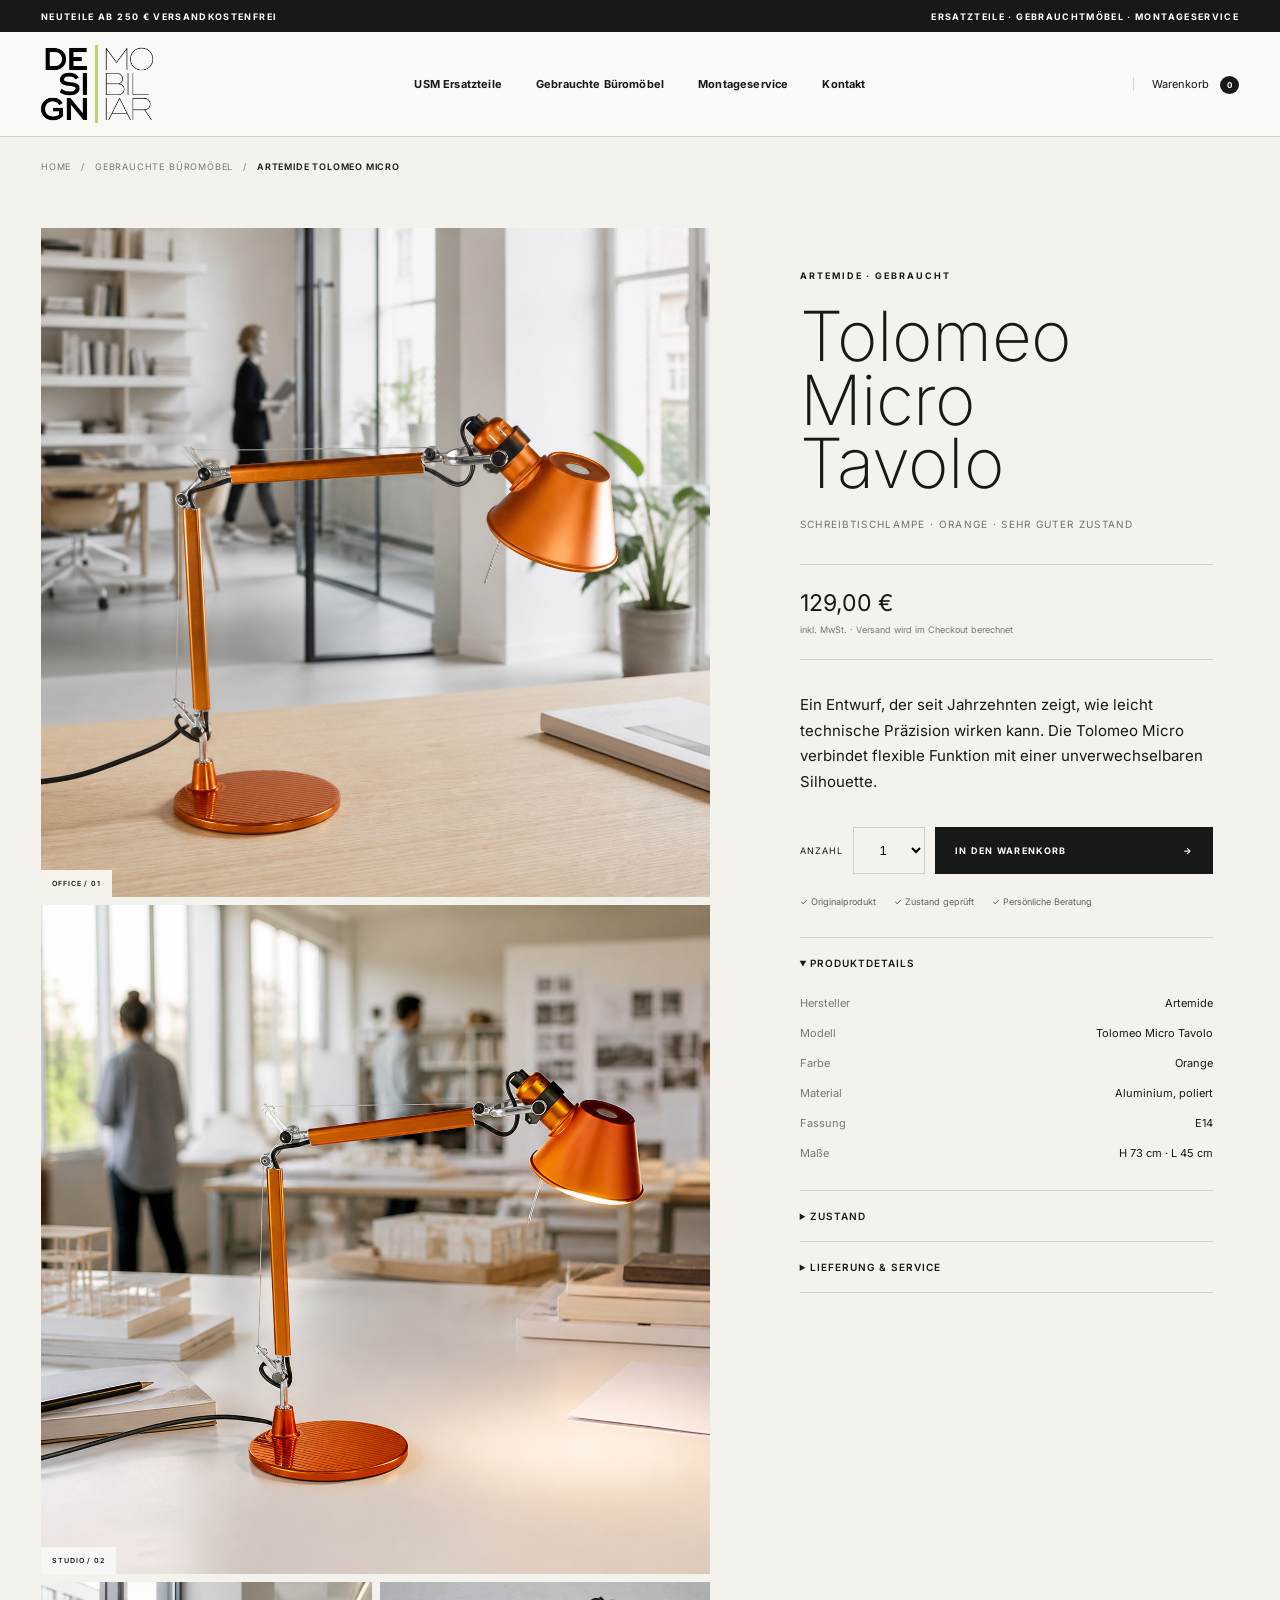
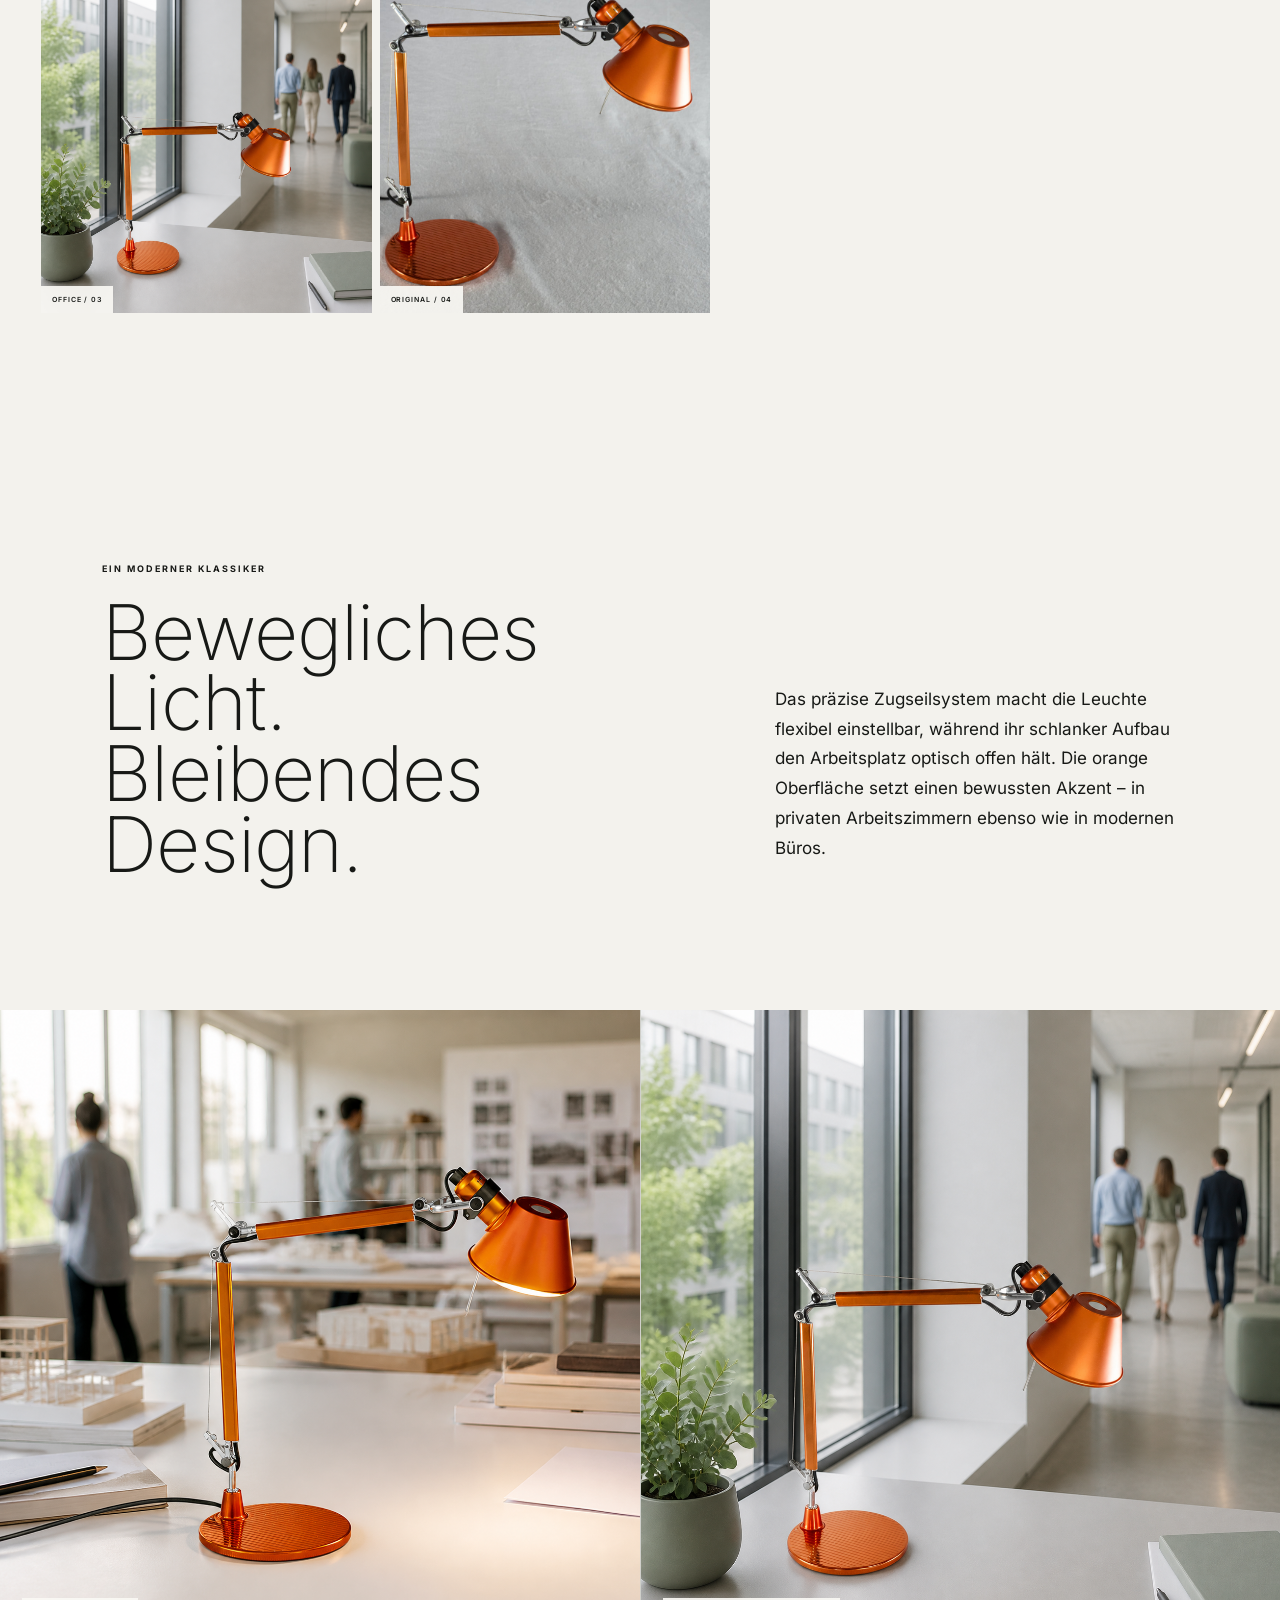
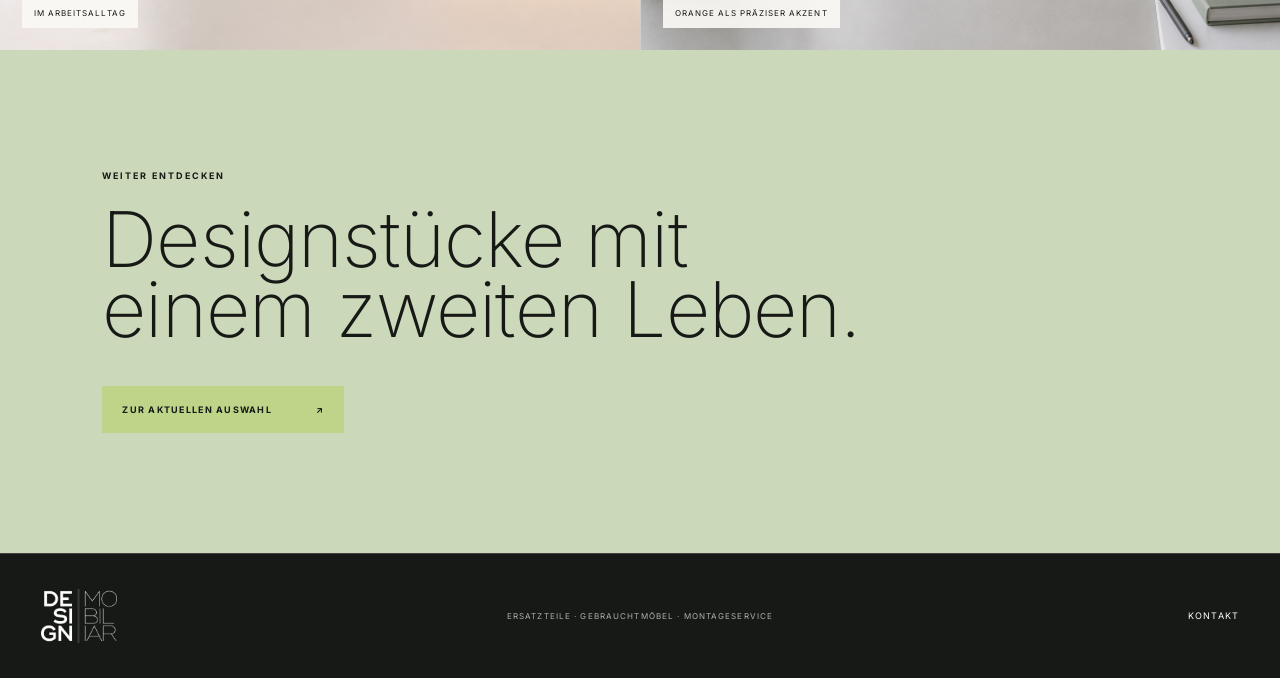
==== produkt-artemide.html @ 61efe017 "Add files via upload" ====
<!doctype html>
<html lang="de">
<head>
  <meta charset="utf-8">
  <meta name="viewport" content="width=device-width, initial-scale=1">
  <meta name="description" content="Artemide Tolomeo Micro Tavolo in Orange – gebraucht bei Design Mobiliar.">
  <title>Artemide Tolomeo Micro Tavolo – Design Mobiliar</title>
  <link rel="stylesheet" href="styles.css">
  <script src="script.js" defer></script>
</head>
<body>
  <div class="topline"><span>Neuteile ab 250 € versandkostenfrei</span><span>Ersatzteile · Gebrauchtmöbel · Montageservice</span></div>
  <header class="nav">
    <a href="index.html" aria-label="Design Mobiliar Startseite"><img class="logo" src="assets/logo.png" alt="Design Mobiliar"></a>
    <button class="menu-button" type="button" aria-expanded="false" aria-controls="main-nav">Menü</button>
    <nav id="main-nav"><a href="index.html#angebot">USM Ersatzteile</a><a href="index.html#gebraucht">Gebrauchte Büromöbel</a><a href="index.html#montage">Montageservice</a><a href="index.html#kontakt">Kontakt</a></nav>
    <a class="cart" href="#">Warenkorb <b>0</b></a>
  </header>

  <main class="product-page">
    <nav class="breadcrumbs" aria-label="Brotkrumen"><a href="index.html">Home</a><span>/</span><a href="index.html#produkte">Gebrauchte Büromöbel</a><span>/</span><strong>Artemide Tolomeo Micro</strong></nav>

    <section class="product-hero">
      <div class="product-gallery metro-gallery reveal" aria-label="Produktbilder">
        <figure class="metro-tile metro-tile-large"><img src="assets/artemide-square-01.png" alt="Artemide Tolomeo Micro vollständig in heller Büroumgebung"><figcaption>Office / 01</figcaption></figure>
        <figure class="metro-tile metro-tile-large"><img src="assets/artemide-square-02.png" alt="Artemide Tolomeo Micro vollständig im Designstudio"><figcaption>Studio / 02</figcaption></figure>
        <figure class="metro-tile"><img src="assets/artemide-square-03.png" alt="Artemide Tolomeo Micro vollständig am Fensterarbeitsplatz"><figcaption>Office / 03</figcaption></figure>
        <figure class="metro-tile"><img src="assets/product-artemide.jpg" alt="Originales Produktfoto der Artemide Tolomeo Micro"><figcaption>Original / 04</figcaption></figure>
      </div>

      <div class="product-summary reveal">
        <p class="eyebrow">Artemide · gebraucht</p>
        <h1>Tolomeo Micro<br>Tavolo</h1>
        <p class="product-subtitle">Schreibtischlampe · Orange · sehr guter Zustand</p>
        <div class="product-price"><strong>129,00 €</strong><span>inkl. MwSt. · Versand wird im Checkout berechnet</span></div>
        <p class="product-intro">Ein Entwurf, der seit Jahrzehnten zeigt, wie leicht technische Präzision wirken kann. Die Tolomeo Micro verbindet flexible Funktion mit einer unverwechselbaren Silhouette.</p>
        <div class="purchase-row"><label for="quantity">Anzahl</label><select id="quantity" aria-label="Anzahl"><option>1</option><option>2</option></select><button type="button" class="add-to-cart">In den Warenkorb <span>→</span></button></div>
        <div class="product-trust"><span>✓ Originalprodukt</span><span>✓ Zustand geprüft</span><span>✓ Persönliche Beratung</span></div>
        <details open><summary>Produktdetails</summary><dl><div><dt>Hersteller</dt><dd>Artemide</dd></div><div><dt>Modell</dt><dd>Tolomeo Micro Tavolo</dd></div><div><dt>Farbe</dt><dd>Orange</dd></div><div><dt>Material</dt><dd>Aluminium, poliert</dd></div><div><dt>Fassung</dt><dd>E14</dd></div><div><dt>Maße</dt><dd>H 73 cm · L 45 cm</dd></div></dl></details>
        <details><summary>Zustand</summary><p>Gebraucht, in sehr gutem Zustand. Ohne auffällige Kratzer oder Dellen. Bitte beachten Sie die Originalaufnahmen für den konkreten Zustand.</p></details>
        <details><summary>Lieferung & Service</summary><p>Versandkosten und verfügbare Lieferoptionen werden im Checkout berechnet. Fragen zum Produkt beantworten wir gern persönlich.</p></details>
      </div>
    </section>

    <section class="product-story">
      <div class="reveal"><p class="eyebrow">Ein moderner Klassiker</p><h2>Bewegliches Licht.<br>Bleibendes Design.</h2></div>
      <p class="reveal">Das präzise Zugseilsystem macht die Leuchte flexibel einstellbar, während ihr schlanker Aufbau den Arbeitsplatz optisch offen hält. Die orange Oberfläche setzt einen bewussten Akzent – in privaten Arbeitszimmern ebenso wie in modernen Büros.</p>
    </section>

    <section class="product-mood-grid">
      <figure class="reveal-image"><img src="assets/artemide-square-02.png" alt="Artemide Tolomeo Micro im aktiven Designstudio"><figcaption>Im Arbeitsalltag</figcaption></figure>
      <figure class="reveal-image"><img src="assets/artemide-square-03.png" alt="Artemide Tolomeo Micro am hellen Fensterarbeitsplatz"><figcaption>Orange als präziser Akzent</figcaption></figure>
    </section>

    <section class="product-back"><p class="eyebrow">Weiter entdecken</p><h2>Designstücke mit<br>einem zweiten Leben.</h2><a class="button button-light" href="index.html#produkte">Zur aktuellen Auswahl <span>↗</span></a></section>
  </main>

  <footer id="kontakt"><img src="assets/logo.png" alt="Design Mobiliar"><p>Ersatzteile · Gebrauchtmöbel · Montageservice</p><a href="mailto:info@design-mobiliar.com">Kontakt</a></footer>
</body>
</html>
---- styles.css ----
@font-face{font-family:Inter;src:url('assets/inter-200.ttf') format('truetype');font-style:normal;font-weight:200;font-display:swap}
@font-face{font-family:Inter;src:url('assets/inter-400.ttf') format('truetype');font-style:normal;font-weight:400;font-display:swap}
@font-face{font-family:Inter;src:url('assets/inter-600.ttf') format('truetype');font-style:normal;font-weight:600;font-display:swap}
@font-face{font-family:Inter;src:url('assets/inter-700.ttf') format('truetype');font-style:normal;font-weight:700;font-display:swap}
:root{--ink:#171916;--paper:#f3f2ed;--white:#faf9f5;--sage:#cbd8b9;--acid:#bdd489;--line:rgba(23,25,22,.16)}
*{box-sizing:border-box}html{scroll-behavior:smooth}body{margin:0;background:var(--paper);color:var(--ink);font-family:Arial,Helvetica,sans-serif}a{color:inherit;text-decoration:none}img{display:block;width:100%}.topline{height:32px;padding:0 3.2vw;background:var(--ink);color:#fff;display:flex;align-items:center;justify-content:space-between;font-size:9px;font-weight:700;letter-spacing:.15em;text-transform:uppercase}.nav{height:104px;padding:0 3.2vw;background:var(--white);display:grid;grid-template-columns:1fr auto 1fr;align-items:center}.logo{width:112px}.nav nav{display:flex;gap:34px;font-size:11px;font-weight:700;letter-spacing:.015em}.nav nav a{position:relative}.nav nav a::after{content:"";position:absolute;left:0;right:100%;bottom:-9px;height:1px;background:currentColor;transition:right .3s}.nav nav a:hover::after{right:0}.cart{justify-self:end;border-left:1px solid var(--line);padding-left:18px;font-size:11px}.cart b{margin-left:8px;background:var(--ink);color:#fff;border-radius:50%;padding:4px 7px;font-size:8px}.menu-button{display:none;border:0;background:transparent;font:inherit}.hero{position:relative;height:min(780px,calc(100vh - 136px));min-height:630px;overflow:hidden}.hero>img{height:100%;object-fit:cover;animation:hero-image 1.5s cubic-bezier(.22,1,.36,1) both}.hero::after{content:"";position:absolute;inset:0;background:linear-gradient(90deg,rgba(247,246,241,.88),rgba(247,246,241,.34) 40%,transparent 65%)}.hero-copy{position:absolute;z-index:2;left:8vw;top:50%;transform:translateY(-50%);max-width:650px}.eyebrow{margin:0 0 24px;font-size:9px;font-weight:700;letter-spacing:.22em;text-transform:uppercase}.hero h1,.section-heading h2,.editorial h2,.product-heading h2,.service h2{margin:0;font-weight:300;letter-spacing:-.035em;line-height:.91}.hero h1{font-size:clamp(62px,7.2vw,112px);line-height:.82;letter-spacing:-.025em}.lead{max-width:485px;margin:36px 0;font-size:16px;line-height:1.65}.hero-line{animation:hero-reveal .95s cubic-bezier(.22,1,.36,1) both}.hero-line:nth-child(1){animation-delay:.08s}.hero-line:nth-child(2){animation-delay:.18s}.hero-line:nth-child(3){animation-delay:.33s}.hero-line:nth-child(4){animation-delay:.46s}.button-row{display:flex;align-items:center;gap:30px}.button{display:inline-flex;align-items:center;justify-content:space-between;gap:44px;min-width:225px;padding:18px 20px;background:var(--ink);color:#fff;font-size:9px;font-weight:700;letter-spacing:.14em;text-transform:uppercase}.button span,.text-link span{display:inline-block;transition:transform .3s}.button:hover span,.text-link:hover span{transform:translate(4px,-2px)}.text-link{padding-bottom:7px;border-bottom:1px solid;font-size:9px;font-weight:700;letter-spacing:.13em;text-transform:uppercase}.text-link span{margin-left:20px}.hero-note{position:absolute;z-index:2;right:3vw;bottom:28px;width:310px;padding:18px 20px;background:rgba(250,249,245,.92);display:flex;flex-direction:column;gap:7px}.hero-note strong{font-size:11px}.hero-note span{font-size:9px;line-height:1.4;color:#666}.paths,.products{padding:130px 3.2vw}.section-heading{display:grid;grid-template-columns:.55fr 1.45fr;margin-bottom:58px}.section-heading h2,.product-heading h2{font-size:clamp(52px,6vw,91px)}.path-grid{display:grid;grid-template-columns:repeat(3,1fr);gap:1px;background:var(--line)}.path{min-height:440px;padding:28px;background:var(--sage);display:flex;flex-direction:column;justify-content:space-between;transition:transform .35s}.path:hover{transform:translateY(-7px)}.path>span,.path b{font-size:9px;letter-spacing:.12em;text-transform:uppercase}.path p{margin:0 0 8px;font-size:9px;letter-spacing:.14em;text-transform:uppercase}.path h3{margin:0;font-size:clamp(32px,3.3vw,50px);font-weight:300;letter-spacing:-.025em;line-height:.95}.path-used{background:#d9d8d3}.path-service{background:#20231f;color:#fff}.editorial{display:grid;grid-template-columns:1.3fr .7fr;min-height:760px;background:#dedcd4}.editorial-image{position:relative;overflow:hidden}.editorial-image img{height:100%;object-fit:cover;transition:transform 1.2s cubic-bezier(.22,1,.36,1)}.editorial-image.visible img{transform:scale(1)}.editorial-image span{position:absolute;left:24px;bottom:24px;padding:10px 12px;background:var(--white);font-size:9px;letter-spacing:.13em;text-transform:uppercase}.editorial-copy{padding:80px 5vw;display:flex;flex-direction:column;justify-content:center}.editorial h2{font-size:clamp(48px,5vw,76px)}.editorial-copy>p:not(.eyebrow){max-width:440px;margin:34px 0;font-size:15px;line-height:1.7}.editorial ul{list-style:none;margin:0 0 38px;padding:0;border-top:1px solid var(--line)}.editorial li{padding:17px 0;border-bottom:1px solid var(--line);font-size:11px}.editorial li span{margin-right:24px;font-size:8px;color:#6b7067}.editorial .button{align-self:flex-start}.product-heading{display:flex;align-items:end;justify-content:space-between;margin-bottom:48px}.product-grid{display:grid;grid-template-columns:repeat(3,1fr);gap:18px}.product-image{position:relative;aspect-ratio:1/1.08;background:#fff;overflow:hidden}.product-image img{height:100%;object-fit:contain;transition:transform .45s}.product:hover img{transform:scale(1.035)}.product-image span{position:absolute;top:18px;left:18px;padding:9px 11px;background:rgba(255,255,255,.9);font-size:8px;letter-spacing:.12em;text-transform:uppercase}.product-info{padding:19px 2px;display:flex;justify-content:space-between;gap:16px}.product-info h3{margin:0 0 7px;font-size:15px}.product-info p{margin:0;color:#777;font-size:9px;letter-spacing:.1em;text-transform:uppercase}.product-info strong{font-size:12px;white-space:nowrap}.service{padding:120px 8vw;background:var(--ink);color:#f5f4ef;display:grid;grid-template-columns:1.25fr .75fr;gap:9vw;align-items:end}.service h2{font-size:clamp(52px,6vw,88px)}.service-copy p{margin:0 0 34px;font-size:15px;line-height:1.72}.button-light{background:var(--acid);color:var(--ink)}footer{padding:35px 3.2vw;background:var(--ink);color:#fff;border-top:1px solid rgba(255,255,255,.18);display:grid;grid-template-columns:1fr auto 1fr;align-items:center}footer img{width:76px;filter:invert(1) grayscale(1)}footer p{font-size:8px;letter-spacing:.14em;text-transform:uppercase;color:#aeb1a9}footer>a{justify-self:end;font-size:9px;letter-spacing:.13em;text-transform:uppercase}.reveal{opacity:0;transform:translateY(45px);transition:opacity .8s cubic-bezier(.22,1,.36,1) var(--delay,0ms),transform .8s cubic-bezier(.22,1,.36,1) var(--delay,0ms)}.reveal.visible{opacity:1;transform:none}.reveal-image{opacity:.25;transition:opacity 1.1s}.reveal-image img{transform:scale(1.045)}.reveal-image.visible{opacity:1}
@keyframes hero-reveal{from{opacity:0;transform:translateY(27px)}to{opacity:1;transform:none}}@keyframes hero-image{from{opacity:.3;transform:scale(1.04)}to{opacity:1;transform:none}}
@media(max-width:900px){.nav{grid-template-columns:1fr auto}.nav nav{display:none;position:absolute;z-index:10;top:136px;left:0;right:0;padding:28px;background:var(--white);flex-direction:column}.nav nav.open{display:flex}.menu-button{display:block}.cart{display:none}.hero h1{font-size:68px}.hero-note{display:none}.section-heading{grid-template-columns:1fr;gap:24px}.path-grid{grid-template-columns:1fr}.path{min-height:280px}.editorial{grid-template-columns:1fr}.editorial-image{min-height:600px}.product-grid{grid-template-columns:1fr 1fr}.product:last-child{display:none}.service{grid-template-columns:1fr;gap:50px}footer{grid-template-columns:1fr auto}footer p{display:none}}
@media(max-width:600px){.topline{justify-content:center}.topline span:last-child{display:none}.nav{height:86px}.logo{width:88px}.nav nav{top:118px}.hero{height:720px}.hero>img{object-position:61% center}.hero::after{background:linear-gradient(90deg,rgba(247,246,241,.92),rgba(247,246,241,.18))}.hero-copy{left:6vw;right:6vw}.hero h1{font-size:55px;letter-spacing:-.015em}.lead{font-size:14px}.button-row{align-items:flex-start;flex-direction:column}.paths,.products{padding:85px 5vw}.section-heading h2,.product-heading h2,.service h2{font-size:47px}.path{min-height:245px}.editorial-image{min-height:470px}.editorial-copy{padding:75px 6vw}.product-heading{align-items:flex-start;gap:28px;flex-direction:column}.product-grid{grid-template-columns:1fr}.product:last-child{display:block}.service{padding:85px 6vw}footer{grid-template-columns:1fr;gap:25px}footer>a{justify-self:start}}
@media(prefers-reduced-motion:reduce){html{scroll-behavior:auto}.hero-line,.hero>img{animation:none}.reveal,.reveal-image{opacity:1;transform:none;transition:none}.reveal-image img{transform:none}.button span,.text-link span,.path,.product-image img{transition:none}}

/* Typography */
body{font-family:Inter,Arial,Helvetica,sans-serif}
h1,h2,h3,.hero h1,.section-heading h2,.editorial h2,.product-heading h2,.service h2,.path h3,.product-info h3{font-family:Inter,Arial,Helvetica,sans-serif;font-weight:200;letter-spacing:-.012em}

/* Product detail */
.product-page{background:var(--paper)}.breadcrumbs{padding:24px 3.2vw;border-top:1px solid var(--line);font-size:9px;letter-spacing:.09em;text-transform:uppercase;color:#777}.breadcrumbs span{padding:0 10px}.breadcrumbs strong{color:var(--ink);font-weight:600}.product-hero{display:grid;grid-template-columns:minmax(0,1.18fr) minmax(430px,.82fr);gap:5vw;padding:32px 3.2vw 120px}.product-gallery{position:sticky;top:24px;align-self:start}.gallery-stage{aspect-ratio:1.18/1;background:#ebeae5;overflow:hidden}.gallery-stage img{width:100%;height:100%;object-fit:cover;transition:opacity .18s,transform .5s}.gallery-stage img.changing{opacity:0;transform:scale(1.01)}.gallery-thumbs{display:grid;grid-template-columns:repeat(4,1fr);gap:10px;margin-top:10px}.gallery-thumbs button{position:relative;padding:0;border:0;background:#fff;aspect-ratio:1.2/1;overflow:hidden;cursor:pointer}.gallery-thumbs button::after{content:"";position:absolute;inset:0;border:1px solid transparent;transition:border-color .25s}.gallery-thumbs button.active::after{border-color:var(--ink)}.gallery-thumbs img{width:100%;height:100%;object-fit:cover}.product-summary{padding:42px 2vw 0}.product-summary h1{margin:0;font-size:clamp(58px,5.4vw,86px);font-weight:200;letter-spacing:-.012em;line-height:.92}.product-subtitle{margin:22px 0 34px;font-size:10px;letter-spacing:.13em;text-transform:uppercase;color:#70746d}.product-price{padding:24px 0;border-top:1px solid var(--line);border-bottom:1px solid var(--line);display:flex;flex-direction:column;gap:7px}.product-price strong{font-size:23px;font-weight:400}.product-price span{font-size:9px;color:#777}.product-intro{margin:32px 0;font-size:15px;line-height:1.72;max-width:520px}.purchase-row{display:grid;grid-template-columns:auto 72px 1fr;align-items:stretch;gap:10px;margin-bottom:22px}.purchase-row label{align-self:center;font-size:9px;letter-spacing:.12em;text-transform:uppercase}.purchase-row select{border:1px solid var(--line);background:transparent;text-align:center}.add-to-cart{border:0;background:var(--ink);color:#fff;padding:18px 20px;font:700 9px Inter,Arial,sans-serif;letter-spacing:.14em;text-transform:uppercase;display:flex;justify-content:space-between;cursor:pointer}.product-trust{display:flex;gap:18px;flex-wrap:wrap;padding-bottom:30px;font-size:9px;color:#5e635b}.product-summary details{border-top:1px solid var(--line)}.product-summary details:last-child{border-bottom:1px solid var(--line)}.product-summary summary{padding:19px 0;cursor:pointer;font-size:10px;font-weight:600;letter-spacing:.1em;text-transform:uppercase}.product-summary details>p{margin:0;padding:0 0 22px;font-size:12px;line-height:1.7;color:#62665f}.product-summary dl{margin:0;padding-bottom:22px}.product-summary dl div{display:flex;justify-content:space-between;gap:30px;padding:8px 0;font-size:11px}.product-summary dt{color:#777}.product-summary dd{margin:0;text-align:right}.product-story{padding:130px 8vw;display:grid;grid-template-columns:1.15fr .85fr;gap:10vw;align-items:end}.product-story h2,.product-back h2{margin:0;font-size:clamp(54px,6vw,90px);font-weight:200;letter-spacing:-.012em;line-height:.92}.product-story>p{font-size:17px;line-height:1.75}.product-mood-grid{display:grid;grid-template-columns:1fr 1fr;gap:1px;background:var(--line)}.product-mood-grid figure{position:relative;margin:0;aspect-ratio:1.16/1;overflow:hidden;background:#ddd}.product-mood-grid img{width:100%;height:100%;object-fit:cover;transition:transform 1.2s cubic-bezier(.22,1,.36,1)}.product-mood-grid figure.visible img{transform:scale(1)}.product-mood-grid figcaption{position:absolute;left:22px;bottom:22px;padding:10px 12px;background:rgba(250,249,245,.92);font-size:8px;letter-spacing:.13em;text-transform:uppercase}.product-back{padding:120px 8vw;background:var(--sage)}.product-back h2{margin-bottom:40px}
@media(max-width:980px){.product-hero{grid-template-columns:1fr;padding-bottom:80px}.product-gallery{position:static}.product-summary{padding:30px 0}.product-story{grid-template-columns:1fr;gap:42px}.product-mood-grid{grid-template-columns:1fr}}
@media(max-width:600px){.breadcrumbs{overflow:hidden;white-space:nowrap}.product-hero{padding:16px 5vw 70px}.gallery-stage{aspect-ratio:1/1}.gallery-thumbs{gap:6px}.product-summary h1{font-size:52px}.purchase-row{grid-template-columns:68px 1fr}.purchase-row label{display:none}.product-trust{flex-direction:column;gap:9px}.product-story{padding:85px 6vw}.product-story h2,.product-back h2{font-size:47px}.product-story>p{font-size:15px}.product-mood-grid figure{aspect-ratio:1/1.05}.product-back{padding:85px 6vw}}

/* Square Metro tile gallery */
.metro-gallery{display:grid;grid-template-columns:repeat(3,minmax(0,1fr));grid-template-rows:repeat(3,minmax(0,1fr));gap:8px;aspect-ratio:1;overflow:hidden}.metro-tile{position:relative;margin:0;min-width:0;min-height:0;overflow:hidden;background:#e7e6e1}.metro-tile-large{grid-column:span 2;grid-row:span 2}.metro-tile img{width:100%;height:100%;object-fit:cover;transition:transform .7s cubic-bezier(.22,1,.36,1)}.metro-tile:hover img{transform:scale(1.025)}.metro-tile figcaption{position:absolute;left:0;bottom:0;padding:9px 11px;background:rgba(250,249,245,.92);font-size:7px;font-weight:600;letter-spacing:.13em;text-transform:uppercase}.metro-color-tile{padding:16px;background:#db5d18;color:#fff;display:flex;flex-direction:column;justify-content:space-between}.metro-color-tile span{font-size:clamp(13px,1.25vw,20px);font-weight:200;line-height:1.02;letter-spacing:-.01em}.metro-color-tile b{font-size:7px;letter-spacing:.14em;text-transform:uppercase}.product-gallery.metro-gallery{position:sticky;top:24px}
@media(max-width:980px){.product-gallery.metro-gallery{position:static}}
@media(max-width:600px){.metro-gallery{gap:5px}.metro-color-tile{padding:10px}.metro-tile figcaption{padding:6px 7px;font-size:6px}}

/* Freer Metro composition: two large squares, two smaller squares */
.metro-gallery{grid-template-columns:repeat(2,minmax(0,1fr));grid-template-rows:none;grid-auto-rows:auto;aspect-ratio:auto;align-content:start}.metro-tile{aspect-ratio:1}.metro-tile-large{grid-column:1/-1;grid-row:auto}.product-gallery.metro-gallery{position:static}.product-summary{position:sticky;top:24px;align-self:start}.product-mood-grid figure{aspect-ratio:1}.product-mood-grid img{object-fit:cover}
@media(max-width:980px){.product-summary{position:static}}

/* Sticky, shrinking glass header */
.nav{position:sticky;top:0;z-index:100;transition:height .38s cubic-bezier(.22,1,.36,1),transform .38s cubic-bezier(.22,1,.36,1),background-color .38s,box-shadow .38s,backdrop-filter .38s}.nav .logo{transition:width .38s cubic-bezier(.22,1,.36,1)}.nav.is-scrolled{height:72px;background:rgba(250,249,245,.72);-webkit-backdrop-filter:blur(22px) saturate(145%);backdrop-filter:blur(22px) saturate(145%);box-shadow:0 1px 0 rgba(23,25,22,.1),0 12px 35px rgba(23,25,22,.035)}.nav.is-scrolled .logo{width:78px}.nav.is-hidden{transform:translateY(-110%)}

/* Near-white glass lightbox */
body.lightbox-open{overflow:hidden}.metro-gallery img[role="button"]{cursor:zoom-in;outline-offset:-3px}.lightbox{position:fixed;z-index:1000;inset:0;padding:28px;display:grid;grid-template-columns:72px minmax(0,1fr) 72px;align-items:center;background:rgba(250,250,248,.89);-webkit-backdrop-filter:blur(30px) saturate(125%);backdrop-filter:blur(30px) saturate(125%);opacity:0;visibility:hidden;transition:opacity .35s,visibility .35s}.lightbox.open{opacity:1;visibility:visible}.lightbox-stage{margin:0;width:100%;height:calc(100vh - 80px);display:grid;grid-template-rows:minmax(0,1fr) auto;justify-items:center}.lightbox-stage img{width:100%;height:100%;object-fit:contain;transform:scale(.985);opacity:1;transition:opacity .16s,transform .5s cubic-bezier(.22,1,.36,1)}.lightbox.open .lightbox-stage img{transform:scale(1)}.lightbox-stage img.changing{opacity:0}.lightbox-stage figcaption{width:100%;padding-top:14px;display:flex;justify-content:space-between;gap:30px;font-size:8px;letter-spacing:.12em;text-transform:uppercase}.lightbox-stage figcaption span{overflow:hidden;text-overflow:ellipsis;white-space:nowrap}.lightbox-stage figcaption b{font-weight:600}.lightbox button{border:0;background:rgba(255,255,255,.52);-webkit-backdrop-filter:blur(14px);backdrop-filter:blur(14px);color:var(--ink);cursor:pointer}.lightbox-arrow{width:48px;height:48px;border:1px solid rgba(23,25,22,.12)!important;font-size:19px;justify-self:center;transition:background .25s,transform .25s}.lightbox-arrow:hover{background:#fff;transform:scale(1.04)}.lightbox-close{position:absolute;right:28px;top:24px;padding:11px 14px;font:600 8px Inter,Arial,sans-serif;letter-spacing:.12em;text-transform:uppercase}
@media(max-width:600px){.nav.is-scrolled{height:64px}.nav.is-scrolled .logo{width:70px}.lightbox{padding:18px;grid-template-columns:42px minmax(0,1fr) 42px}.lightbox-stage{height:calc(100vh - 64px)}.lightbox-arrow{width:36px;height:36px}.lightbox-close{right:16px;top:14px}.lightbox-stage figcaption span{max-width:70%}}
@media(prefers-reduced-motion:reduce){.nav,.nav .logo,.lightbox,.lightbox-stage img,.lightbox-arrow{transition:none}}

/* Homepage product cards: edge-to-edge square imagery */
.products .product-image{aspect-ratio:1;background:#e9e8e3}.products .product-image img{width:100%;height:100%;object-fit:cover}

/* Gentle enlargement for the three offer tiles */
.path-grid{overflow:visible}.path{position:relative;z-index:1;transform-origin:center;transition:transform .45s cubic-bezier(.22,1,.36,1)}.path:hover{z-index:3;transform:scale(1.025)}
@media(hover:none){.path:hover{transform:none}}
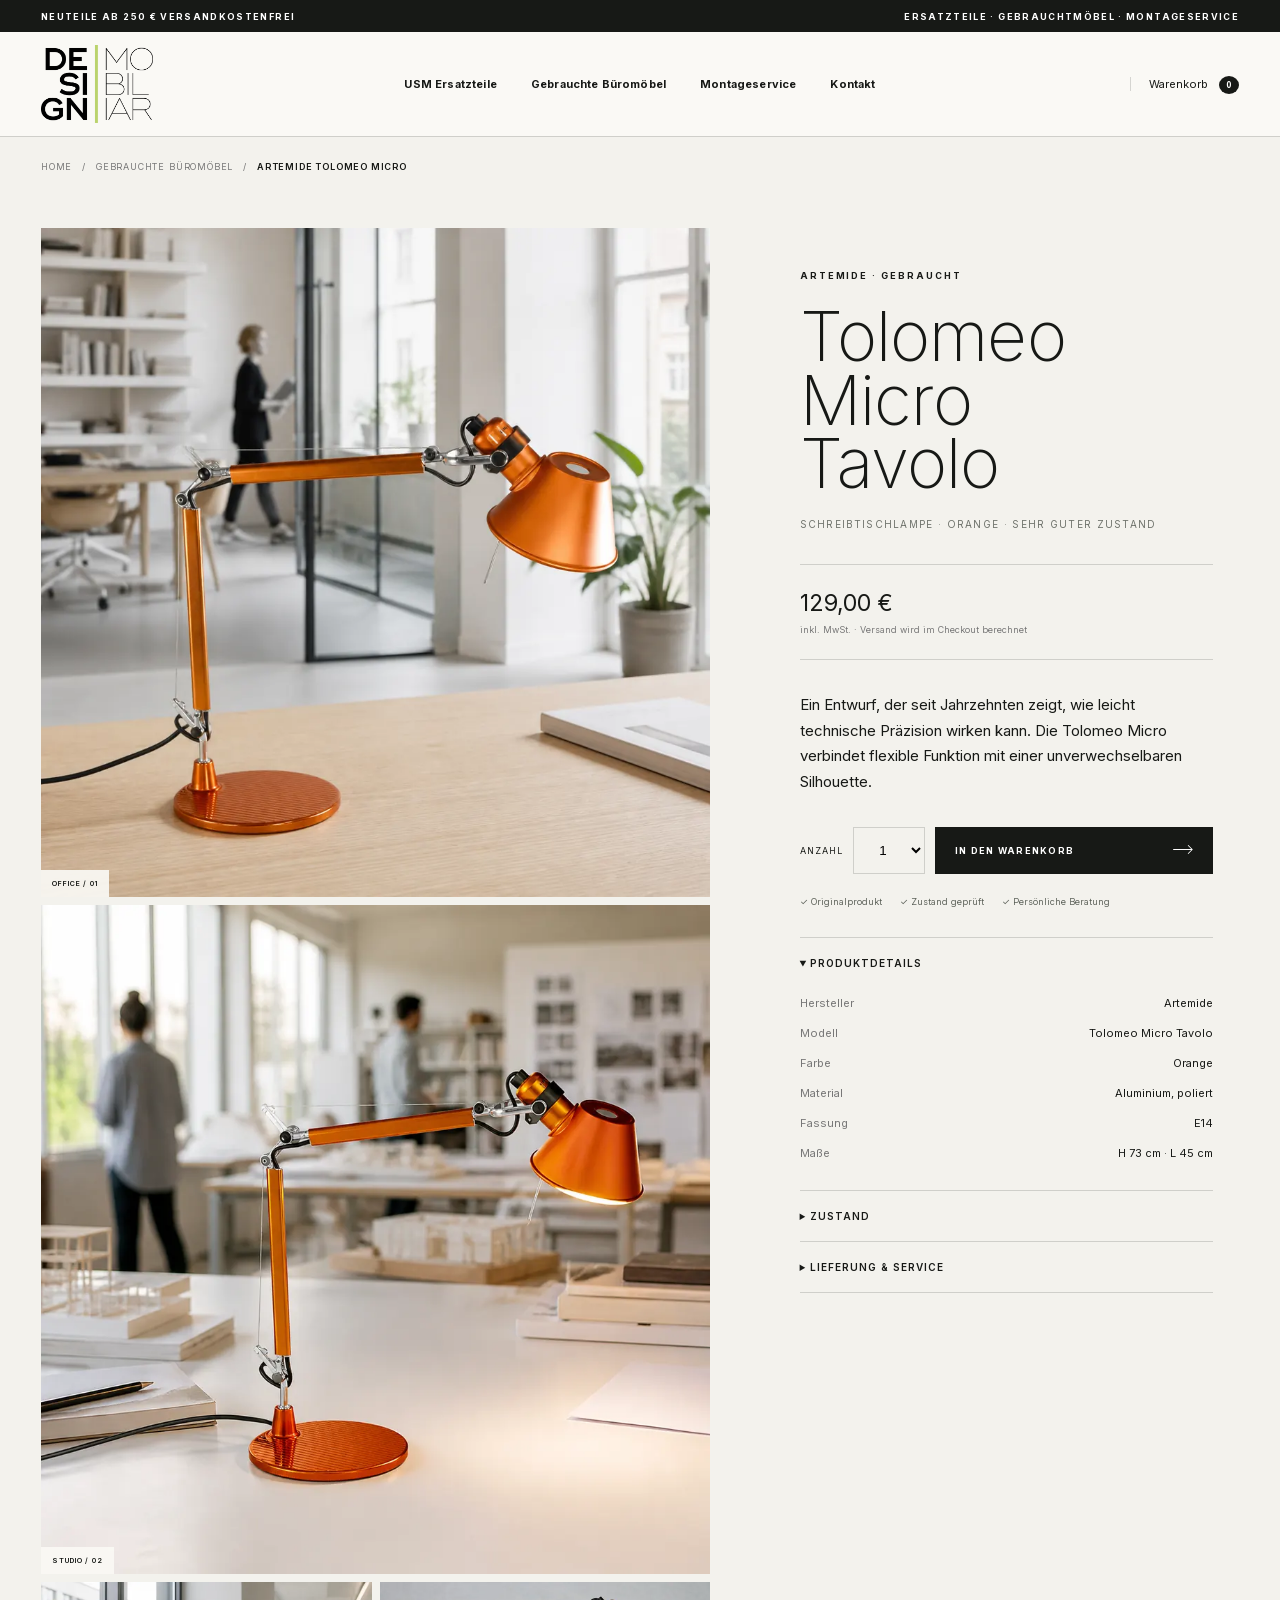
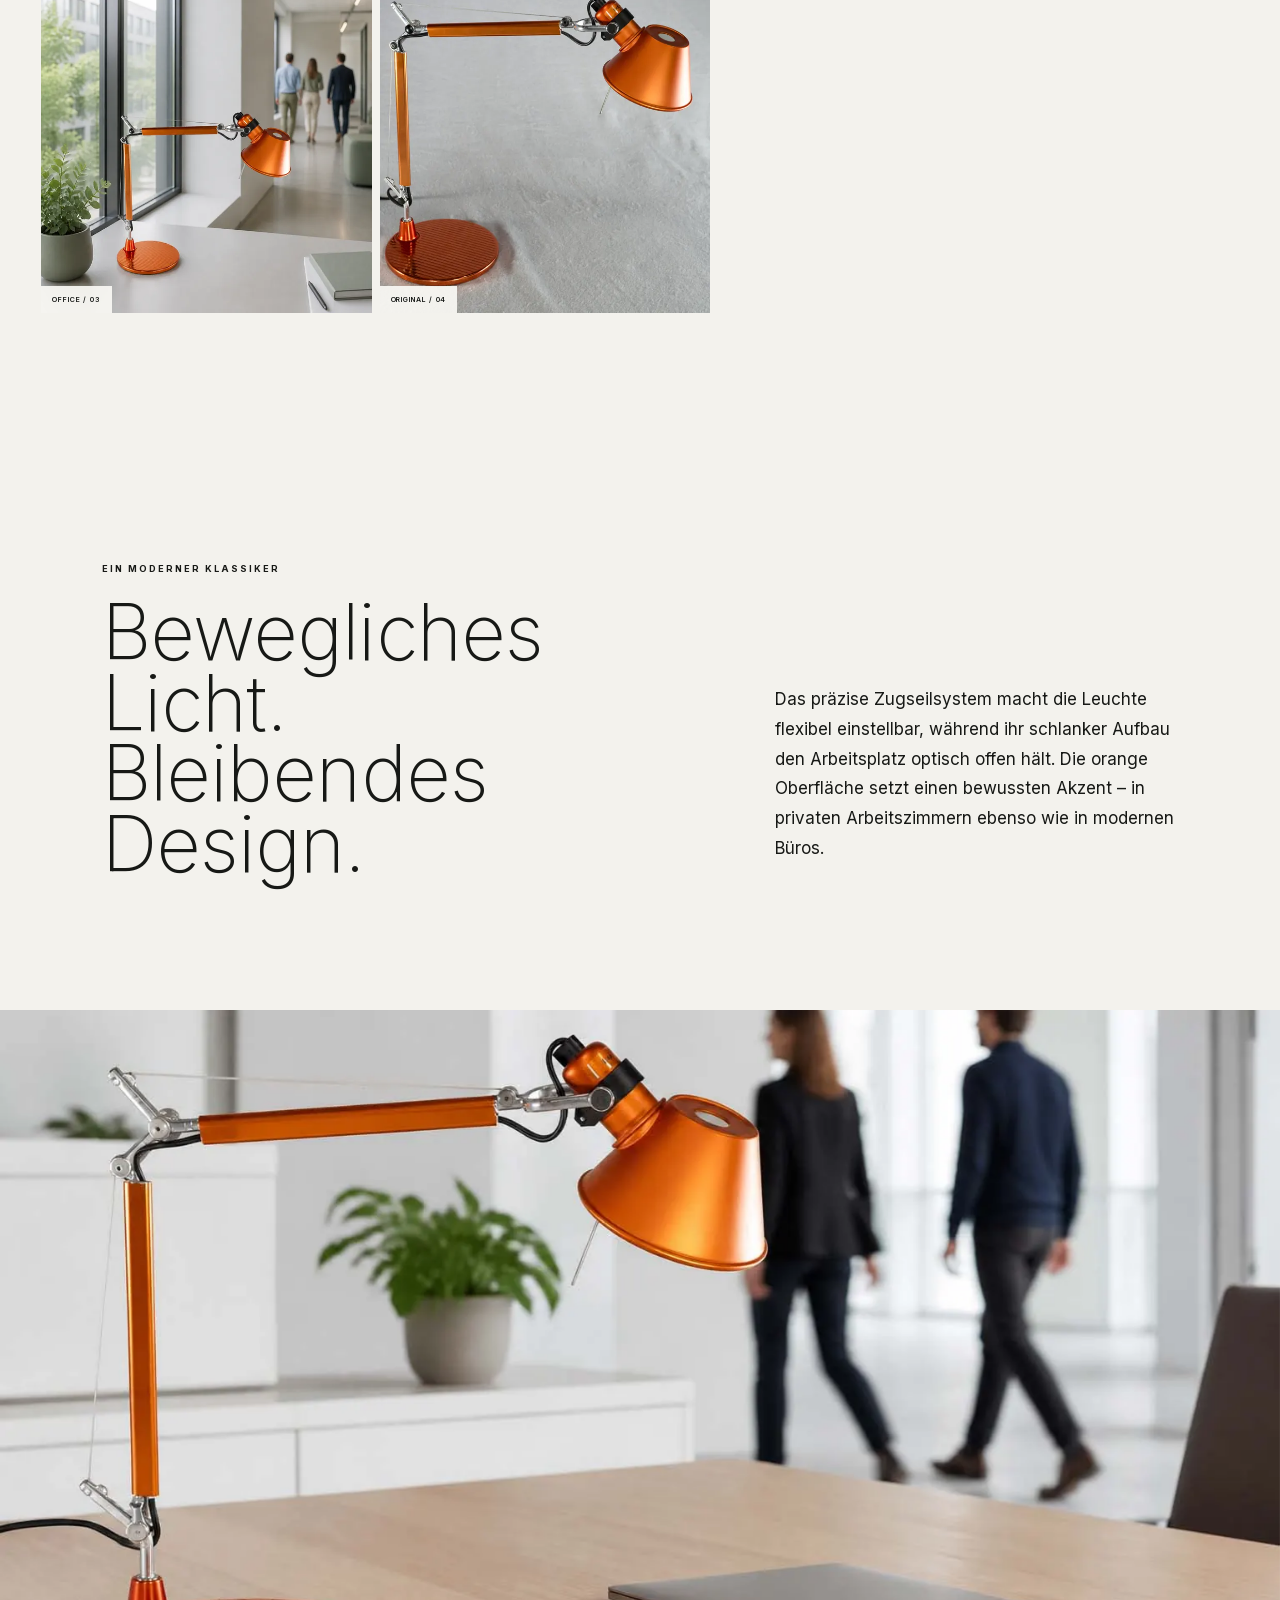
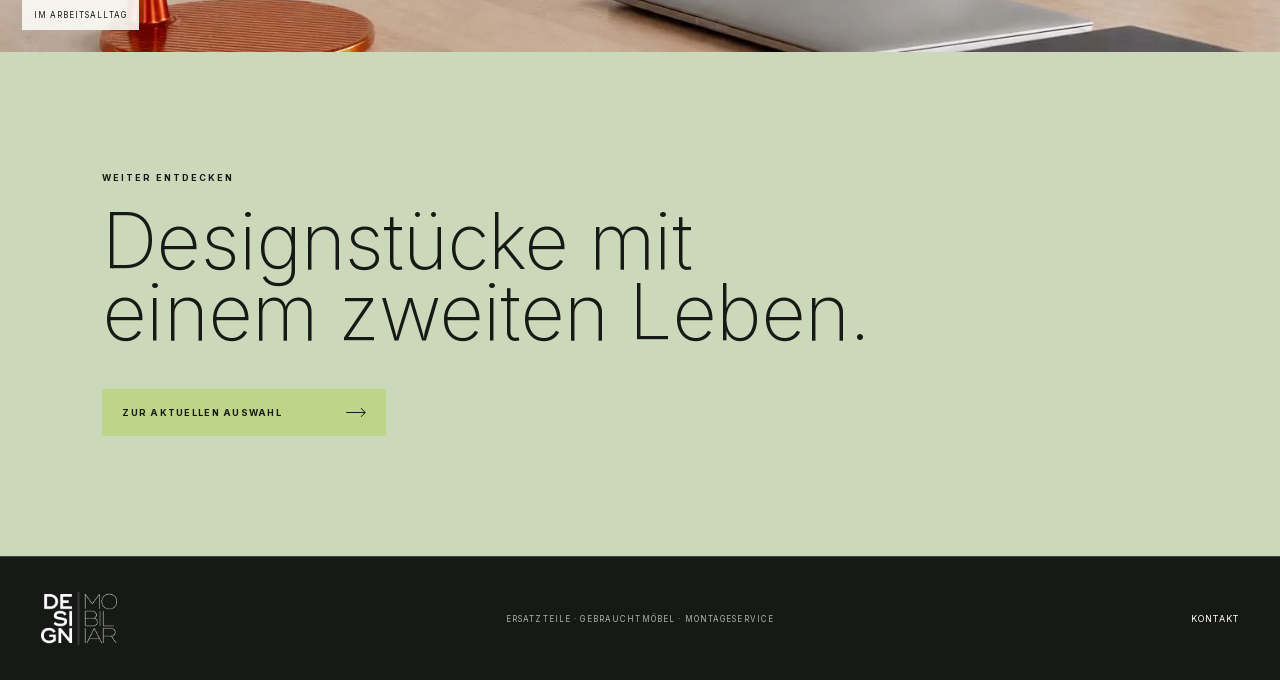
==== commit 7d49818d: "Add files via upload" ====
--- a/produkt-artemide.html
+++ b/produkt-artemide.html
@@ -5,6 +5,11 @@
   <meta name="viewport" content="width=device-width, initial-scale=1">
   <meta name="description" content="Artemide Tolomeo Micro Tavolo in Orange – gebraucht bei Design Mobiliar.">
   <title>Artemide Tolomeo Micro Tavolo – Design Mobiliar</title>
+  <link rel="preload" href="assets/inter-200.woff2" as="font" type="font/woff2" crossorigin>
+  <link rel="preload" href="assets/inter-400.woff2" as="font" type="font/woff2" crossorigin>
+  <link rel="preload" href="assets/inter-600.woff2" as="font" type="font/woff2" crossorigin>
+  <link rel="preload" href="assets/inter-700.woff2" as="font" type="font/woff2" crossorigin>
+  <link rel="preload" as="image" href="assets/optimized/artemide-square-01-960.webp" fetchpriority="high">
   <link rel="stylesheet" href="styles.css">
   <script src="script.js" defer></script>
 </head>
@@ -12,7 +17,7 @@
   <div class="topline"><span>Neuteile ab 250 € versandkostenfrei</span><span>Ersatzteile · Gebrauchtmöbel · Montageservice</span></div>
   <header class="nav">
     <a href="index.html" aria-label="Design Mobiliar Startseite"><img class="logo" src="assets/logo.png" alt="Design Mobiliar"></a>
-    <button class="menu-button" type="button" aria-expanded="false" aria-controls="main-nav">Menü</button>
+    <button class="menu-button" type="button" aria-expanded="false" aria-controls="main-nav" aria-label="Menü öffnen"><span></span><span></span><span></span></button>
     <nav id="main-nav"><a href="index.html#angebot">USM Ersatzteile</a><a href="index.html#gebraucht">Gebrauchte Büromöbel</a><a href="index.html#montage">Montageservice</a><a href="index.html#kontakt">Kontakt</a></nav>
     <a class="cart" href="#">Warenkorb <b>0</b></a>
   </header>
@@ -22,10 +27,10 @@
 
     <section class="product-hero">
       <div class="product-gallery metro-gallery reveal" aria-label="Produktbilder">
-        <figure class="metro-tile metro-tile-large"><img src="assets/artemide-square-01.png" alt="Artemide Tolomeo Micro vollständig in heller Büroumgebung"><figcaption>Office / 01</figcaption></figure>
-        <figure class="metro-tile metro-tile-large"><img src="assets/artemide-square-02.png" alt="Artemide Tolomeo Micro vollständig im Designstudio"><figcaption>Studio / 02</figcaption></figure>
-        <figure class="metro-tile"><img src="assets/artemide-square-03.png" alt="Artemide Tolomeo Micro vollständig am Fensterarbeitsplatz"><figcaption>Office / 03</figcaption></figure>
-        <figure class="metro-tile"><img src="assets/product-artemide.jpg" alt="Originales Produktfoto der Artemide Tolomeo Micro"><figcaption>Original / 04</figcaption></figure>
+        <figure class="metro-tile metro-tile-large"><img src="assets/optimized/artemide-square-01-960.webp" srcset="assets/optimized/artemide-square-01-640.webp 640w, assets/optimized/artemide-square-01-960.webp 960w" sizes="(max-width: 980px) 94vw, 55vw" width="1254" height="1254" fetchpriority="high" decoding="async" alt="Artemide Tolomeo Micro vollständig in heller Büroumgebung"><figcaption>Office / 01</figcaption></figure>
+        <figure class="metro-tile metro-tile-large"><img src="assets/optimized/artemide-square-02-960.webp" srcset="assets/optimized/artemide-square-02-640.webp 640w, assets/optimized/artemide-square-02-960.webp 960w" sizes="(max-width: 980px) 94vw, 55vw" width="1254" height="1254" loading="lazy" decoding="async" alt="Artemide Tolomeo Micro vollständig im Designstudio"><figcaption>Studio / 02</figcaption></figure>
+        <figure class="metro-tile"><img src="assets/optimized/artemide-square-03-640.webp" srcset="assets/optimized/artemide-square-03-640.webp 640w, assets/optimized/artemide-square-03-960.webp 960w" sizes="(max-width: 980px) 47vw, 28vw" width="1254" height="1254" loading="lazy" decoding="async" alt="Artemide Tolomeo Micro vollständig am Fensterarbeitsplatz"><figcaption>Office / 03</figcaption></figure>
+        <figure class="metro-tile"><img src="assets/optimized/product-artemide-640.webp" width="900" height="900" loading="lazy" decoding="async" alt="Originales Produktfoto der Artemide Tolomeo Micro"><figcaption>Original / 04</figcaption></figure>
       </div>
 
       <div class="product-summary reveal">
@@ -34,7 +39,7 @@
         <p class="product-subtitle">Schreibtischlampe · Orange · sehr guter Zustand</p>
         <div class="product-price"><strong>129,00 €</strong><span>inkl. MwSt. · Versand wird im Checkout berechnet</span></div>
         <p class="product-intro">Ein Entwurf, der seit Jahrzehnten zeigt, wie leicht technische Präzision wirken kann. Die Tolomeo Micro verbindet flexible Funktion mit einer unverwechselbaren Silhouette.</p>
-        <div class="purchase-row"><label for="quantity">Anzahl</label><select id="quantity" aria-label="Anzahl"><option>1</option><option>2</option></select><button type="button" class="add-to-cart">In den Warenkorb <span>→</span></button></div>
+        <div class="purchase-row"><label for="quantity">Anzahl</label><select id="quantity" aria-label="Anzahl"><option>1</option><option>2</option></select><button type="button" class="add-to-cart"><span class="cta-label"><span>In den Warenkorb</span><i aria-hidden="true">In den Warenkorb</i></span><span class="cta-arrow" aria-hidden="true"></span></button></div>
         <div class="product-trust"><span>✓ Originalprodukt</span><span>✓ Zustand geprüft</span><span>✓ Persönliche Beratung</span></div>
         <details open><summary>Produktdetails</summary><dl><div><dt>Hersteller</dt><dd>Artemide</dd></div><div><dt>Modell</dt><dd>Tolomeo Micro Tavolo</dd></div><div><dt>Farbe</dt><dd>Orange</dd></div><div><dt>Material</dt><dd>Aluminium, poliert</dd></div><div><dt>Fassung</dt><dd>E14</dd></div><div><dt>Maße</dt><dd>H 73 cm · L 45 cm</dd></div></dl></details>
         <details><summary>Zustand</summary><p>Gebraucht, in sehr gutem Zustand. Ohne auffällige Kratzer oder Dellen. Bitte beachten Sie die Originalaufnahmen für den konkreten Zustand.</p></details>
@@ -48,11 +53,10 @@
     </section>
 
     <section class="product-mood-grid">
-      <figure class="reveal-image"><img src="assets/artemide-square-02.png" alt="Artemide Tolomeo Micro im aktiven Designstudio"><figcaption>Im Arbeitsalltag</figcaption></figure>
-      <figure class="reveal-image"><img src="assets/artemide-square-03.png" alt="Artemide Tolomeo Micro am hellen Fensterarbeitsplatz"><figcaption>Orange als präziser Akzent</figcaption></figure>
+      <figure class="reveal-image"><img src="assets/optimized/artemide-office-01pp-1535.webp" srcset="assets/optimized/artemide-office-01pp-640.webp 640w, assets/optimized/artemide-office-01pp-960.webp 960w, assets/optimized/artemide-office-01pp-1535.webp 1535w" sizes="100vw" width="1535" height="770" loading="lazy" decoding="async" alt="Artemide Tolomeo Micro in einem hellen Büro mit Menschen in Bewegung"><figcaption>Im Arbeitsalltag</figcaption></figure>
     </section>
 
-    <section class="product-back"><p class="eyebrow">Weiter entdecken</p><h2>Designstücke mit<br>einem zweiten Leben.</h2><a class="button button-light" href="index.html#produkte">Zur aktuellen Auswahl <span>↗</span></a></section>
+    <section class="product-back"><p class="eyebrow">Weiter entdecken</p><h2>Designstücke mit<br>einem zweiten Leben.</h2><a class="button button-light" href="index.html#produkte"><span class="cta-label"><span>Zur aktuellen Auswahl</span><i aria-hidden="true">Zur aktuellen Auswahl</i></span><span class="cta-arrow" aria-hidden="true"></span></a></section>
   </main>
 
   <footer id="kontakt"><img src="assets/logo.png" alt="Design Mobiliar"><p>Ersatzteile · Gebrauchtmöbel · Montageservice</p><a href="mailto:info@design-mobiliar.com">Kontakt</a></footer>
--- a/styles.css
+++ b/styles.css
@@ -1,16 +1,16 @@
-@font-face{font-family:Inter;src:url('assets/inter-200.ttf') format('truetype');font-style:normal;font-weight:200;font-display:swap}
-@font-face{font-family:Inter;src:url('assets/inter-400.ttf') format('truetype');font-style:normal;font-weight:400;font-display:swap}
-@font-face{font-family:Inter;src:url('assets/inter-600.ttf') format('truetype');font-style:normal;font-weight:600;font-display:swap}
-@font-face{font-family:Inter;src:url('assets/inter-700.ttf') format('truetype');font-style:normal;font-weight:700;font-display:swap}
+@font-face{font-family:Inter;src:url('assets/inter-200.woff2') format('woff2');font-style:normal;font-weight:200;font-display:block}
+@font-face{font-family:Inter;src:url('assets/inter-400.woff2') format('woff2');font-style:normal;font-weight:400;font-display:block}
+@font-face{font-family:Inter;src:url('assets/inter-600.woff2') format('woff2');font-style:normal;font-weight:600;font-display:block}
+@font-face{font-family:Inter;src:url('assets/inter-700.woff2') format('woff2');font-style:normal;font-weight:700;font-display:block}
 :root{--ink:#171916;--paper:#f3f2ed;--white:#faf9f5;--sage:#cbd8b9;--acid:#bdd489;--line:rgba(23,25,22,.16)}
 *{box-sizing:border-box}html{scroll-behavior:smooth}body{margin:0;background:var(--paper);color:var(--ink);font-family:Arial,Helvetica,sans-serif}a{color:inherit;text-decoration:none}img{display:block;width:100%}.topline{height:32px;padding:0 3.2vw;background:var(--ink);color:#fff;display:flex;align-items:center;justify-content:space-between;font-size:9px;font-weight:700;letter-spacing:.15em;text-transform:uppercase}.nav{height:104px;padding:0 3.2vw;background:var(--white);display:grid;grid-template-columns:1fr auto 1fr;align-items:center}.logo{width:112px}.nav nav{display:flex;gap:34px;font-size:11px;font-weight:700;letter-spacing:.015em}.nav nav a{position:relative}.nav nav a::after{content:"";position:absolute;left:0;right:100%;bottom:-9px;height:1px;background:currentColor;transition:right .3s}.nav nav a:hover::after{right:0}.cart{justify-self:end;border-left:1px solid var(--line);padding-left:18px;font-size:11px}.cart b{margin-left:8px;background:var(--ink);color:#fff;border-radius:50%;padding:4px 7px;font-size:8px}.menu-button{display:none;border:0;background:transparent;font:inherit}.hero{position:relative;height:min(780px,calc(100vh - 136px));min-height:630px;overflow:hidden}.hero>img{height:100%;object-fit:cover;animation:hero-image 1.5s cubic-bezier(.22,1,.36,1) both}.hero::after{content:"";position:absolute;inset:0;background:linear-gradient(90deg,rgba(247,246,241,.88),rgba(247,246,241,.34) 40%,transparent 65%)}.hero-copy{position:absolute;z-index:2;left:8vw;top:50%;transform:translateY(-50%);max-width:650px}.eyebrow{margin:0 0 24px;font-size:9px;font-weight:700;letter-spacing:.22em;text-transform:uppercase}.hero h1,.section-heading h2,.editorial h2,.product-heading h2,.service h2{margin:0;font-weight:300;letter-spacing:-.035em;line-height:.91}.hero h1{font-size:clamp(62px,7.2vw,112px);line-height:.82;letter-spacing:-.025em}.lead{max-width:485px;margin:36px 0;font-size:16px;line-height:1.65}.hero-line{animation:hero-reveal .95s cubic-bezier(.22,1,.36,1) both}.hero-line:nth-child(1){animation-delay:.08s}.hero-line:nth-child(2){animation-delay:.18s}.hero-line:nth-child(3){animation-delay:.33s}.hero-line:nth-child(4){animation-delay:.46s}.button-row{display:flex;align-items:center;gap:30px}.button{display:inline-flex;align-items:center;justify-content:space-between;gap:44px;min-width:225px;padding:18px 20px;background:var(--ink);color:#fff;font-size:9px;font-weight:700;letter-spacing:.14em;text-transform:uppercase}.button span,.text-link span{display:inline-block;transition:transform .3s}.button:hover span,.text-link:hover span{transform:translate(4px,-2px)}.text-link{padding-bottom:7px;border-bottom:1px solid;font-size:9px;font-weight:700;letter-spacing:.13em;text-transform:uppercase}.text-link span{margin-left:20px}.hero-note{position:absolute;z-index:2;right:3vw;bottom:28px;width:310px;padding:18px 20px;background:rgba(250,249,245,.92);display:flex;flex-direction:column;gap:7px}.hero-note strong{font-size:11px}.hero-note span{font-size:9px;line-height:1.4;color:#666}.paths,.products{padding:130px 3.2vw}.section-heading{display:grid;grid-template-columns:.55fr 1.45fr;margin-bottom:58px}.section-heading h2,.product-heading h2{font-size:clamp(52px,6vw,91px)}.path-grid{display:grid;grid-template-columns:repeat(3,1fr);gap:1px;background:var(--line)}.path{min-height:440px;padding:28px;background:var(--sage);display:flex;flex-direction:column;justify-content:space-between;transition:transform .35s}.path:hover{transform:translateY(-7px)}.path>span,.path b{font-size:9px;letter-spacing:.12em;text-transform:uppercase}.path p{margin:0 0 8px;font-size:9px;letter-spacing:.14em;text-transform:uppercase}.path h3{margin:0;font-size:clamp(32px,3.3vw,50px);font-weight:300;letter-spacing:-.025em;line-height:.95}.path-used{background:#d9d8d3}.path-service{background:#20231f;color:#fff}.editorial{display:grid;grid-template-columns:1.3fr .7fr;min-height:760px;background:#dedcd4}.editorial-image{position:relative;overflow:hidden}.editorial-image img{height:100%;object-fit:cover;transition:transform 1.2s cubic-bezier(.22,1,.36,1)}.editorial-image.visible img{transform:scale(1)}.editorial-image span{position:absolute;left:24px;bottom:24px;padding:10px 12px;background:var(--white);font-size:9px;letter-spacing:.13em;text-transform:uppercase}.editorial-copy{padding:80px 5vw;display:flex;flex-direction:column;justify-content:center}.editorial h2{font-size:clamp(48px,5vw,76px)}.editorial-copy>p:not(.eyebrow){max-width:440px;margin:34px 0;font-size:15px;line-height:1.7}.editorial ul{list-style:none;margin:0 0 38px;padding:0;border-top:1px solid var(--line)}.editorial li{padding:17px 0;border-bottom:1px solid var(--line);font-size:11px}.editorial li span{margin-right:24px;font-size:8px;color:#6b7067}.editorial .button{align-self:flex-start}.product-heading{display:flex;align-items:end;justify-content:space-between;margin-bottom:48px}.product-grid{display:grid;grid-template-columns:repeat(3,1fr);gap:18px}.product-image{position:relative;aspect-ratio:1/1.08;background:#fff;overflow:hidden}.product-image img{height:100%;object-fit:contain;transition:transform .45s}.product:hover img{transform:scale(1.035)}.product-image span{position:absolute;top:18px;left:18px;padding:9px 11px;background:rgba(255,255,255,.9);font-size:8px;letter-spacing:.12em;text-transform:uppercase}.product-info{padding:19px 2px;display:flex;justify-content:space-between;gap:16px}.product-info h3{margin:0 0 7px;font-size:15px}.product-info p{margin:0;color:#777;font-size:9px;letter-spacing:.1em;text-transform:uppercase}.product-info strong{font-size:12px;white-space:nowrap}.service{padding:120px 8vw;background:var(--ink);color:#f5f4ef;display:grid;grid-template-columns:1.25fr .75fr;gap:9vw;align-items:end}.service h2{font-size:clamp(52px,6vw,88px)}.service-copy p{margin:0 0 34px;font-size:15px;line-height:1.72}.button-light{background:var(--acid);color:var(--ink)}footer{padding:35px 3.2vw;background:var(--ink);color:#fff;border-top:1px solid rgba(255,255,255,.18);display:grid;grid-template-columns:1fr auto 1fr;align-items:center}footer img{width:76px;filter:invert(1) grayscale(1)}footer p{font-size:8px;letter-spacing:.14em;text-transform:uppercase;color:#aeb1a9}footer>a{justify-self:end;font-size:9px;letter-spacing:.13em;text-transform:uppercase}.reveal{opacity:0;transform:translateY(45px);transition:opacity .8s cubic-bezier(.22,1,.36,1) var(--delay,0ms),transform .8s cubic-bezier(.22,1,.36,1) var(--delay,0ms)}.reveal.visible{opacity:1;transform:none}.reveal-image{opacity:.25;transition:opacity 1.1s}.reveal-image img{transform:scale(1.045)}.reveal-image.visible{opacity:1}
 @keyframes hero-reveal{from{opacity:0;transform:translateY(27px)}to{opacity:1;transform:none}}@keyframes hero-image{from{opacity:.3;transform:scale(1.04)}to{opacity:1;transform:none}}
 @media(max-width:900px){.nav{grid-template-columns:1fr auto}.nav nav{display:none;position:absolute;z-index:10;top:136px;left:0;right:0;padding:28px;background:var(--white);flex-direction:column}.nav nav.open{display:flex}.menu-button{display:block}.cart{display:none}.hero h1{font-size:68px}.hero-note{display:none}.section-heading{grid-template-columns:1fr;gap:24px}.path-grid{grid-template-columns:1fr}.path{min-height:280px}.editorial{grid-template-columns:1fr}.editorial-image{min-height:600px}.product-grid{grid-template-columns:1fr 1fr}.product:last-child{display:none}.service{grid-template-columns:1fr;gap:50px}footer{grid-template-columns:1fr auto}footer p{display:none}}
 @media(max-width:600px){.topline{justify-content:center}.topline span:last-child{display:none}.nav{height:86px}.logo{width:88px}.nav nav{top:118px}.hero{height:720px}.hero>img{object-position:61% center}.hero::after{background:linear-gradient(90deg,rgba(247,246,241,.92),rgba(247,246,241,.18))}.hero-copy{left:6vw;right:6vw}.hero h1{font-size:55px;letter-spacing:-.015em}.lead{font-size:14px}.button-row{align-items:flex-start;flex-direction:column}.paths,.products{padding:85px 5vw}.section-heading h2,.product-heading h2,.service h2{font-size:47px}.path{min-height:245px}.editorial-image{min-height:470px}.editorial-copy{padding:75px 6vw}.product-heading{align-items:flex-start;gap:28px;flex-direction:column}.product-grid{grid-template-columns:1fr}.product:last-child{display:block}.service{padding:85px 6vw}footer{grid-template-columns:1fr;gap:25px}footer>a{justify-self:start}}
-@media(prefers-reduced-motion:reduce){html{scroll-behavior:auto}.hero-line,.hero>img{animation:none}.reveal,.reveal-image{opacity:1;transform:none;transition:none}.reveal-image img{transform:none}.button span,.text-link span,.path,.product-image img{transition:none}}
+@media(prefers-reduced-motion:reduce){html{scroll-behavior:auto}.hero-line,.hero>img{animation-duration:.22s}.reveal,.reveal-image{transition-duration:.22s}.reveal-image img{transition-duration:.22s}.button span,.text-link span,.path,.product-image img{transition-duration:.15s}}
 
 /* Typography */
-body{font-family:Inter,Arial,Helvetica,sans-serif}
+body{font-family:Inter,Arial,Helvetica,sans-serif;font-synthesis:none}
 h1,h2,h3,.hero h1,.section-heading h2,.editorial h2,.product-heading h2,.service h2,.path h3,.product-info h3{font-family:Inter,Arial,Helvetica,sans-serif;font-weight:200;letter-spacing:-.012em}
 
 /* Product detail */
@@ -41,3 +41,39 @@
 /* Gentle enlargement for the three offer tiles */
 .path-grid{overflow:visible}.path{position:relative;z-index:1;transform-origin:center;transition:transform .45s cubic-bezier(.22,1,.36,1)}.path:hover{z-index:3;transform:scale(1.025)}
 @media(hover:none){.path:hover{transform:none}}
+
+/* Mobile fullscreen navigation */
+@media(max-width:900px){body.menu-open{overflow:hidden}.menu-button{position:relative;z-index:202;width:42px;height:42px;padding:10px;border:0;background:transparent;display:flex;flex-direction:column;justify-content:center;gap:5px;cursor:pointer}.menu-button span{display:block;width:22px;height:1px;background:var(--ink);transform-origin:center;transition:transform .42s cubic-bezier(.22,1,.36,1),opacity .24s,width .42s}.menu-button[aria-expanded="true"] span:nth-child(1){transform:translateY(6px) rotate(45deg)}.menu-button[aria-expanded="true"] span:nth-child(2){opacity:0;width:0}.menu-button[aria-expanded="true"] span:nth-child(3){transform:translateY(-6px) rotate(-45deg)}.nav nav{display:flex;position:fixed;z-index:200;inset:0;width:100%;height:100dvh;padding:110px clamp(28px,9vw,90px) 55px;background:rgba(250,249,245,.96);-webkit-backdrop-filter:blur(24px) saturate(125%);backdrop-filter:blur(24px) saturate(125%);flex-direction:column;align-items:center;justify-content:center;gap:0;opacity:0;visibility:hidden;transform:translateY(-14px);transition:opacity .38s,visibility .38s,transform .5s cubic-bezier(.22,1,.36,1)}.nav nav.open{opacity:1;visibility:visible;transform:none}.nav nav a{width:min(560px,100%);padding:25px 10px;border-bottom:1px solid rgba(23,25,22,.14);font-size:clamp(20px,5vw,32px);font-weight:200;letter-spacing:.01em;text-align:center}.nav nav a:first-child{border-top:1px solid rgba(23,25,22,.14)}.nav nav a::after{display:none}.nav:has(nav.open){transform:none!important;background:transparent;box-shadow:none;-webkit-backdrop-filter:none;backdrop-filter:none}.nav:has(nav.open)>a:first-child{position:relative;z-index:202}}
+@media(prefers-reduced-motion:reduce){.menu-button span,.nav nav{transition-duration:.18s}}
+
+/* Mobile touch reliability */
+html{-webkit-tap-highlight-color:transparent}a,button,summary,[role="button"]{touch-action:manipulation}.reveal{transform:translate3d(0,45px,0);will-change:opacity,transform}.reveal.visible{transform:translate3d(0,0,0)}.reveal-image{will-change:opacity}.reveal-image img{will-change:transform;transform:translateZ(0) scale(1.045)}.reveal-image.visible img{transform:translateZ(0) scale(1)}
+@media(hover:none),(pointer:coarse){.button:hover span,.text-link:hover span{transform:none}.product:hover img,.metro-tile:hover img{transform:none}.nav nav a:hover::after{right:100%}}
+
+/* Full-viewport product gallery */
+.lightbox{display:block;padding:0;width:100vw;height:100vh;height:100dvh;overflow:hidden;background:rgba(250,250,248,.94)}.lightbox-stage{position:absolute;inset:0;margin:0;width:100%;height:100%;display:block}.lightbox-image-wrap{position:absolute;inset:58px 40px 48px;display:flex;align-items:center;justify-content:center;overflow:hidden}.lightbox-stage img{display:block;width:100%;height:100%;max-width:none;object-fit:contain;transform:scale(.985);transform-origin:50% 50%;touch-action:pinch-zoom;cursor:zoom-in}.lightbox.open .lightbox-stage img{transform:scale(1)}.lightbox.open .lightbox-stage img.zoomed{transform:scale(2.25);cursor:zoom-out}.lightbox-stage figcaption{position:absolute;z-index:3;left:40px;right:40px;bottom:18px;width:auto;padding:0}.lightbox-arrow{position:absolute;z-index:5;top:50%;width:34px;height:34px;padding:0;border:0!important;border-radius:50%;display:grid;place-items:center;background:#111!important;color:#fff;transform:translateY(-50%)}.lightbox-arrow:hover{background:#111;transform:translateY(-50%) scale(1.04)}.lightbox-arrow svg{width:16px;height:16px;fill:none;stroke:#fff;stroke-width:1.25;stroke-linecap:round;stroke-linejoin:round}.lightbox-prev{left:12px}.lightbox-next{right:12px}.lightbox-close,.lightbox-zoom{position:absolute;z-index:6;top:14px;width:36px;height:36px;padding:0!important;border-radius:50%;background:rgba(255,255,255,.7)!important}.lightbox-close{right:14px}.lightbox-close span{position:absolute;left:10px;top:17px;width:16px;height:1px;background:#111}.lightbox-close span:first-child{transform:rotate(45deg)}.lightbox-close span:last-child{transform:rotate(-45deg)}.lightbox-zoom{right:58px;display:grid;place-items:center}.lightbox-zoom svg{width:18px;height:18px;fill:none;stroke:#111;stroke-width:1.35;stroke-linecap:round}.lightbox-zoom.active .zoom-plus{opacity:0}
+@media(max-width:600px){.lightbox{padding:0}.lightbox-image-wrap{inset:52px 22px 44px}.lightbox-stage{height:100%}.lightbox-stage figcaption{left:22px;right:22px;bottom:14px}.lightbox-arrow{width:30px;height:30px}.lightbox-arrow svg{width:14px;height:14px}.lightbox-prev{left:8px}.lightbox-next{right:8px}.lightbox-close{right:10px;top:10px}.lightbox-zoom{right:54px;top:10px}}
+
+@media(max-width:900px){.menu-button.is-open span:nth-child(1){transform:translate3d(0,6px,0) rotate(45deg)}.menu-button.is-open span:nth-child(2){opacity:0;width:0}.menu-button.is-open span:nth-child(3){transform:translate3d(0,-6px,0) rotate(-45deg)}.nav.menu-active{transform:none!important;background:transparent;box-shadow:none;-webkit-backdrop-filter:none;backdrop-filter:none}.nav.menu-active>a:first-child{position:relative;z-index:202}.nav nav{height:100vh;height:100dvh;pointer-events:none}.nav nav.open{pointer-events:auto}}
+
+/* Single full-width Artemide workplace image */
+.product-mood-grid{grid-template-columns:1fr}.product-mood-grid figure{aspect-ratio:1535/770}.product-mood-grid img{width:100%;height:100%;object-fit:cover}
+
+/* Refined right-facing arrows and lift-out hover */
+.button,.text-link,.path b{display:inline-flex;align-items:center}.cta-label{position:relative;display:inline-block;overflow:hidden;line-height:1.25;vertical-align:bottom;transform:none!important}.cta-label>span,.cta-label>i{display:block;font-style:normal;transition:transform .34s cubic-bezier(.22,1,.36,1),opacity .24s}.cta-label>i{position:absolute;left:0;top:100%;white-space:nowrap;opacity:0}.cta-arrow{position:relative;display:inline-block;width:3.1em;height:1em;margin-left:24px;font-size:10px;line-height:1;color:transparent;transform:none;transition:transform .34s cubic-bezier(.22,1,.36,1),color .25s}.cta-arrow::before{content:"";position:absolute;left:0;top:50%;width:2.55em;height:1px;background:currentColor}.cta-arrow::after{content:"";position:absolute;right:.15em;top:calc(50% - .28em);width:.52em;height:.52em;border-top:1px solid currentColor;border-right:1px solid currentColor;transform:rotate(45deg)}.button:hover .cta-label>span,.text-link:hover .cta-label>span,.path:hover .cta-label>span{transform:translateY(-115%);opacity:0}.button:hover .cta-label>i,.text-link:hover .cta-label>i,.path:hover .cta-label>i{transform:translateY(-100%);opacity:1}.button:hover .cta-arrow,.text-link:hover .cta-arrow,.path:hover .cta-arrow{transform:translate(6px,-4px)}.button:not(.button-light):hover{background:var(--acid);color:var(--ink)}.path-service:hover{background:var(--acid);color:var(--ink)}
+@media(hover:none),(pointer:coarse){.button:hover .cta-label>span,.text-link:hover .cta-label>span,.path:hover .cta-label>span{transform:none;opacity:1}.button:hover .cta-label>i,.text-link:hover .cta-label>i,.path:hover .cta-label>i{transform:translateY(100%);opacity:0}.button:hover .cta-arrow,.text-link:hover .cta-arrow,.path:hover .cta-arrow{transform:none}}
+
+/* Keep the custom arrow strokes visible in every button colour */
+.cta-arrow{color:inherit!important;text-indent:-9999px}
+
+/* User-supplied arrow artwork: subtle, aligned, right-facing */
+.cta-arrow{width:2.05em;height:1em;margin-left:2em;background:currentColor;-webkit-mask:url('assets/arrow.svg') center/contain no-repeat;mask:url('assets/arrow.svg') center/contain no-repeat;text-indent:0}.cta-arrow::before,.cta-arrow::after{display:none}.button:hover .cta-arrow,.text-link:hover .cta-arrow,.path:hover .cta-arrow{transform:translateX(10px)}
+@media(hover:none),(pointer:coarse){.button:hover .cta-arrow,.text-link:hover .cta-arrow,.path:hover .cta-arrow{transform:none}}
+
+/* Restore original offer-tile hover: scale only, never recolour */
+.path-grid .path-service:hover{background:#20231f;color:#fff}
+@media (min-width:901px){.path-grid .path:hover{z-index:3;transform:scale(1.025)}}
+
+/* Product purchase CTA uses its own class */
+.add-to-cart:hover .cta-label>span{transform:translateY(-115%);opacity:0}.add-to-cart:hover .cta-label>i{transform:translateY(-100%);opacity:1}.add-to-cart:hover .cta-arrow{transform:translateX(10px)}
+@media(hover:none),(pointer:coarse){.add-to-cart:hover .cta-label>span{transform:none;opacity:1}.add-to-cart:hover .cta-label>i{transform:translateY(100%);opacity:0}.add-to-cart:hover .cta-arrow{transform:none}}
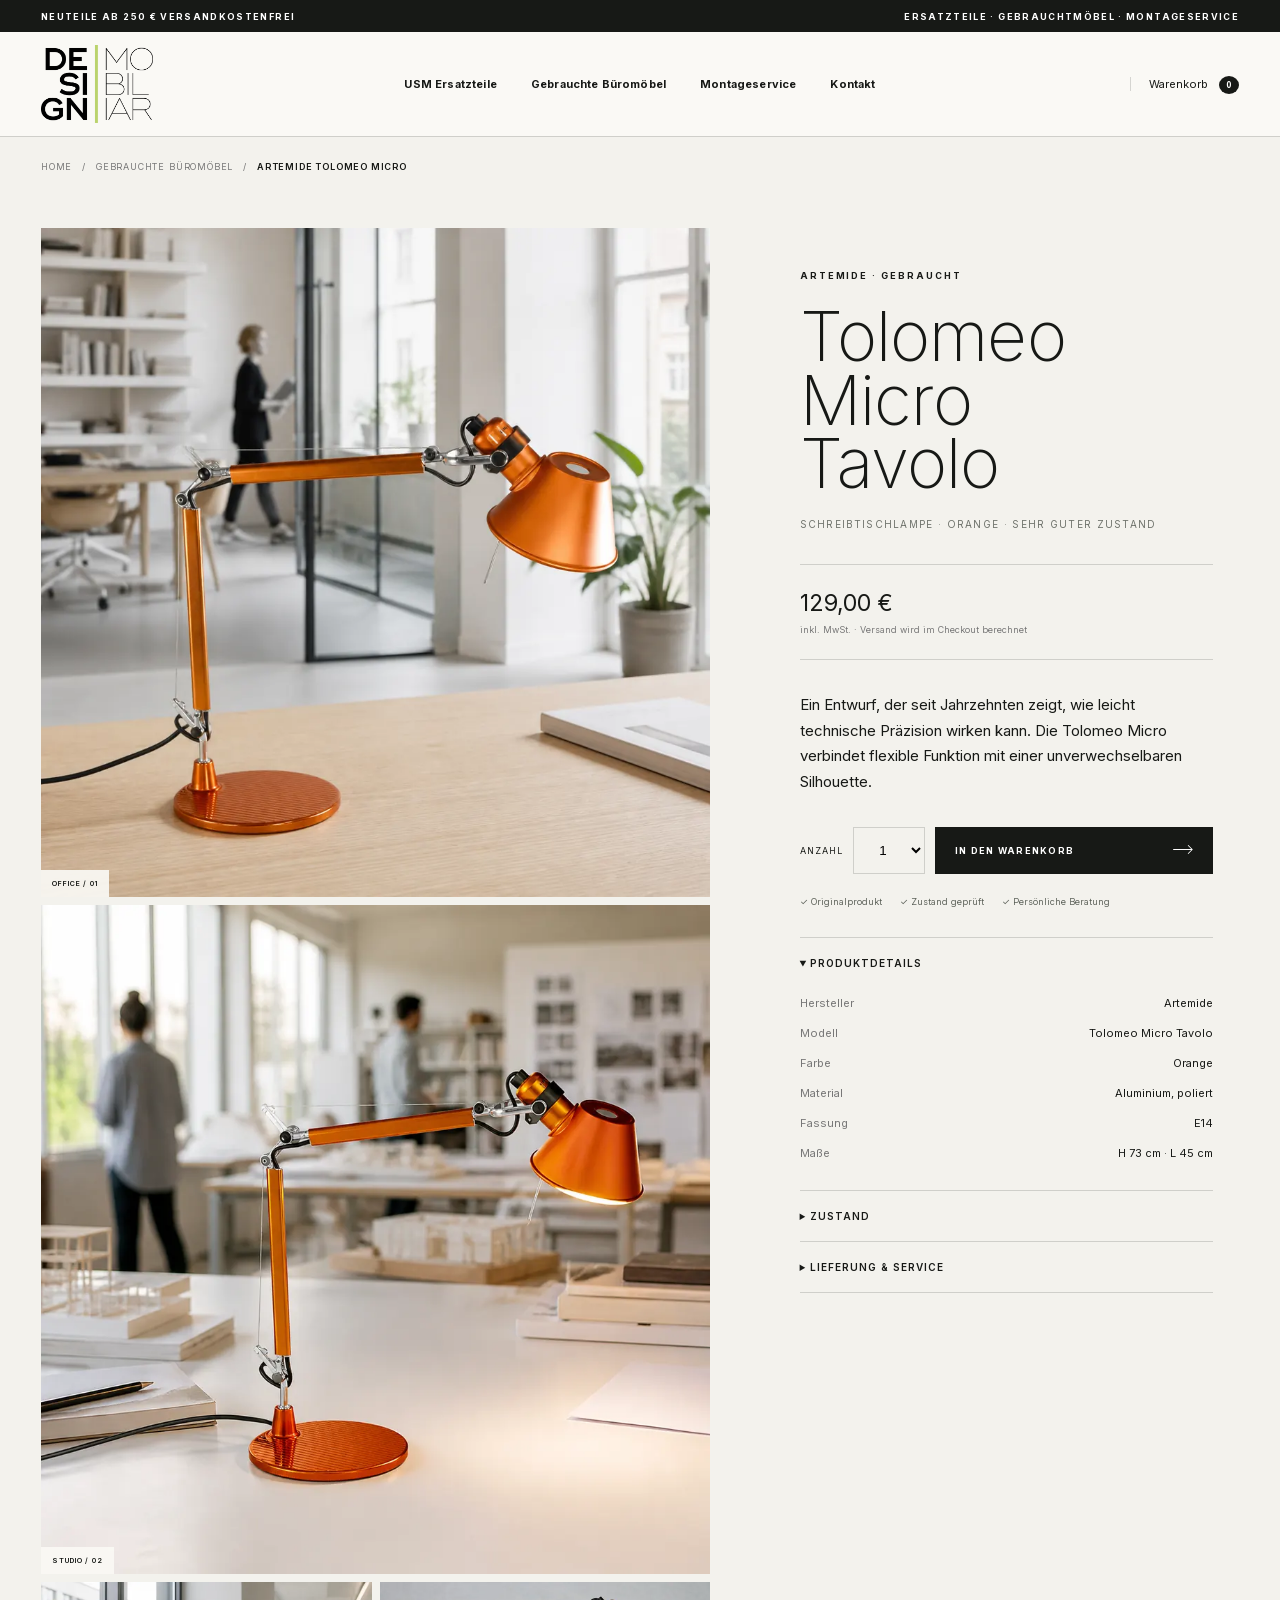
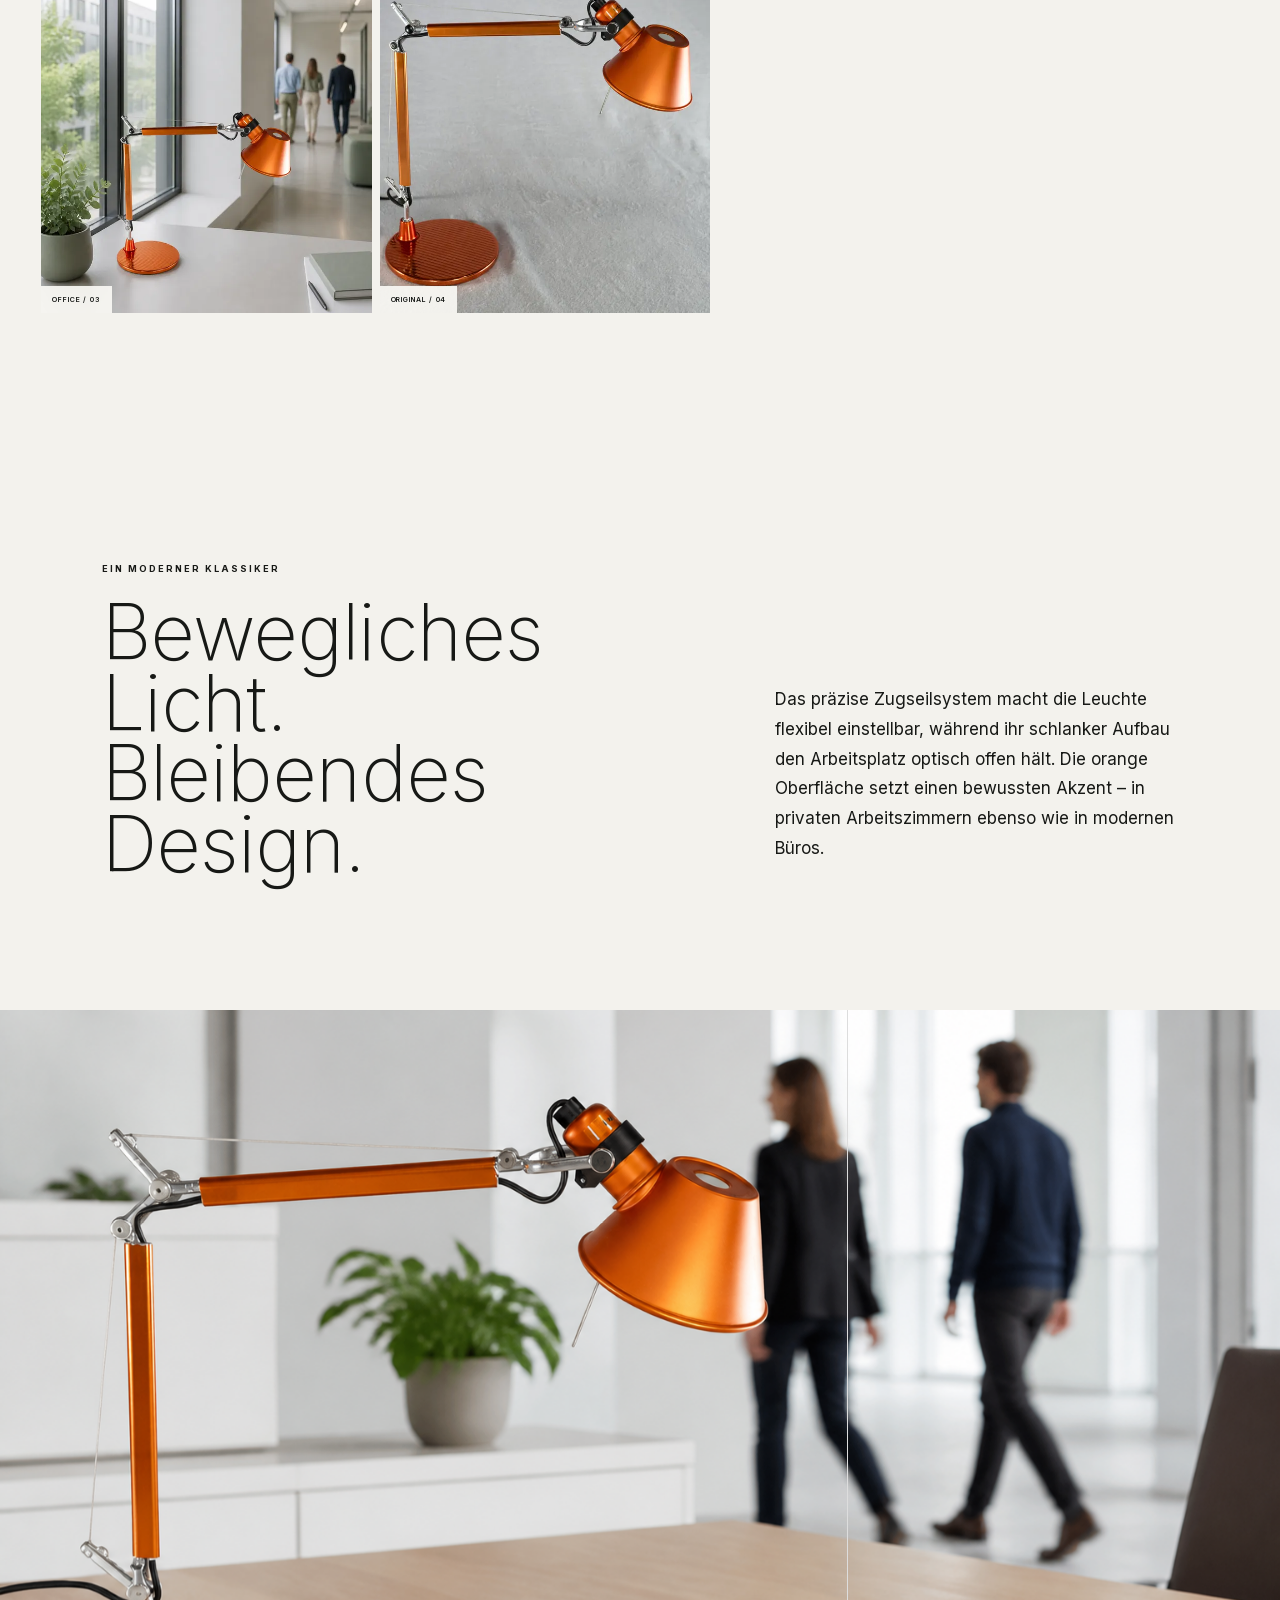
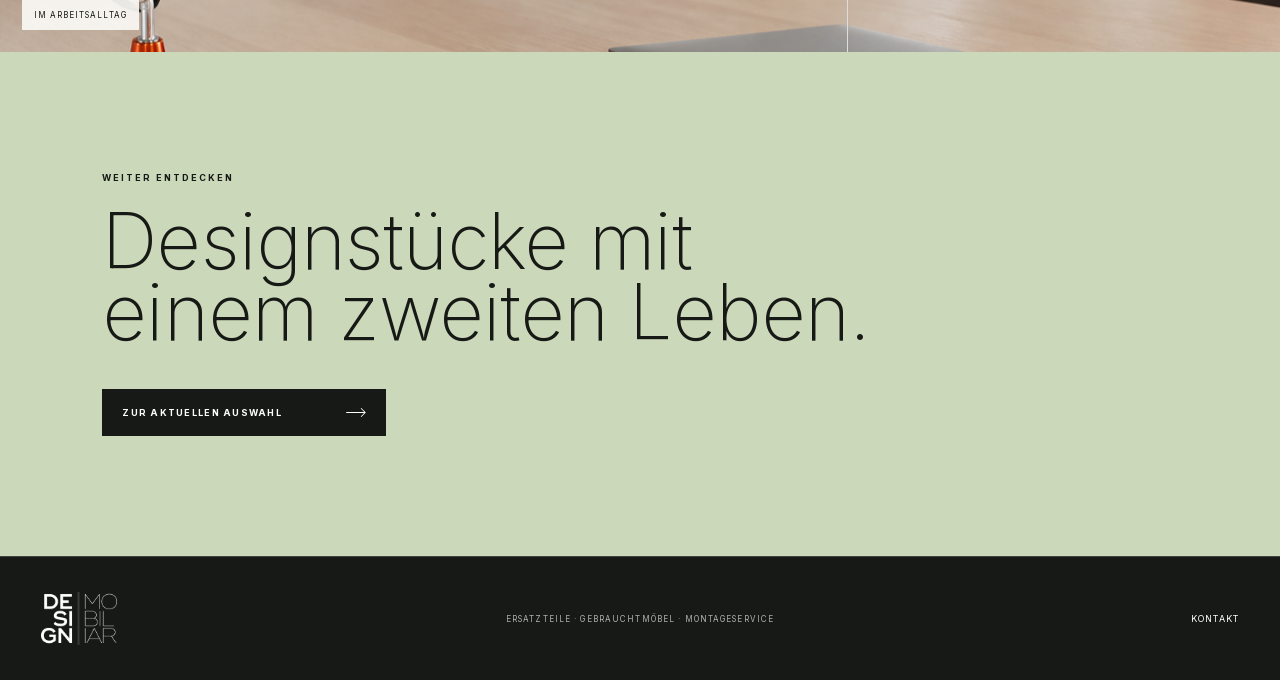
==== commit 119736a5: "Add files via upload" ====
--- a/produkt-artemide.html
+++ b/produkt-artemide.html
@@ -27,10 +27,10 @@
 
     <section class="product-hero">
       <div class="product-gallery metro-gallery reveal" aria-label="Produktbilder">
-        <figure class="metro-tile metro-tile-large"><img src="assets/optimized/artemide-square-01-960.webp" srcset="assets/optimized/artemide-square-01-640.webp 640w, assets/optimized/artemide-square-01-960.webp 960w" sizes="(max-width: 980px) 94vw, 55vw" width="1254" height="1254" fetchpriority="high" decoding="async" alt="Artemide Tolomeo Micro vollständig in heller Büroumgebung"><figcaption>Office / 01</figcaption></figure>
-        <figure class="metro-tile metro-tile-large"><img src="assets/optimized/artemide-square-02-960.webp" srcset="assets/optimized/artemide-square-02-640.webp 640w, assets/optimized/artemide-square-02-960.webp 960w" sizes="(max-width: 980px) 94vw, 55vw" width="1254" height="1254" loading="lazy" decoding="async" alt="Artemide Tolomeo Micro vollständig im Designstudio"><figcaption>Studio / 02</figcaption></figure>
-        <figure class="metro-tile"><img src="assets/optimized/artemide-square-03-640.webp" srcset="assets/optimized/artemide-square-03-640.webp 640w, assets/optimized/artemide-square-03-960.webp 960w" sizes="(max-width: 980px) 47vw, 28vw" width="1254" height="1254" loading="lazy" decoding="async" alt="Artemide Tolomeo Micro vollständig am Fensterarbeitsplatz"><figcaption>Office / 03</figcaption></figure>
-        <figure class="metro-tile"><img src="assets/optimized/product-artemide-640.webp" width="900" height="900" loading="lazy" decoding="async" alt="Originales Produktfoto der Artemide Tolomeo Micro"><figcaption>Original / 04</figcaption></figure>
+        <figure class="metro-tile metro-tile-large"><img src="assets/optimized/artemide-square-01-960.webp" data-full="assets/optimized/lightbox-artemide-square-01.webp" srcset="assets/optimized/artemide-square-01-640.webp 640w, assets/optimized/artemide-square-01-960.webp 960w" sizes="(max-width: 980px) 94vw, 55vw" width="1254" height="1254" fetchpriority="high" decoding="async" alt="Artemide Tolomeo Micro vollständig in heller Büroumgebung"><figcaption>Office / 01</figcaption></figure>
+        <figure class="metro-tile metro-tile-large"><img src="assets/optimized/artemide-square-02-960.webp" data-full="assets/optimized/lightbox-artemide-square-02.webp" srcset="assets/optimized/artemide-square-02-640.webp 640w, assets/optimized/artemide-square-02-960.webp 960w" sizes="(max-width: 980px) 94vw, 55vw" width="1254" height="1254" loading="lazy" decoding="async" alt="Artemide Tolomeo Micro vollständig im Designstudio"><figcaption>Studio / 02</figcaption></figure>
+        <figure class="metro-tile"><img src="assets/optimized/artemide-square-03-640.webp" data-full="assets/optimized/lightbox-artemide-square-03.webp" srcset="assets/optimized/artemide-square-03-640.webp 640w, assets/optimized/artemide-square-03-960.webp 960w" sizes="(max-width: 980px) 47vw, 28vw" width="1254" height="1254" loading="lazy" decoding="async" alt="Artemide Tolomeo Micro vollständig am Fensterarbeitsplatz"><figcaption>Office / 03</figcaption></figure>
+        <figure class="metro-tile"><img src="assets/optimized/product-artemide-640.webp" data-full="assets/optimized/lightbox-product-artemide.webp" width="900" height="900" loading="lazy" decoding="async" alt="Originales Produktfoto der Artemide Tolomeo Micro"><figcaption>Original / 04</figcaption></figure>
       </div>
 
       <div class="product-summary reveal">
@@ -53,7 +53,7 @@
     </section>
 
     <section class="product-mood-grid">
-      <figure class="reveal-image"><img src="assets/optimized/artemide-office-01pp-1535.webp" srcset="assets/optimized/artemide-office-01pp-640.webp 640w, assets/optimized/artemide-office-01pp-960.webp 960w, assets/optimized/artemide-office-01pp-1535.webp 1535w" sizes="100vw" width="1535" height="770" loading="lazy" decoding="async" alt="Artemide Tolomeo Micro in einem hellen Büro mit Menschen in Bewegung"><figcaption>Im Arbeitsalltag</figcaption></figure>
+      <figure class="reveal-image"><img src="assets/artemide-office-01.png" srcset="assets/artemide-office-01.png" sizes="100vw" width="1536" height="1024" loading="lazy" decoding="async" alt="Artemide Tolomeo Micro in einem hellen Büro mit Menschen in Bewegung"><figcaption>Im Arbeitsalltag</figcaption></figure>
     </section>
 
     <section class="product-back"><p class="eyebrow">Weiter entdecken</p><h2>Designstücke mit<br>einem zweiten Leben.</h2><a class="button button-light" href="index.html#produkte"><span class="cta-label"><span>Zur aktuellen Auswahl</span><i aria-hidden="true">Zur aktuellen Auswahl</i></span><span class="cta-arrow" aria-hidden="true"></span></a></section>
--- a/styles.css
+++ b/styles.css
@@ -77,3 +77,30 @@
 /* Product purchase CTA uses its own class */
 .add-to-cart:hover .cta-label>span{transform:translateY(-115%);opacity:0}.add-to-cart:hover .cta-label>i{transform:translateY(-100%);opacity:1}.add-to-cart:hover .cta-arrow{transform:translateX(10px)}
 @media(hover:none),(pointer:coarse){.add-to-cart:hover .cta-label>span{transform:none;opacity:1}.add-to-cart:hover .cta-label>i{transform:translateY(100%);opacity:0}.add-to-cart:hover .cta-arrow{transform:none}}
+
+/* Touch devices: no sticky hover, but the same calm timing as desktop */
+.touch-device .button:hover .cta-label>span,.touch-device .text-link:hover .cta-label>span,.touch-device .path:hover .cta-label>span,.touch-device .add-to-cart:hover .cta-label>span{transform:none;opacity:1}.touch-device .button:hover .cta-label>i,.touch-device .text-link:hover .cta-label>i,.touch-device .path:hover .cta-label>i,.touch-device .add-to-cart:hover .cta-label>i{transform:translateY(100%);opacity:0}.touch-device .button:hover .cta-arrow,.touch-device .text-link:hover .cta-arrow,.touch-device .path:hover .cta-arrow,.touch-device .add-to-cart:hover .cta-arrow{transform:none}.touch-device .product:hover img,.touch-device .metro-tile:hover img{transform:none}.touch-device .nav nav a:hover::after{right:100%}.touch-device .reveal,.touch-device .reveal-image{transition-duration:.8s}.touch-device .reveal-image img{transition-duration:1.2s}.touch-device .hero-line{animation-duration:.95s}.touch-device .menu-button span{transition-duration:.42s}.touch-device .nav nav{transition-duration:.5s}.touch-device .lightbox,.touch-device .lightbox-stage img{transition-duration:.35s}
+.touch-device .path:hover{transform:none!important}.touch-device .button:not(.button-light):hover{background:var(--ink);color:#fff}
+
+/* Pan the zoomed image with mouse or finger */
+.lightbox-stage img{transform:translate3d(var(--pan-x,0px),var(--pan-y,0px),0) scale(1);cursor:zoom-in;touch-action:none}.lightbox.open .lightbox-stage img.zoomed{transform:translate3d(var(--pan-x,0px),var(--pan-y,0px),0) scale(2.25);cursor:grab}.lightbox.open .lightbox-stage img.zoomed.panning{cursor:grabbing;transition:none}
+
+/* Unified motion timing */
+*,*::before,*::after{transition-duration:1s!important;animation-duration:1s!important}
+
+/* Hover interactions stay quick and responsive */
+.button .cta-label>span,.button .cta-label>i,.text-link .cta-label>span,.text-link .cta-label>i,.path .cta-label>span,.path .cta-label>i,.add-to-cart .cta-label>span,.add-to-cart .cta-label>i,.cta-arrow{transition-duration:.34s!important}.path-grid .path{transition-duration:.45s!important}.product-image img,.metro-tile img{transition-duration:.45s!important}
+
+/* Lightbox image is edge-to-edge; zoom is controlled only by the top button */
+.lightbox-image-wrap{inset:0}.lightbox-stage figcaption{display:none}.lightbox-stage img{cursor:default}.lightbox.open .lightbox-stage img.zoomed{cursor:grab}
+.lightbox-image-wrap{touch-action:none;user-select:none;-webkit-user-select:none}
+.lightbox-stage img,.metro-gallery img{-webkit-user-drag:none;user-select:none;-webkit-user-select:none}
+.lightbox.open .lightbox-stage img.zoomed{pointer-events:none}
+
+/* Product-page closing CTA: dark green-black, no colour shift on hover */
+.product-back .button-light{background:var(--ink);color:#fff}.product-back .button-light:hover{background:var(--ink);color:#fff}
+.product-back .button-light .cta-arrow{display:inline-block;background-color:#fff;color:#fff;opacity:1}
+
+/* Smooth parallax on the wide product image, desktop and mobile */
+.product-mood-grid figure{overflow:hidden}
+.product-mood-grid .reveal-image img{height:calc(100% + 90px);max-height:none;transform:translate3d(0,var(--parallax-y,0px),0) scale(1.02);transition:opacity 1s ease}
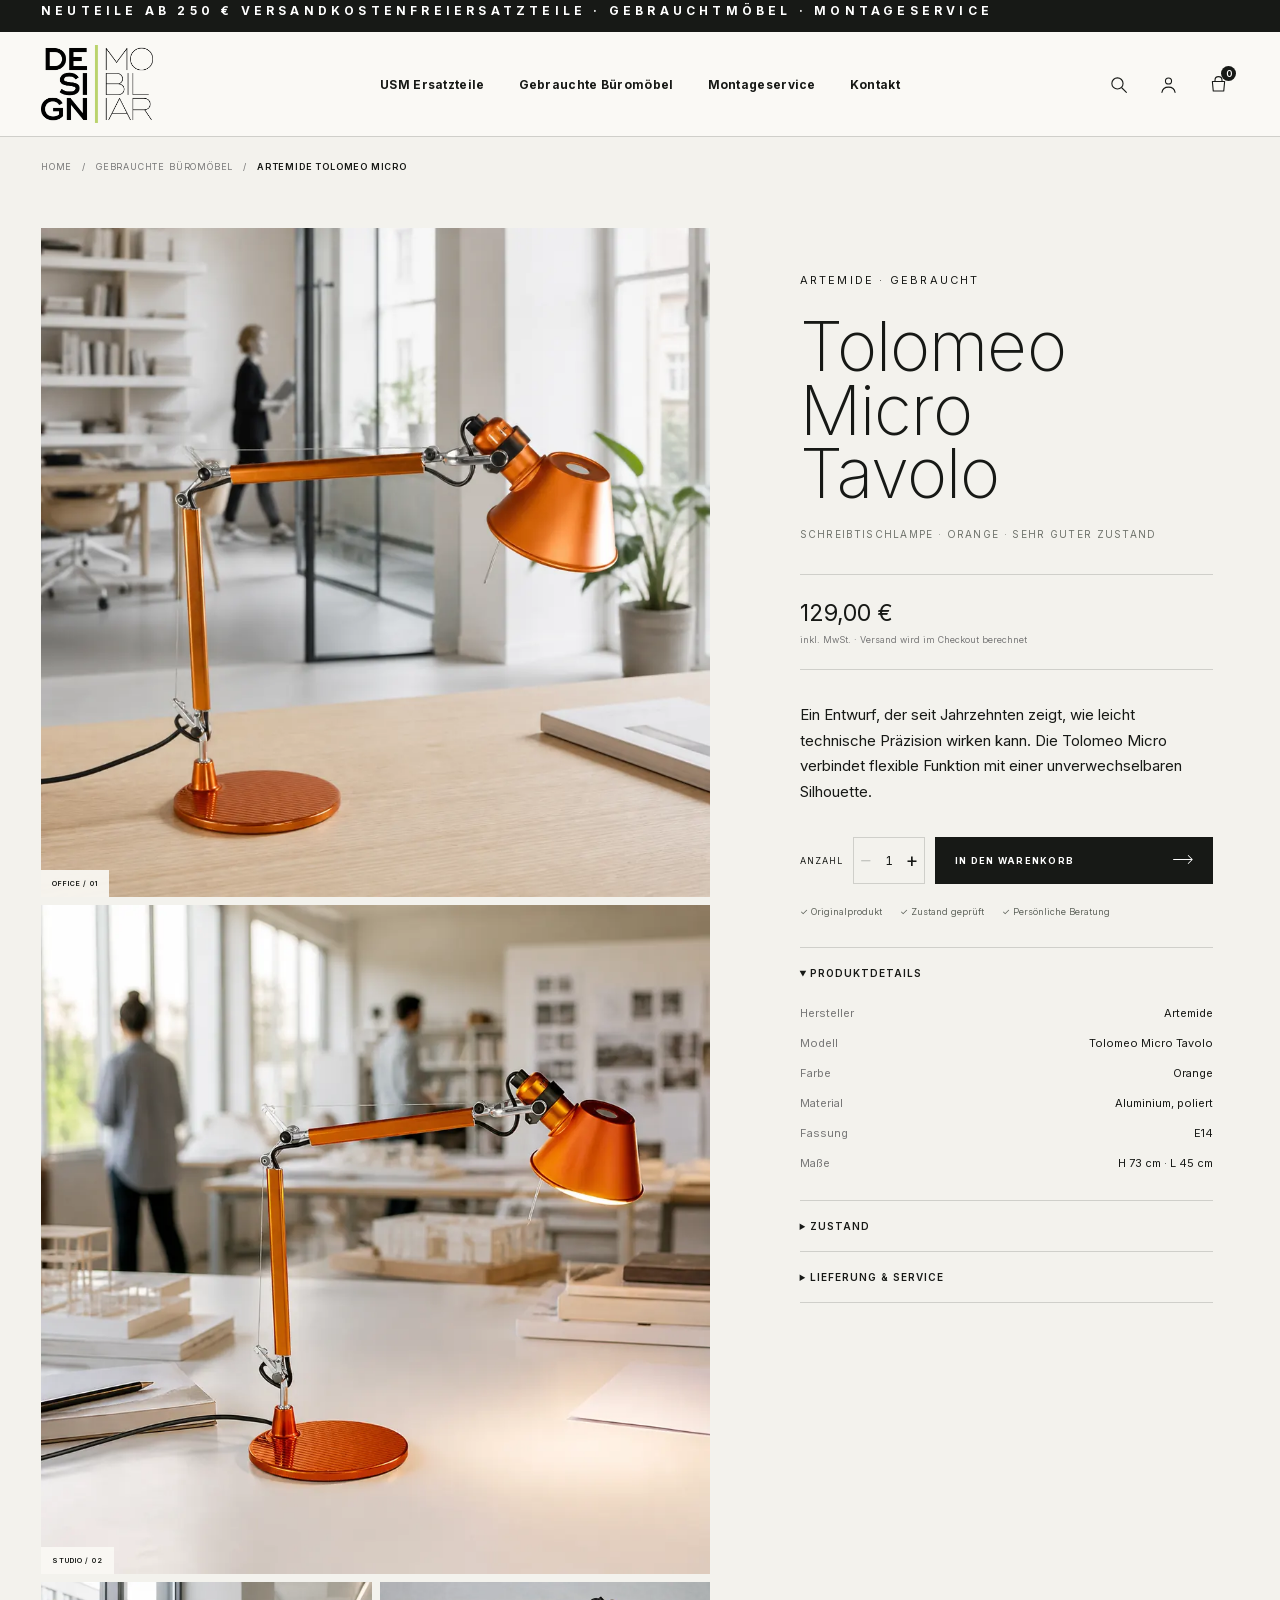
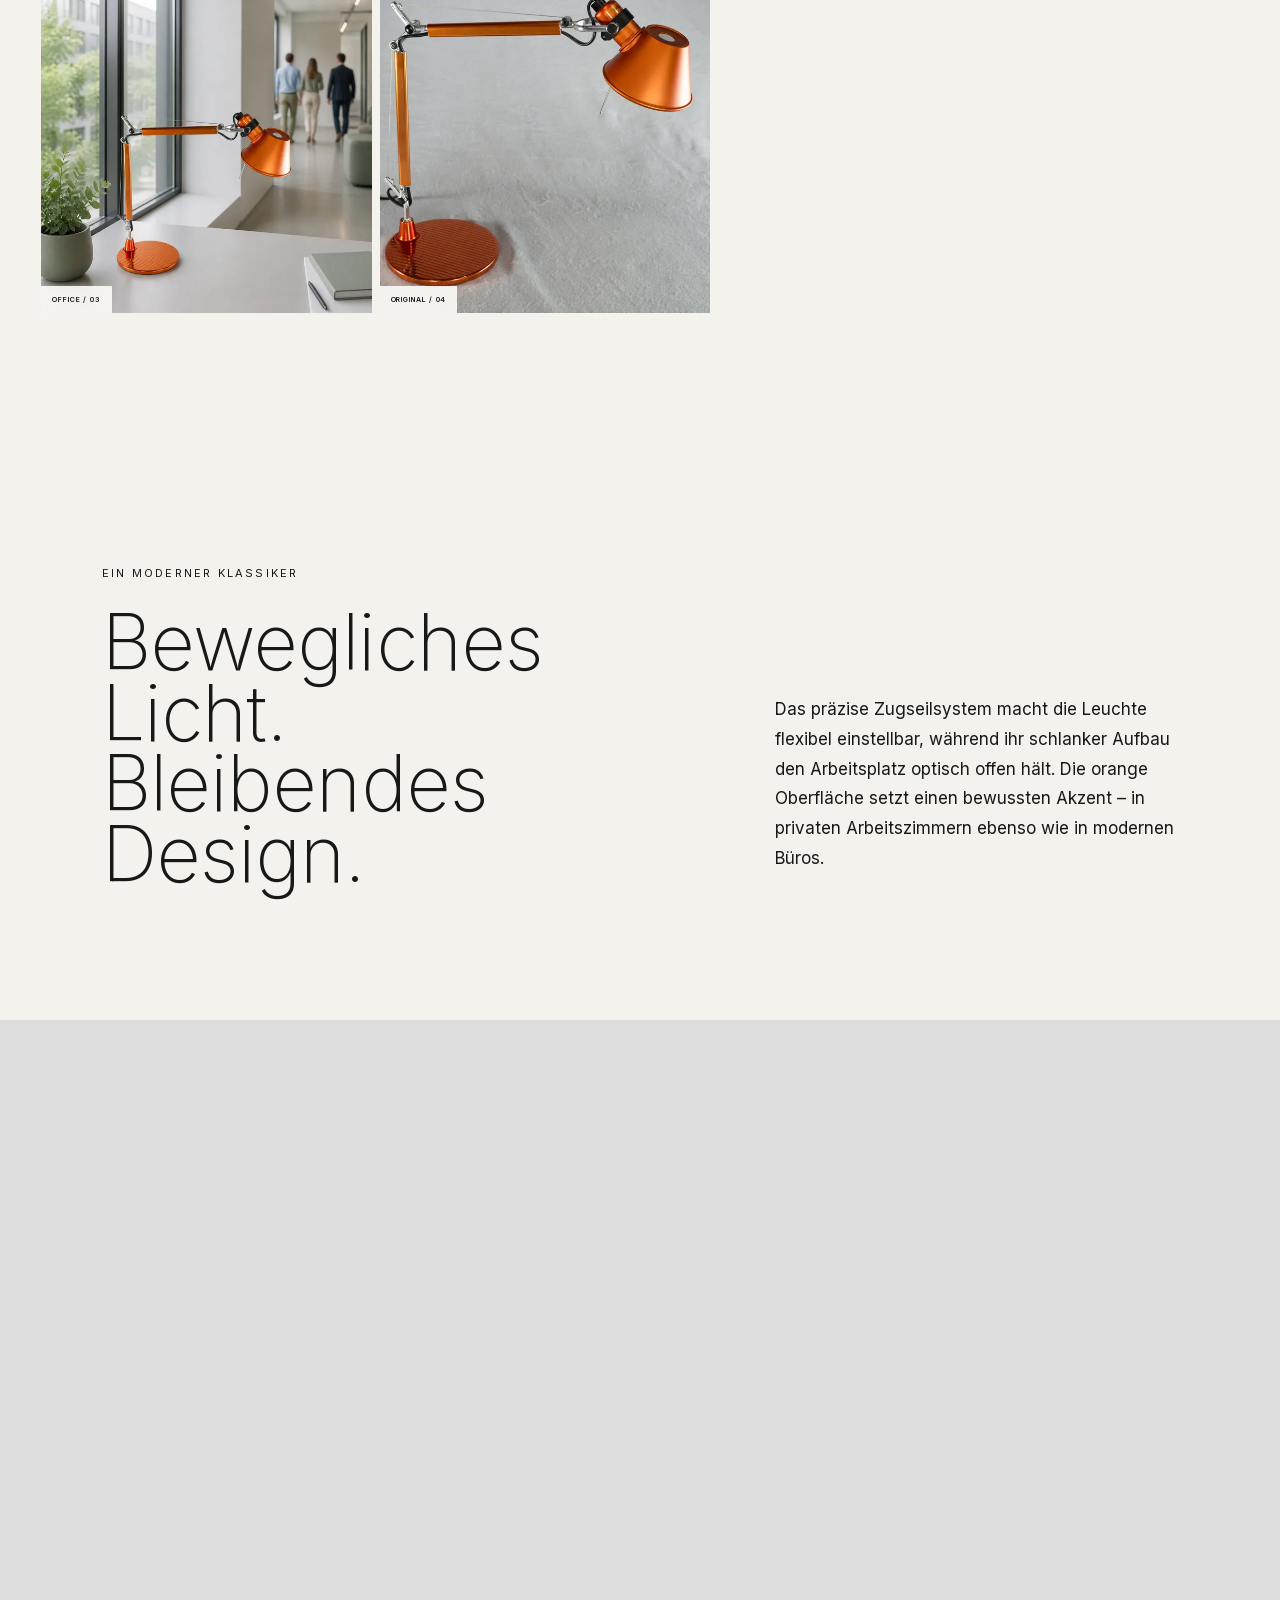
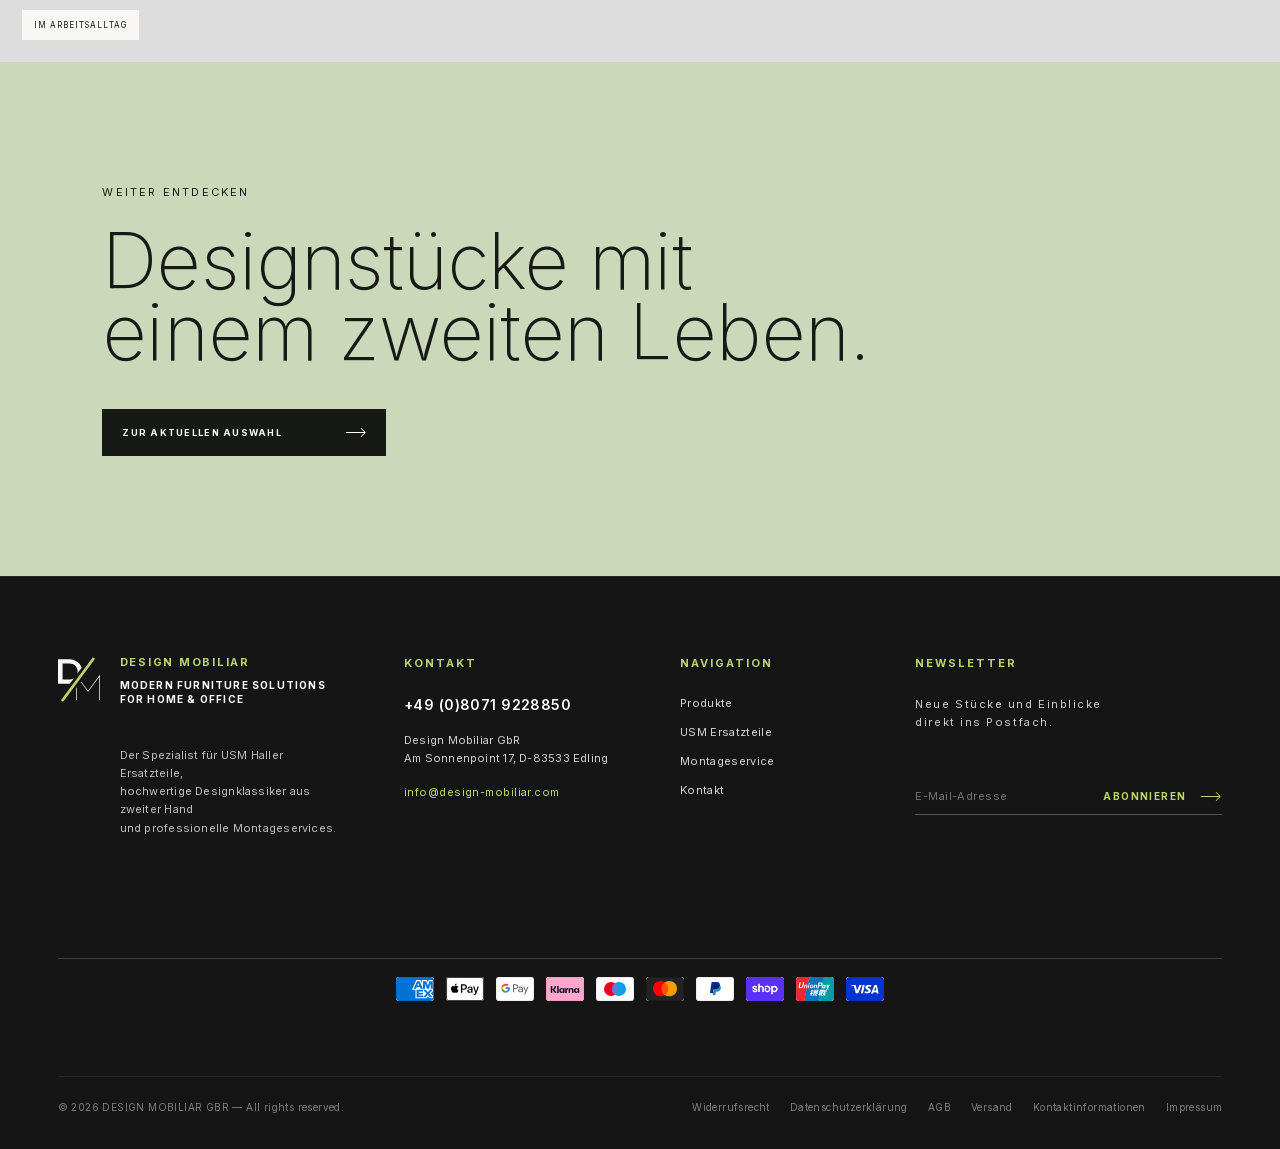
==== commit 2f9e6c1b: "Add files via upload" ====
--- a/produkt-artemide.html
+++ b/produkt-artemide.html
@@ -3,14 +3,15 @@
 <head>
   <meta charset="utf-8">
   <meta name="viewport" content="width=device-width, initial-scale=1">
-  <meta name="description" content="Artemide Tolomeo Micro Tavolo in Orange – gebraucht bei Design Mobiliar.">
+  <meta name="description" content="Artemide Tolomeo Micro Tavolo in Orange — gebrauchter Designklassiker für Homeoffice und Büro bei Design Mobiliar.">
   <title>Artemide Tolomeo Micro Tavolo – Design Mobiliar</title>
+  <link rel="icon" href="assets/DM_logo_varia.svg" type="image/svg+xml">
   <link rel="preload" href="assets/inter-200.woff2" as="font" type="font/woff2" crossorigin>
   <link rel="preload" href="assets/inter-400.woff2" as="font" type="font/woff2" crossorigin>
   <link rel="preload" href="assets/inter-600.woff2" as="font" type="font/woff2" crossorigin>
   <link rel="preload" href="assets/inter-700.woff2" as="font" type="font/woff2" crossorigin>
   <link rel="preload" as="image" href="assets/optimized/artemide-square-01-960.webp" fetchpriority="high">
-  <link rel="stylesheet" href="styles.css">
+  <link rel="stylesheet" href="styles.css?v=hero-headline-format-1">
   <script src="script.js" defer></script>
 </head>
 <body>
@@ -19,7 +20,7 @@
     <a href="index.html" aria-label="Design Mobiliar Startseite"><img class="logo" src="assets/logo.png" alt="Design Mobiliar"></a>
     <button class="menu-button" type="button" aria-expanded="false" aria-controls="main-nav" aria-label="Menü öffnen"><span></span><span></span><span></span></button>
     <nav id="main-nav"><a href="index.html#angebot">USM Ersatzteile</a><a href="index.html#gebraucht">Gebrauchte Büromöbel</a><a href="index.html#montage">Montageservice</a><a href="index.html#kontakt">Kontakt</a></nav>
-    <a class="cart" href="#">Warenkorb <b>0</b></a>
+    <div class="header-actions" aria-label="Shop-Aktionen"><button class="header-icon search-icon" type="button" aria-label="Suche öffnen"><svg viewBox="0 0 24 24" aria-hidden="true"><circle cx="10.8" cy="10.8" r="6.4"></circle><path d="m16 16 5 5"></path></svg></button><a class="header-icon account-icon" href="#konto" aria-label="Kundenkonto"><svg viewBox="0 0 24 24" aria-hidden="true"><circle cx="12" cy="8" r="3.5"></circle><path d="M4.5 21c.6-4 3-6 7.5-6s6.9 2 7.5 6"></path></svg></a><a class="header-icon cart-icon" href="#warenkorb" aria-label="Warenkorb, 0 Artikel"><svg viewBox="0 0 24 24" aria-hidden="true"><path d="M5 8.5h14l-1 11H6l-1-11Z"></path><path d="M8 8.5V7a4 4 0 0 1 8 0v1.5"></path></svg><b>0</b></a></div>
   </header>
 
   <main class="product-page">
@@ -53,12 +54,123 @@
     </section>
 
     <section class="product-mood-grid">
-      <figure class="reveal-image"><img src="assets/artemide-office-01.png" srcset="assets/artemide-office-01.png" sizes="100vw" width="1536" height="1024" loading="lazy" decoding="async" alt="Artemide Tolomeo Micro in einem hellen Büro mit Menschen in Bewegung"><figcaption>Im Arbeitsalltag</figcaption></figure>
+      <figure class="reveal-image"><img src="assets/optimized/artemide-office-01-960.webp" srcset="assets/optimized/artemide-office-01-640.webp 640w, assets/optimized/artemide-office-01-960.webp 960w, assets/optimized/artemide-office-01.webp 1536w" sizes="100vw" width="1536" height="1024" loading="lazy" decoding="async" alt="Artemide Tolomeo Micro in einem hellen Büro mit Menschen in Bewegung"><figcaption>Im Arbeitsalltag</figcaption></figure>
     </section>
 
     <section class="product-back"><p class="eyebrow">Weiter entdecken</p><h2>Designstücke mit<br>einem zweiten Leben.</h2><a class="button button-light" href="index.html#produkte"><span class="cta-label"><span>Zur aktuellen Auswahl</span><i aria-hidden="true">Zur aktuellen Auswahl</i></span><span class="cta-arrow" aria-hidden="true"></span></a></section>
   </main>
 
-  <footer id="kontakt"><img src="assets/logo.png" alt="Design Mobiliar"><p>Ersatzteile · Gebrauchtmöbel · Montageservice</p><a href="mailto:info@design-mobiliar.com">Kontakt</a></footer>
+        <footer id="kontakt" class="site-footer">
+    <div class="footer-layout">
+      <!-- Col 1: Brand -->
+      <div class="footer-col footer-col-brand">
+        <div class="footer-brand-top">
+          <img src="assets/DM_logo_varia.svg" alt="Design Mobiliar Logo" class="footer-brand-logo" width="46" height="49">
+          <div class="footer-brand-titles">
+            <span class="footer-brand-heading">DESIGN MOBILIAR</span>
+            <span class="footer-brand-tagline">MODERN FURNITURE SOLUTIONS<br>FOR HOME &amp; OFFICE</span>
+          </div>
+        </div>
+        <p class="footer-brand-text">
+          Der Spezialist für USM Haller Ersatzteile,<br>
+          hochwertige Designklassiker aus zweiter Hand<br>
+          und professionelle Montageservices.
+        </p>
+      </div>
+
+      <!-- Col 2: Kontakt -->
+      <div class="footer-col footer-col-contact">
+        <p class="footer-heading">KONTAKT</p>
+        <p class="footer-phone-wrap"><a class="footer-phone" href="tel:+4980719228850">+49 (0)8071 9228850</a></p>
+        <p class="footer-address">
+          Design Mobiliar GbR<br>
+          Am Sonnenpoint 17, D-83533 Edling
+        </p>
+        <p class="footer-email-wrap"><a class="footer-email" href="mailto:info@design-mobiliar.com">info@design-mobiliar.com</a></p>
+      </div>
+
+      <!-- Col 3: Navigation -->
+      <div class="footer-col footer-col-nav">
+        <p class="footer-heading">NAVIGATION</p>
+        <nav class="footer-nav-links">
+          <a href="index.html#produkte">Produkte</a>
+          <a href="index.html#angebot">USM Ersatzteile</a>
+          <a href="index.html#montage">Montageservice</a>
+          <a href="index.html#kontakt">Kontakt</a>
+        </nav>
+      </div>
+
+      <!-- Col 4: Newsletter -->
+      <div class="footer-col footer-col-newsletter">
+        <p class="footer-heading">NEWSLETTER</p>
+        <p class="footer-newsletter-text">
+          Neue Stücke und Einblicke<br>
+          direkt ins Postfach.
+        </p>
+        <form class="footer-newsletter-form">
+          <label class="sr-only" for="footer-email-input">E-Mail-Adresse</label>
+          <input id="footer-email-input" type="email" placeholder="E-Mail-Adresse" required>
+          <button type="submit" class="footer-subscribe-btn">
+            <span class="cta-label">
+              <span>ABONNIEREN</span>
+              <i aria-hidden="true">ABONNIEREN</i>
+            </span>
+            <span class="cta-arrow" aria-hidden="true"></span>
+          </button>
+        </form>
+      </div>
+    </div>
+
+    <!-- Payment Icons -->
+    <div class="footer-payments">
+      <ul class="list list-payment" role="list">
+        <li class="list-payment__item">
+          <svg class="icon icon--full-color" xmlns="http://www.w3.org/2000/svg" role="img" viewBox="0 0 38 24" width="38" height="24" fill="none" aria-labelledby="pi-american_express"><title id="pi-american_express">American Express</title><rect x=".5" y=".5" width="37" height="23" rx="2.5" stroke="#000" stroke-opacity=".07" fill="none"/><path d="M35 0H3C1.3 0 0 1.3 0 3V21C0 22.7 1.4 24 3 24H35C36.7 24 38 22.7 38 21V3C38 1.3 36.6 0 35 0Z" fill="#0071CE" style="fill:#0071CE;fill:color(display-p3 0.0000 0.4431 0.8078);fill-opacity:1;"/><path d="M3 0.5H35C36.3348 0.5 37.5 1.58692 37.5 3V21C37.5 22.4239 36.4239 23.5 35 23.5H3C1.66524 23.5 0.5 22.4131 0.5 21V3C0.5 1.57614 1.57614 0.5 3 0.5Z" stroke="black" stroke-opacity="0.07" style="stroke:black;stroke-opacity:0.07;"/><path d="M25.8662 6.33203V3H31L31.8662 5.5332L32.7334 3H37V14.2002H36.7998L34.8672 16.2656L36.7998 18.3594H37V21.2666H33.5996L31.9336 19.3994L30.2002 21.2666H19.4668V12.666H16L20.2666 3H24.4004L25.8662 6.33203ZM20.5996 20.2656H27V18.5322H22.666V17.3994H26.8662V15.666H22.666V14.5322H27V12.7988H20.5996V20.2656ZM30.5332 16.5322L27 20.2656H29.5996L31.8662 17.8662L34.0664 20.2656H36.7324L33.1992 16.4658L36.7324 12.7988H34.1328L31.8662 15.1992L29.7324 12.7988H27L30.5332 16.5322ZM17.666 11.7324H19.9326L20.5332 10.1992H23.999L24.666 11.7324H26.999L23.666 4.19922H20.999L17.666 11.7324ZM33.5996 4.19922L31.9326 8.86621L30.1992 4.19922H27V11.666H29.0664V6.39941L31 11.666H32.7998L34.7324 6.39941V11.666H36.7324V4.13281L33.5996 4.19922ZM23.2656 8.46582H21.2656L22.2656 5.99902L23.2656 8.46582Z" fill="white" style="fill:white;fill-opacity:1;"/></svg>
+        </li>
+        <li class="list-payment__item">
+          <svg class="icon icon--full-color" version="1.1" xmlns="http://www.w3.org/2000/svg" role="img" x="0" y="0" width="38" height="24" viewBox="0 0 165.521 105.965" xml:space="preserve" aria-labelledby="pi-apple_pay"><title id="pi-apple_pay">Apple Pay</title><path fill="#000" d="M150.698 0H14.823c-.566 0-1.133 0-1.698.003-.477.004-.953.009-1.43.022-1.039.028-2.087.09-3.113.274a10.51 10.51 0 0 0-2.958.975 9.932 9.932 0 0 0-4.35 4.35 10.463 10.463 0 0 0-.975 2.96C.113 9.611.052 10.658.024 11.696a70.22 70.22 0 0 0-.022 1.43C0 13.69 0 14.256 0 14.823v76.318c0 .567 0 1.132.002 1.699.003.476.009.953.022 1.43.028 1.036.09 2.084.275 3.11a10.46 10.46 0 0 0 .974 2.96 9.897 9.897 0 0 0 1.83 2.52 9.874 9.874 0 0 0 2.52 1.83c.947.483 1.917.79 2.96.977 1.025.183 2.073.245 3.112.273.477.011.953.017 1.43.02.565.004 1.132.004 1.698.004h135.875c.565 0 1.132 0 1.697-.004.476-.002.952-.009 1.431-.02 1.037-.028 2.085-.09 3.113-.273a10.478 10.478 0 0 0 2.958-.977 9.955 9.955 0 0 0 4.35-4.35c.483-.947.789-1.917.974-2.96.186-1.026.246-2.074.274-3.11.013-.477.02-.954.022-1.43.004-.567.004-1.132.004-1.699V14.824c0-.567 0-1.133-.004-1.699a63.067 63.067 0 0 0-.022-1.429c-.028-1.038-.088-2.085-.274-3.112a10.4 10.4 0 0 0-.974-2.96 9.94 9.94 0 0 0-4.35-4.35A10.52 10.52 0 0 0 156.939.3c-1.028-.185-2.076-.246-3.113-.274a71.417 71.417 0 0 0-1.431-.022C151.83 0 151.263 0 150.698 0z"/><path fill="#FFF" d="M150.698 3.532l1.672.003c.452.003.905.008 1.36.02.793.022 1.719.065 2.583.22.75.135 1.38.34 1.984.648a6.392 6.392 0 0 1 2.804 2.807c.306.6.51 1.226.645 1.983.154.854.197 1.783.218 2.58.013.45.019.9.02 1.36.005.557.005 1.113.005 1.671v76.318c0 .558 0 1.114-.004 1.682-.002.45-.008.9-.02 1.35-.022.796-.065 1.725-.221 2.589a6.855 6.855 0 0 1-.645 1.975 6.397 6.397 0 0 1-2.808 2.807c-.6.306-1.228.511-1.971.645-.881.157-1.847.2-2.574.22-.457.01-.912.017-1.379.019-.555.004-1.113.004-1.669.004H14.801c-.55 0-1.1 0-1.66-.004a74.993 74.993 0 0 1-1.35-.018c-.744-.02-1.71-.064-2.584-.22a6.938 6.938 0 0 1-1.986-.65 6.337 6.337 0 0 1-1.622-1.18 6.355 6.355 0 0 1-1.178-1.623 6.935 6.935 0 0 1-.646-1.985c-.156-.863-.2-1.788-.22-2.578a66.088 66.088 0 0 1-.02-1.355l-.003-1.327V14.474l.002-1.325a66.7 66.7 0 0 1 .02-1.357c.022-.792.065-1.717.222-2.587a6.924 6.924 0 0 1 .646-1.981c.304-.598.7-1.144 1.18-1.623a6.386 6.386 0 0 1 1.624-1.18 6.96 6.96 0 0 1 1.98-.646c.865-.155 1.792-.198 2.586-.22.452-.012.905-.017 1.354-.02l1.677-.003h135.875"/><g><g><path fill="#000" d="M43.508 35.77c1.404-1.755 2.356-4.112 2.105-6.52-2.054.102-4.56 1.355-6.012 3.112-1.303 1.504-2.456 3.959-2.156 6.266 2.306.2 4.61-1.152 6.063-2.858"/><path fill="#000" d="M45.587 39.079c-3.35-.2-6.196 1.9-7.795 1.9-1.6 0-4.049-1.8-6.698-1.751-3.447.05-6.645 2-8.395 5.1-3.598 6.2-.95 15.4 2.55 20.45 1.699 2.5 3.747 5.25 6.445 5.151 2.55-.1 3.549-1.65 6.647-1.65 3.097 0 3.997 1.65 6.696 1.6 2.798-.05 4.548-2.5 6.247-5 1.95-2.85 2.747-5.6 2.797-5.75-.05-.05-5.396-2.101-5.446-8.251-.05-5.15 4.198-7.6 4.398-7.751-2.399-3.548-6.147-3.948-7.447-4.048"/></g><g><path fill="#000" d="M78.973 32.11c7.278 0 12.347 5.017 12.347 12.321 0 7.33-5.173 12.373-12.529 12.373h-8.058V69.62h-5.822V32.11h14.062zm-8.24 19.807h6.68c5.07 0 7.954-2.729 7.954-7.46 0-4.73-2.885-7.434-7.928-7.434h-6.706v14.894z"/><path fill="#000" d="M92.764 61.847c0-4.809 3.665-7.564 10.423-7.98l7.252-.442v-2.08c0-3.04-2.001-4.704-5.562-4.704-2.938 0-5.07 1.507-5.51 3.82h-5.252c.157-4.86 4.731-8.395 10.918-8.395 6.654 0 10.995 3.483 10.995 8.89v18.663h-5.38v-4.497h-.13c-1.534 2.937-4.914 4.782-8.579 4.782-5.406 0-9.175-3.222-9.175-8.057zm17.675-2.417v-2.106l-6.472.416c-3.64.234-5.536 1.585-5.536 3.95 0 2.288 1.975 3.77 5.068 3.77 3.95 0 6.94-2.522 6.94-6.03z"/><path fill="#000" d="M120.975 79.652v-4.496c.364.051 1.247.103 1.715.103 2.573 0 4.029-1.09 4.913-3.899l.52-1.663-9.852-27.293h6.082l6.863 22.146h.13l6.862-22.146h5.927l-10.216 28.67c-2.34 6.577-5.017 8.735-10.683 8.735-.442 0-1.872-.052-2.261-.157z"/></g></g></svg>
+        </li>
+        <li class="list-payment__item">
+          <svg class="icon icon--full-color" xmlns="http://www.w3.org/2000/svg" role="img" viewBox="0 0 38 24" width="38" height="24" aria-labelledby="pi-google_pay"><title id="pi-google_pay">Google Pay</title><path d="M35 0H3C1.3 0 0 1.3 0 3v18c0 1.7 1.4 3 3 3h32c1.7 0 3-1.3 3-3V3c0-1.7-1.4-3-3-3z" fill="#000" opacity=".07"/><path d="M35 1c1.1 0 2 .9 2 2v18c0 1.1-.9 2-2 2H3c-1.1 0-2-.9-2-2V3c0-1.1.9-2 2-2h32" fill="#FFF"/><path d="M18.093 11.976v3.2h-1.018v-7.9h2.691a2.447 2.447 0 0 1 1.747.692 2.28 2.28 0 0 1 .11 3.224l-.11.116c-.47.447-1.098.69-1.747.674l-1.673-.006zm0-3.732v2.788h1.698c.377.012.741-.135 1.005-.404a1.391 1.391 0 0 0-1.005-2.354l-1.698-.03zm6.484 1.348c.65-.03 1.286.188 1.778.613.445.43.682 1.03.65 1.649v3.334h-.969v-.766h-.049a1.93 1.93 0 0 1-1.673.931 2.17 2.17 0 0 1-1.496-.533 1.667 1.667 0 0 1-.613-1.324 1.606 1.606 0 0 1 .613-1.336 2.746 2.746 0 0 1 1.698-.515c.517-.02 1.03.093 1.49.331v-.208a1.134 1.134 0 0 0-.417-.901 1.416 1.416 0 0 0-.98-.368 1.545 1.545 0 0 0-1.319.717l-.895-.564a2.488 2.488 0 0 1 2.182-1.06zM23.29 13.52a.79.79 0 0 0 .337.662c.223.176.5.269.785.263.429-.001.84-.17 1.146-.472.305-.286.478-.685.478-1.103a2.047 2.047 0 0 0-1.324-.374 1.716 1.716 0 0 0-1.03.294.883.883 0 0 0-.392.73zm9.286-3.75l-3.39 7.79h-1.048l1.281-2.728-2.224-5.062h1.103l1.612 3.885 1.569-3.885h1.097z" fill="#5F6368"/><path d="M13.986 11.284c0-.308-.024-.616-.073-.92h-4.29v1.747h2.451a2.096 2.096 0 0 1-.9 1.373v1.134h1.464a4.433 4.433 0 0 0 1.348-3.334z" fill="#4285F4"/><path d="M9.629 15.721a4.352 4.352 0 0 0 3.01-1.097l-1.466-1.14a2.752 2.752 0 0 1-4.094-1.44H5.577v1.17a4.53 4.53 0 0 0 4.052 2.507z" fill="#34A853"/><path d="M7.079 12.05a2.709 2.709 0 0 1 0-1.735v-1.17H5.577a4.505 4.505 0 0 0 0 4.075l1.502-1.17z" fill="#FBBC04"/><path d="M9.629 8.44a2.452 2.452 0 0 1 1.74.68l1.3-1.293a4.37 4.37 0 0 0-3.065-1.183 4.53 4.53 0 0 0-4.027 2.5l1.502 1.171a2.715 2.715 0 0 1 2.55-1.875z" fill="#EA4335"/></svg>
+        </li>
+        <li class="list-payment__item">
+          <svg class="icon icon--full-color" xmlns="http://www.w3.org/2000/svg" role="img" width="38" height="24" viewBox="0 0 38 24" aria-labelledby="pi-klarna" fill="none"><title id="pi-klarna">Klarna</title><rect width="38" height="24" rx="2" fill="#FFA8CD"/><rect x=".5" y=".5" width="37" height="23" rx="1.5" stroke="#000" stroke-opacity=".07"/><path d="M30.62 14.755c-.662 0-1.179-.554-1.179-1.226 0-.673.517-1.226 1.18-1.226.663 0 1.18.553 1.18 1.226 0 .672-.517 1.226-1.18 1.226zm-.33 1.295c.565 0 1.286-.217 1.686-1.068l.04.02c-.176.465-.176.742-.176.81v.11h1.423v-4.786H31.84v.109c0 .069 0 .346.175.81l-.039.02c-.4-.85-1.121-1.068-1.687-1.068-1.355 0-2.31 1.088-2.31 2.522 0 1.433.955 2.521 2.31 2.521zm-4.788-5.043c-.643 0-1.15.228-1.56 1.068l-.039-.02c.175-.464.175-.741.175-.81v-.11h-1.423v4.787h1.462V13.4c0-.662.38-1.078.995-1.078.614 0 .917.356.917 1.068v2.532h1.462v-3.046c0-1.088-.838-1.869-1.989-1.869zm-4.963 1.068l-.039-.02c.176-.464.176-.741.176-.81v-.11h-1.424v4.787h1.463l.01-2.304c0-.673.35-1.078.926-1.078.156 0 .282.02.429.06v-1.464c-.644-.139-1.22.109-1.54.94zm-4.65 2.68c-.664 0-1.18-.554-1.18-1.226 0-.673.516-1.226 1.18-1.226.662 0 1.179.553 1.179 1.226 0 .672-.517 1.226-1.18 1.226zm-.332 1.295c.565 0 1.287-.217 1.687-1.068l.038.02c-.175.465-.175.742-.175.81v.11h1.424v-4.786h-1.424v.109c0 .069 0 .346.175.81l-.038.02c-.4-.85-1.122-1.068-1.687-1.068-1.356 0-2.311 1.088-2.311 2.522 0 1.433.955 2.521 2.31 2.521zm-4.349-.128h1.463V9h-1.463v6.922zM10.136 9H8.644c0 1.236-.751 2.343-1.892 3.134l-.448.317V9h-1.55v6.922h1.55V12.49l2.564 3.43h1.892L8.293 12.64c1.121-.82 1.852-2.096 1.843-3.639z" fill="#0B051D"/></svg>
+        </li>
+        <li class="list-payment__item">
+          <svg class="icon icon--full-color" viewBox="0 0 38 24" xmlns="http://www.w3.org/2000/svg" width="38" height="24" role="img" aria-labelledby="pi-maestro"><title id="pi-maestro">Maestro</title><path opacity=".07" d="M35 0H3C1.3 0 0 1.3 0 3v18c0 1.7 1.4 3 3 3h32c1.7 0 3-1.3 3-3V3c0-1.7-1.4-3-3-3z"/><path fill="#fff" d="M35 1c1.1 0 2 .9 2 2v18c0 1.1-.9 2-2 2H3c-1.1 0-2-.9-2-2V3c0-1.1.9-2 2-2h32"/><circle fill="#EB001B" cx="15" cy="12" r="7"/><circle fill="#00A2E5" cx="23" cy="12" r="7"/><path fill="#7375CF" d="M22 12c0-2.4-1.2-4.5-3-5.7-1.8 1.3-3 3.4-3 5.7s1.2 4.5 3 5.7c1.8-1.2 3-3.3 3-5.7z"/></svg>
+        </li>
+        <li class="list-payment__item">
+          <svg class="icon icon--full-color" xmlns="http://www.w3.org/2000/svg" role="img" viewBox="0 0 38 24" width="38" height="24" fill="none" aria-labelledby="pi-master"><title id="pi-master">Mastercard</title><rect x=".5" y=".5" width="37" height="23" rx="2.5" stroke="#000" stroke-opacity=".07" fill="none"/><path d="M35 0H3C1.3 0 0 1.3 0 3V21C0 22.7 1.4 24 3 24H35C36.7 24 38 22.7 38 21V3C38 1.3 36.6 0 35 0Z" fill="#1C1C1C" style="fill:#1C1C1C;fill:color(display-p3 0.1098 0.1098 0.1098);fill-opacity:1;"/><path d="M35 1C36.1 1 37 1.9 37 3V21C37 22.1 36.1 23 35 23H3C1.9 23 1 22.1 1 21V3C1 1.9 1.9 1 3 1H35Z" fill="#232323" style="fill:#232323;fill:color(display-p3 0.1373 0.1373 0.1373);fill-opacity:1;"/><path d="M14.6364 19.2727C18.8538 19.2727 22.2727 15.8538 22.2727 11.6364C22.2727 7.41892 18.8538 4 14.6364 4C10.4189 4 7 7.41892 7 11.6364C7 15.8538 10.4189 19.2727 14.6364 19.2727Z" fill="#EB001B" style="fill:#EB001B;fill:color(display-p3 0.9216 0.0000 0.1059);fill-opacity:1;"/><path d="M23.3637 19.2727C27.5811 19.2727 31 15.8538 31 11.6364C31 7.41892 27.5811 4 23.3637 4C19.1462 4 15.7273 7.41892 15.7273 11.6364C15.7273 15.8538 19.1462 19.2727 23.3637 19.2727Z" fill="#F79E1B" style="fill:#F79E1B;fill:color(display-p3 0.9686 0.6196 0.1059);fill-opacity:1;"/><path d="M22.2727 11.6362C22.2727 9.01797 20.9637 6.72706 19 5.41797C17.0364 6.83615 15.7273 9.12706 15.7273 11.6362C15.7273 14.1452 17.0364 16.5452 19 17.8543C20.9637 16.5452 22.2727 14.2543 22.2727 11.6362Z" fill="#FF5F00" style="fill:#FF5F00;fill:color(display-p3 1.0000 0.3725 0.0000);fill-opacity:1;"/></svg>
+        </li>
+        <li class="list-payment__item">
+          <svg class="icon icon--full-color" viewBox="0 0 38 24" xmlns="http://www.w3.org/2000/svg" width="38" height="24" role="img" aria-labelledby="pi-paypal"><title id="pi-paypal">PayPal</title><path opacity=".07" d="M35 0H3C1.3 0 0 1.3 0 3v18c0 1.7 1.4 3 3 3h32c1.7 0 3-1.3 3-3V3c0-1.7-1.4-3-3-3z"/><path fill="#fff" d="M35 1c1.1 0 2 .9 2 2v18c0 1.1-.9 2-2 2H3c-1.1 0-2-.9-2-2V3c0-1.1.9-2 2-2h32"/><path fill="#003087" d="M23.9 8.3c.2-1 0-1.7-.6-2.3-.6-.7-1.7-1-3.1-1h-4.1c-.3 0-.5.2-.6.5L14 15.6c0 .2.1.4.3.4H17l.4-3.4 1.8-2.2 4.7-2.1z"/><path fill="#3086C8" d="M23.9 8.3l-.2.2c-.5 2.8-2.2 3.8-4.6 3.8H18c-.3 0-.5.2-.6.5l-.6 3.9-.2 1c0 .2.1.4.3.4H19c.3 0 .5-.2.5-.4v-.1l.4-2.4v-.1c0-.2.3-.4.5-.4h.3c2.1 0 3.7-.8 4.1-3.2.2-1 .1-1.8-.4-2.4-.1-.5-.3-.7-.5-.8z"/><path fill="#012169" d="M23.3 8.1c-.1-.1-.2-.1-.3-.1-.1 0-.2 0-.3-.1-.3-.1-.7-.1-1.1-.1h-3c-.1 0-.2 0-.2.1-.2.1-.3.2-.3.4l-.7 4.4v.1c0-.3.3-.5.6-.5h1.3c2.5 0 4.1-1 4.6-3.8v-.2c-.1-.1-.3-.2-.5-.2h-.1z"/></svg>
+        </li>
+        <li class="list-payment__item">
+          <svg class="icon icon--full-color" xmlns="http://www.w3.org/2000/svg" role="img" viewBox="0 0 38 24" width="38" height="24" aria-labelledby="pi-shopify_pay"><title id="pi-shopify_pay">Shop Pay</title><path opacity=".07" d="M35 0H3C1.3 0 0 1.3 0 3v18c0 1.7 1.4 3 3 3h32c1.7 0 3-1.3 3-3V3c0-1.7-1.4-3-3-3z" fill="#000"/><path d="M35.889 0C37.05 0 38 .982 38 2.182v19.636c0 1.2-.95 2.182-2.111 2.182H2.11C.95 24 0 23.018 0 21.818V2.182C0 .982.95 0 2.111 0H35.89z" fill="#5A31F4"/><path d="M9.35 11.368c-1.017-.223-1.47-.31-1.47-.705 0-.372.306-.558.92-.558.54 0 .934.238 1.225.704a.079.079 0 00.104.03l1.146-.584a.082.082 0 00.032-.114c-.475-.831-1.353-1.286-2.51-1.286-1.52 0-2.464.755-2.464 1.956 0 1.275 1.15 1.597 2.17 1.82 1.02.222 1.474.31 1.474.705 0 .396-.332.582-.993.582-.612 0-1.065-.282-1.34-.83a.08.08 0 00-.107-.035l-1.143.57a.083.083 0 00-.036.111c.454.92 1.384 1.437 2.627 1.437 1.583 0 2.539-.742 2.539-1.98s-1.155-1.598-2.173-1.82v-.003zM15.49 8.855c-.65 0-1.224.232-1.636.646a.04.04 0 01-.069-.03v-2.64a.08.08 0 00-.08-.081H12.27a.08.08 0 00-.08.082v8.194a.08.08 0 00.08.082h1.433a.08.08 0 00.081-.082v-3.594c0-.695.528-1.227 1.239-1.227.71 0 1.226.521 1.226 1.227v3.594a.08.08 0 00.081.082h1.433a.08.08 0 00.081-.082v-3.594c0-1.51-.981-2.577-2.355-2.577zM20.753 8.62c-.778 0-1.507.24-2.03.588a.082.082 0 00-.027.109l.632 1.088a.08.08 0 00.11.03 2.5 2.5 0 011.318-.366c1.25 0 2.17.891 2.17 2.068 0 1.003-.736 1.745-1.669 1.745-.76 0-1.288-.446-1.288-1.077 0-.361.152-.657.548-.866a.08.08 0 00.032-.113l-.596-1.018a.08.08 0 00-.098-.035c-.799.299-1.359 1.018-1.359 1.984 0 1.46 1.152 2.55 2.76 2.55 1.877 0 3.227-1.313 3.227-3.195 0-2.018-1.57-3.492-3.73-3.492zM28.675 8.843c-.724 0-1.373.27-1.845.746-.026.027-.069.007-.069-.029v-.572a.08.08 0 00-.08-.082h-1.397a.08.08 0 00-.08.082v8.182a.08.08 0 00.08.081h1.433a.08.08 0 00.081-.081v-2.683c0-.036.043-.054.069-.03a2.6 2.6 0 001.808.7c1.682 0 2.993-1.373 2.993-3.157s-1.313-3.157-2.993-3.157zm-.271 4.929c-.956 0-1.681-.768-1.681-1.783s.723-1.783 1.681-1.783c.958 0 1.68.755 1.68 1.783 0 1.027-.713 1.783-1.681 1.783h.001z" fill="#fff"/></svg>
+        </li>
+        <li class="list-payment__item">
+          <svg class="icon icon--full-color" viewBox="-36 25 38 24" xmlns="http://www.w3.org/2000/svg" width="38" height="24" role="img" aria-labelledby="pi-unionpay"><title id="pi-unionpay">Union Pay</title><path fill="#005B9A" d="M-36 46.8v.7-.7zM-18.3 25v24h-7.2c-1.3 0-2.1-1-1.8-2.3l4.4-19.4c.3-1.3 1.9-2.3 3.2-2.3h1.4zm12.6 0c-1.3 0-2.9 1-3.2 2.3l-4.5 19.4c-.3 1.3.5 2.3 1.8 2.3h-4.9V25h10.8z"/><path fill="#E9292D" d="M-19.7 25c-1.3 0-2.9 1.1-3.2 2.3l-4.4 19.4c-.3 1.3.5 2.3 1.8 2.3h-8.9c-.8 0-1.5-.6-1.5-1.4v-21c0-.8.7-1.6 1.5-1.6h14.7z"/><path fill="#0E73B9" d="M-5.7 25c-1.3 0-2.9 1.1-3.2 2.3l-4.4 19.4c-.3 1.3.5 2.3 1.8 2.3H-26h.5c-1.3 0-2.1-1-1.8-2.3l4.4-19.4c.3-1.3 1.9-2.3 3.2-2.3h14z"/><path fill="#059DA4" d="M2 26.6v21c0 .8-.6 1.4-1.5 1.4h-12.1c-1.3 0-2.1-1.1-1.8-2.3l4.5-19.4C-8.6 26-7 25-5.7 25H.5c.9 0 1.5.7 1.5 1.6z"/><path fill="#fff" d="M-21.122 38.645h.14c.14 0 .28-.07.28-.14l.42-.63h1.19l-.21.35h1.4l-.21.63h-1.68c-.21.28-.42.42-.7.42h-.84l.21-.63m-.21.91h3.01l-.21.7h-1.19l-.21.7h1.19l-.21.7h-1.19l-.28 1.05c-.07.14 0 .28.28.21h.98l-.21.7h-1.89c-.35 0-.49-.21-.35-.63l.35-1.33h-.77l.21-.7h.77l.21-.7h-.7l.21-.7zm4.83-1.75v.42s.56-.42 1.12-.42h1.96l-.77 2.66c-.07.28-.35.49-.77.49h-2.24l-.49 1.89c0 .07 0 .14.14.14h.42l-.14.56h-1.12c-.42 0-.56-.14-.49-.35l1.47-5.39h.91zm1.68.77h-1.75l-.21.7s.28-.21.77-.21h1.05l.14-.49zm-.63 1.68c.14 0 .21 0 .21-.14l.14-.35h-1.75l-.14.56 1.54-.07zm-1.19.84h.98v.42h.28c.14 0 .21-.07.21-.14l.07-.28h.84l-.14.49c-.07.35-.35.49-.77.56h-.56v.77c0 .14.07.21.35.21h.49l-.14.56h-1.19c-.35 0-.49-.14-.49-.49l.07-2.1zm4.2-2.45l.21-.84h1.19l-.07.28s.56-.28 1.05-.28h1.47l-.21.84h-.21l-1.12 3.85h.21l-.21.77h-.21l-.07.35h-1.19l.07-.35h-2.17l.21-.77h.21l1.12-3.85h-.28m1.26 0l-.28 1.05s.49-.21.91-.28c.07-.35.21-.77.21-.77h-.84zm-.49 1.54l-.28 1.12s.56-.28.98-.28c.14-.42.21-.77.21-.77l-.91-.07zm.21 2.31l.21-.77h-.84l-.21.77h.84zm2.87-4.69h1.12l.07.42c0 .07.07.14.21.14h.21l-.21.7h-.77c-.28 0-.49-.07-.49-.35l-.14-.91zm-.35 1.47h3.57l-.21.77h-1.19l-.21.7h1.12l-.21.77h-1.26l-.28.42h.63l.14.84c0 .07.07.14.21.14h.21l-.21.7h-.7c-.35 0-.56-.07-.56-.35l-.14-.77-.56.84c-.14.21-.35.35-.63.35h-1.05l.21-.7h.35c.14 0 .21-.07.35-.21l.84-1.26h-1.05l.21-.77h1.19l.21-.7h-1.19l.21-.77zm-19.74-5.04c-.14.7-.42 1.19-.91 1.54-.49.35-1.12.56-1.89.56-.7 0-1.26-.21-1.54-.56-.21-.28-.35-.56-.35-.98 0-.14 0-.35.07-.56l.84-3.92h1.19l-.77 3.92v.28c0 .21.07.35.14.49.14.21.35.28.7.28s.7-.07.91-.28c.21-.21.42-.42.49-.77l.77-3.92h1.19l-.84 3.92m1.12-1.54h.84l-.07.49.14-.14c.28-.28.63-.42 1.05-.42.35 0 .63.14.77.35.14.21.21.49.14.91l-.49 2.38h-.91l.42-2.17c.07-.28.07-.49 0-.56-.07-.14-.21-.14-.35-.14-.21 0-.42.07-.56.21-.14.14-.28.35-.28.63l-.42 2.03h-.91l.63-3.57m9.8 0h.84l-.07.49.14-.14c.28-.28.63-.42 1.05-.42.35 0 .63.14.77.35s.21.49.14.91l-.49 2.38h-.91l.42-2.24c.07-.21 0-.42-.07-.49-.07-.14-.21-.14-.35-.14-.21 0-.42.07-.56.21-.14.14-.28.35-.28.63l-.42 2.03h-.91l.7-3.57m-5.81 0h.98l-.77 3.5h-.98l.77-3.5m.35-1.33h.98l-.21.84h-.98l.21-.84zm1.4 4.55c-.21-.21-.35-.56-.35-.98v-.21c0-.07 0-.21.07-.28.14-.56.35-1.05.7-1.33.35-.35.84-.49 1.33-.49.42 0 .77.14 1.05.35.21.21.35.56.35.98v.21c0 .07 0 .21-.07.28-.14.56-.35.98-.7 1.33-.35.35-.84.49-1.33.49-.35 0-.7-.14-1.05-.35m1.89-.7c.14-.21.28-.49.35-.84v-.35c0-.21-.07-.35-.14-.49a.635.635 0 0 0-.49-.21c-.28 0-.49.07-.63.28-.14.21-.28.49-.35.84v.28c0 .21.07.35.14.49.14.14.28.21.49.21.28.07.42 0 .63-.21m6.51-4.69h2.52c.49 0 .84.14 1.12.35.28.21.35.56.35.91v.28c0 .07 0 .21-.07.28-.07.49-.35.98-.7 1.26-.42.35-.84.49-1.4.49h-1.4l-.42 2.03h-1.19l1.19-5.6m.56 2.59h1.12c.28 0 .49-.07.7-.21.14-.14.28-.35.35-.63v-.28c0-.21-.07-.35-.21-.42-.14-.07-.35-.14-.7-.14h-.91l-.35 1.68zm8.68 3.71c-.35.77-.7 1.26-.91 1.47-.21.21-.63.7-1.61.7l.07-.63c.84-.28 1.26-1.4 1.54-1.96l-.28-3.78h1.19l.07 2.38.91-2.31h1.05l-2.03 4.13m-2.94-3.85l-.42.28c-.42-.35-.84-.56-1.54-.21-.98.49-1.89 4.13.91 2.94l.14.21h1.12l.7-3.29-.91.07m-.56 1.82c-.21.56-.56.84-.91.77-.28-.14-.35-.63-.21-1.19.21-.56.56-.84.91-.77.28.14.35.63.21 1.19"/></svg>
+        </li>
+        <li class="list-payment__item">
+          <svg class="icon icon--full-color" xmlns="http://www.w3.org/2000/svg" role="img" viewBox="0 0 38 24" width="38" height="24" fill="none" aria-labelledby="pi-visa"><title id="pi-visa">Visa</title><rect x=".5" y=".5" width="37" height="23" rx="2.5" stroke="#000" stroke-opacity=".07" fill="none"/><path d="M35 0H3C1.3 0 0 1.3 0 3V21C0 22.7 1.4 24 3 24H35C36.7 24 38 22.7 38 21V3C38 1.3 36.6 0 35 0Z" fill="#142FBD" style="fill:#142FBD;fill:color(display-p3 0.0784 0.1843 0.7412);fill-opacity:1;"/><path d="M35 1C36.1 1 37 1.9 37 3V21C37 22.1 36.1 23 35 23H3C1.9 23 1 22.1 1 21V3C1 1.9 1.9 1 3 1H35Z" fill="#1532CB" style="fill:#1532CB;fill:color(display-p3 0.0824 0.1961 0.7961);fill-opacity:1;"/><path d="M29.5944 10.2167H29.2778C28.8556 11.2722 28.5389 11.8 28.2222 13.3833H30.2278C29.9111 11.8 29.9111 11.0611 29.5944 10.2167V10.2167ZM32.6556 16.4444H30.8611C30.7556 16.4444 30.7556 16.4444 30.65 16.3389L30.4389 15.3889L30.3333 15.1778H27.8C27.6944 15.1778 27.5889 15.1778 27.5889 15.3889L27.2722 16.3389C27.2722 16.4444 27.1667 16.4444 27.1667 16.4444H24.95L25.1611 15.9167L28.2222 8.73889C28.2222 8.21111 28.5389 8 29.0667 8H30.65C30.7556 8 30.8611 8 30.8611 8.21111L32.3389 15.0722C32.4444 15.4944 32.55 15.8111 32.55 16.2333C32.6556 16.3389 32.6556 16.3389 32.6556 16.4444V16.4444ZM18.5111 16.1278L18.9333 14.2278C19.0389 14.2278 19.1444 14.3333 19.1444 14.3333C19.8833 14.65 20.6222 14.8611 21.3611 14.7556C21.5722 14.7556 21.8889 14.65 22.1 14.5444C22.6278 14.3333 22.6278 13.8056 22.2056 13.3833C21.9944 13.1722 21.6778 13.0667 21.3611 12.8556C20.9389 12.6444 20.5167 12.4333 20.2 12.1167C18.9333 11.0611 19.3556 9.58333 20.0944 8.84444C20.7278 8.42222 21.0444 8 21.8889 8C23.1556 8 24.5278 8 25.1611 8.21111H25.2667C25.1611 8.84444 25.0556 9.37222 24.8444 10.0056C24.3167 9.79444 23.7889 9.58333 23.2611 9.58333C22.9444 9.58333 22.6278 9.58333 22.3111 9.68889C22.1 9.68889 21.9944 9.79444 21.8889 9.9C21.6778 10.1111 21.6778 10.4278 21.8889 10.6389L22.4167 11.0611C22.8389 11.2722 23.2611 11.4833 23.5778 11.6944C24.1056 12.0111 24.6333 12.5389 24.7389 13.1722C24.95 14.1222 24.6333 14.9667 23.7889 15.6C23.2611 16.0222 23.05 16.2333 22.3111 16.2333C20.8333 16.2333 19.6722 16.3389 18.7222 16.0222C18.6167 16.2333 18.6167 16.2333 18.5111 16.1278V16.1278ZM14.8167 16.4444C14.9222 15.7056 14.9222 15.7056 15.0278 15.3889C15.5556 13.0667 16.0833 10.6389 16.5056 8.31667C16.6111 8.10556 16.6111 8 16.8222 8H18.7222C18.5111 9.26667 18.3 10.2167 17.9833 11.3778C17.6667 12.9611 17.35 14.5444 16.9278 16.1278C16.9278 16.3389 16.8222 16.3389 16.6111 16.3389L14.8167 16.4444ZM5 8.21111C5 8.10556 5.21111 8 5.31667 8H8.90556C9.43333 8 9.85556 8.31667 9.96111 8.84444L10.9111 13.4889C10.9111 13.5944 10.9111 13.5944 11.0167 13.7C11.0167 13.5944 11.1222 13.5944 11.1222 13.5944L13.3389 8.21111C13.2333 8.10556 13.3389 8 13.4444 8H15.6611C15.6611 8.10556 15.6611 8.10556 15.5556 8.21111L12.2833 15.9167C12.1778 16.1278 12.1778 16.2333 12.0722 16.3389C11.9667 16.4444 11.7556 16.3389 11.5444 16.3389H9.96111C9.85556 16.3389 9.75 16.3389 9.75 16.1278L8.06111 9.58333C7.85 9.37222 7.53333 9.05556 7.11111 8.95C6.47778 8.63333 5.31667 8.42222 5.10556 8.42222L5 8.21111Z" fill="white" style="fill:white;fill-opacity:1;"/></svg>
+        </li>
+      </ul>
+    </div>
+
+    <!-- Bottom copyright and links -->
+    <div class="footer-bottom">
+      <div class="footer-bottom-left">
+        <span>© 2026 DESIGN MOBILIAR GBR — All rights reserved.</span>
+      </div>
+      <div class="footer-bottom-links">
+        <a href="#">Widerrufsrecht</a>
+        <a href="#">Datenschutzerklärung</a>
+        <a href="#">AGB</a>
+        <a href="#">Versand</a>
+        <a href="#">Kontaktinformationen</a>
+        <a href="#">Impressum</a>
+      </div>
+    </div>
+  </footer>
 </body>
 </html>
--- a/styles.css
+++ b/styles.css
@@ -4,9 +4,11 @@
 @font-face{font-family:Inter;src:url('assets/inter-700.woff2') format('woff2');font-style:normal;font-weight:700;font-display:block}
 :root{--ink:#171916;--paper:#f3f2ed;--white:#faf9f5;--sage:#cbd8b9;--acid:#bdd489;--line:rgba(23,25,22,.16)}
 *{box-sizing:border-box}html{scroll-behavior:smooth}body{margin:0;background:var(--paper);color:var(--ink);font-family:Arial,Helvetica,sans-serif}a{color:inherit;text-decoration:none}img{display:block;width:100%}.topline{height:32px;padding:0 3.2vw;background:var(--ink);color:#fff;display:flex;align-items:center;justify-content:space-between;font-size:9px;font-weight:700;letter-spacing:.15em;text-transform:uppercase}.nav{height:104px;padding:0 3.2vw;background:var(--white);display:grid;grid-template-columns:1fr auto 1fr;align-items:center}.logo{width:112px}.nav nav{display:flex;gap:34px;font-size:11px;font-weight:700;letter-spacing:.015em}.nav nav a{position:relative}.nav nav a::after{content:"";position:absolute;left:0;right:100%;bottom:-9px;height:1px;background:currentColor;transition:right .3s}.nav nav a:hover::after{right:0}.cart{justify-self:end;border-left:1px solid var(--line);padding-left:18px;font-size:11px}.cart b{margin-left:8px;background:var(--ink);color:#fff;border-radius:50%;padding:4px 7px;font-size:8px}.menu-button{display:none;border:0;background:transparent;font:inherit}.hero{position:relative;height:min(780px,calc(100vh - 136px));min-height:630px;overflow:hidden}.hero>img{height:100%;object-fit:cover;animation:hero-image 1.5s cubic-bezier(.22,1,.36,1) both}.hero::after{content:"";position:absolute;inset:0;background:linear-gradient(90deg,rgba(247,246,241,.88),rgba(247,246,241,.34) 40%,transparent 65%)}.hero-copy{position:absolute;z-index:2;left:8vw;top:50%;transform:translateY(-50%);max-width:650px}.eyebrow{margin:0 0 24px;font-size:9px;font-weight:700;letter-spacing:.22em;text-transform:uppercase}.hero h1,.section-heading h2,.editorial h2,.product-heading h2,.service h2{margin:0;font-weight:300;letter-spacing:-.035em;line-height:.91}.hero h1{font-size:clamp(62px,7.2vw,112px);line-height:.82;letter-spacing:-.025em}.lead{max-width:485px;margin:36px 0;font-size:16px;line-height:1.65}.hero-line{animation:hero-reveal .95s cubic-bezier(.22,1,.36,1) both}.hero-line:nth-child(1){animation-delay:.08s}.hero-line:nth-child(2){animation-delay:.18s}.hero-line:nth-child(3){animation-delay:.33s}.hero-line:nth-child(4){animation-delay:.46s}.button-row{display:flex;align-items:center;gap:30px}.button{display:inline-flex;align-items:center;justify-content:space-between;gap:44px;min-width:225px;padding:18px 20px;background:var(--ink);color:#fff;font-size:9px;font-weight:700;letter-spacing:.14em;text-transform:uppercase}.button span,.text-link span{display:inline-block;transition:transform .3s}.button:hover span,.text-link:hover span{transform:translate(4px,-2px)}.text-link{padding-bottom:7px;border-bottom:1px solid;font-size:9px;font-weight:700;letter-spacing:.13em;text-transform:uppercase}.text-link span{margin-left:20px}.hero-note{position:absolute;z-index:2;right:3vw;bottom:28px;width:310px;padding:18px 20px;background:rgba(250,249,245,.92);display:flex;flex-direction:column;gap:7px}.hero-note strong{font-size:11px}.hero-note span{font-size:9px;line-height:1.4;color:#666}.paths,.products{padding:130px 3.2vw}.section-heading{display:grid;grid-template-columns:.55fr 1.45fr;margin-bottom:58px}.section-heading h2,.product-heading h2{font-size:clamp(52px,6vw,91px)}.path-grid{display:grid;grid-template-columns:repeat(3,1fr);gap:1px;background:var(--line)}.path{min-height:440px;padding:28px;background:var(--sage);display:flex;flex-direction:column;justify-content:space-between;transition:transform .35s}.path:hover{transform:translateY(-7px)}.path>span,.path b{font-size:9px;letter-spacing:.12em;text-transform:uppercase}.path p{margin:0 0 8px;font-size:9px;letter-spacing:.14em;text-transform:uppercase}.path h3{margin:0;font-size:clamp(32px,3.3vw,50px);font-weight:300;letter-spacing:-.025em;line-height:.95}.path-used{background:#d9d8d3}.path-service{background:#20231f;color:#fff}.editorial{display:grid;grid-template-columns:1.3fr .7fr;min-height:760px;background:#dedcd4}.editorial-image{position:relative;overflow:hidden}.editorial-image img{height:100%;object-fit:cover;transition:transform 1.2s cubic-bezier(.22,1,.36,1)}.editorial-image.visible img{transform:scale(1)}.editorial-image span{position:absolute;left:24px;bottom:24px;padding:10px 12px;background:var(--white);font-size:9px;letter-spacing:.13em;text-transform:uppercase}.editorial-copy{padding:80px 5vw;display:flex;flex-direction:column;justify-content:center}.editorial h2{font-size:clamp(48px,5vw,76px)}.editorial-copy>p:not(.eyebrow){max-width:440px;margin:34px 0;font-size:15px;line-height:1.7}.editorial ul{list-style:none;margin:0 0 38px;padding:0;border-top:1px solid var(--line)}.editorial li{padding:17px 0;border-bottom:1px solid var(--line);font-size:11px}.editorial li span{margin-right:24px;font-size:8px;color:#6b7067}.editorial .button{align-self:flex-start}.product-heading{display:flex;align-items:end;justify-content:space-between;margin-bottom:48px}.product-grid{display:grid;grid-template-columns:repeat(3,1fr);gap:18px}.product-image{position:relative;aspect-ratio:1/1.08;background:#fff;overflow:hidden}.product-image img{height:100%;object-fit:contain;transition:transform .45s}.product:hover img{transform:scale(1.035)}.product-image span{position:absolute;top:18px;left:18px;padding:9px 11px;background:rgba(255,255,255,.9);font-size:8px;letter-spacing:.12em;text-transform:uppercase}.product-info{padding:19px 2px;display:flex;justify-content:space-between;gap:16px}.product-info h3{margin:0 0 7px;font-size:15px}.product-info p{margin:0;color:#777;font-size:9px;letter-spacing:.1em;text-transform:uppercase}.product-info strong{font-size:12px;white-space:nowrap}.service{padding:120px 8vw;background:var(--ink);color:#f5f4ef;display:grid;grid-template-columns:1.25fr .75fr;gap:9vw;align-items:end}.service h2{font-size:clamp(52px,6vw,88px)}.service-copy p{margin:0 0 34px;font-size:15px;line-height:1.72}.button-light{background:var(--acid);color:var(--ink)}footer{padding:35px 3.2vw;background:var(--ink);color:#fff;border-top:1px solid rgba(255,255,255,.18);display:grid;grid-template-columns:1fr auto 1fr;align-items:center}footer img{width:76px;filter:invert(1) grayscale(1)}footer p{font-size:8px;letter-spacing:.14em;text-transform:uppercase;color:#aeb1a9}footer>a{justify-self:end;font-size:9px;letter-spacing:.13em;text-transform:uppercase}.reveal{opacity:0;transform:translateY(45px);transition:opacity .8s cubic-bezier(.22,1,.36,1) var(--delay,0ms),transform .8s cubic-bezier(.22,1,.36,1) var(--delay,0ms)}.reveal.visible{opacity:1;transform:none}.reveal-image{opacity:.25;transition:opacity 1.1s}.reveal-image img{transform:scale(1.045)}.reveal-image.visible{opacity:1}
+/* Hero text sits low when the hero has no CTA row. */
+.hero-copy{top:auto!important;bottom:200px!important;transform:none!important}
 @keyframes hero-reveal{from{opacity:0;transform:translateY(27px)}to{opacity:1;transform:none}}@keyframes hero-image{from{opacity:.3;transform:scale(1.04)}to{opacity:1;transform:none}}
 @media(max-width:900px){.nav{grid-template-columns:1fr auto}.nav nav{display:none;position:absolute;z-index:10;top:136px;left:0;right:0;padding:28px;background:var(--white);flex-direction:column}.nav nav.open{display:flex}.menu-button{display:block}.cart{display:none}.hero h1{font-size:68px}.hero-note{display:none}.section-heading{grid-template-columns:1fr;gap:24px}.path-grid{grid-template-columns:1fr}.path{min-height:280px}.editorial{grid-template-columns:1fr}.editorial-image{min-height:600px}.product-grid{grid-template-columns:1fr 1fr}.product:last-child{display:none}.service{grid-template-columns:1fr;gap:50px}footer{grid-template-columns:1fr auto}footer p{display:none}}
-@media(max-width:600px){.topline{justify-content:center}.topline span:last-child{display:none}.nav{height:86px}.logo{width:88px}.nav nav{top:118px}.hero{height:720px}.hero>img{object-position:61% center}.hero::after{background:linear-gradient(90deg,rgba(247,246,241,.92),rgba(247,246,241,.18))}.hero-copy{left:6vw;right:6vw}.hero h1{font-size:55px;letter-spacing:-.015em}.lead{font-size:14px}.button-row{align-items:flex-start;flex-direction:column}.paths,.products{padding:85px 5vw}.section-heading h2,.product-heading h2,.service h2{font-size:47px}.path{min-height:245px}.editorial-image{min-height:470px}.editorial-copy{padding:75px 6vw}.product-heading{align-items:flex-start;gap:28px;flex-direction:column}.product-grid{grid-template-columns:1fr}.product:last-child{display:block}.service{padding:85px 6vw}footer{grid-template-columns:1fr;gap:25px}footer>a{justify-self:start}}
+@media(max-width:600px){.topline{justify-content:center}.nav{height:86px}.logo{width:88px}.nav nav{top:118px}.hero{height:720px}.hero>img{object-position:61% center}.hero::after{background:linear-gradient(90deg,rgba(247,246,241,.92),rgba(247,246,241,.18))}.hero-copy{left:6vw;right:6vw}.hero h1{font-size:55px;letter-spacing:-.015em}.lead{font-size:14px}.button-row{align-items:flex-start;flex-direction:column}.paths,.products{padding:85px 5vw}.section-heading h2,.product-heading h2,.service h2{font-size:47px}.path{min-height:245px}.editorial-image{min-height:470px}.editorial-copy{padding:75px 6vw}.product-heading{align-items:flex-start;gap:28px;flex-direction:column}.product-grid{grid-template-columns:1fr}.product:last-child{display:block}.service{padding:85px 6vw}footer{grid-template-columns:1fr;gap:25px}footer>a{justify-self:start}}
 @media(prefers-reduced-motion:reduce){html{scroll-behavior:auto}.hero-line,.hero>img{animation-duration:.22s}.reveal,.reveal-image{transition-duration:.22s}.reveal-image img{transition-duration:.22s}.button span,.text-link span,.path,.product-image img{transition-duration:.15s}}
 
 /* Typography */
@@ -45,6 +47,127 @@
 /* Mobile fullscreen navigation */
 @media(max-width:900px){body.menu-open{overflow:hidden}.menu-button{position:relative;z-index:202;width:42px;height:42px;padding:10px;border:0;background:transparent;display:flex;flex-direction:column;justify-content:center;gap:5px;cursor:pointer}.menu-button span{display:block;width:22px;height:1px;background:var(--ink);transform-origin:center;transition:transform .42s cubic-bezier(.22,1,.36,1),opacity .24s,width .42s}.menu-button[aria-expanded="true"] span:nth-child(1){transform:translateY(6px) rotate(45deg)}.menu-button[aria-expanded="true"] span:nth-child(2){opacity:0;width:0}.menu-button[aria-expanded="true"] span:nth-child(3){transform:translateY(-6px) rotate(-45deg)}.nav nav{display:flex;position:fixed;z-index:200;inset:0;width:100%;height:100dvh;padding:110px clamp(28px,9vw,90px) 55px;background:rgba(250,249,245,.96);-webkit-backdrop-filter:blur(24px) saturate(125%);backdrop-filter:blur(24px) saturate(125%);flex-direction:column;align-items:center;justify-content:center;gap:0;opacity:0;visibility:hidden;transform:translateY(-14px);transition:opacity .38s,visibility .38s,transform .5s cubic-bezier(.22,1,.36,1)}.nav nav.open{opacity:1;visibility:visible;transform:none}.nav nav a{width:min(560px,100%);padding:25px 10px;border-bottom:1px solid rgba(23,25,22,.14);font-size:clamp(20px,5vw,32px);font-weight:200;letter-spacing:.01em;text-align:center}.nav nav a:first-child{border-top:1px solid rgba(23,25,22,.14)}.nav nav a::after{display:none}.nav:has(nav.open){transform:none!important;background:transparent;box-shadow:none;-webkit-backdrop-filter:none;backdrop-filter:none}.nav:has(nav.open)>a:first-child{position:relative;z-index:202}}
 @media(prefers-reduced-motion:reduce){.menu-button span,.nav nav{transition-duration:.18s}}
+
+/* Header navigation typography */
+.nav nav,
+.nav nav a{font-family:Inter,Arial,sans-serif;font-weight:700;font-size:12px;line-height:21px;letter-spacing:.3px;color:#171916}
+
+/* Eyebrow typography */
+.eyebrow{font-family:Inter,Arial,sans-serif;font-weight:400;font-size:11px;line-height:21px;letter-spacing:2.2px;color:#171916}
+
+/* Hero headline typography */
+.hero h1{font-family:Inter,Arial,sans-serif;font-size:110px;line-height:98px;letter-spacing:-2.2px;color:#000000}
+
+@media(max-width:900px){.hero h1{font-size:68px;line-height:.82}}
+@media(max-width:600px){.hero h1{font-size:55px;line-height:.82;letter-spacing:-.015em}}
+
+/* Service section headline typography */
+.section-heading h2{font-family:Inter,Arial,sans-serif;font-size:70px;line-height:72px;letter-spacing:-2.1px;color:#181716}
+@media(max-width:900px){.section-heading h2{font-size:47px;line-height:.95;letter-spacing:-.025em}}
+@media(max-width:900px){.path>div>p{height:auto;min-height:21px;white-space:normal}}
+
+/* Keep all three tile eyebrows on one shared baseline */
+.path{display:grid;grid-template-rows:1fr auto 1fr}
+.path>div{grid-row:2;min-height:100px;display:flex;flex-direction:column;justify-content:flex-start}
+.path>div>p{height:21px;min-height:21px;margin:0 0 0;white-space:nowrap}
+.path>b{grid-row:3;align-self:end}
+
+/* Fixed tile alignment: all eyebrow and headline starts are identical */
+.path{position:relative;display:block}
+.path>div{position:absolute;top:180px;left:28px;right:28px;min-height:100px}
+.path>b{position:absolute;left:28px;bottom:28px}
+@media(max-width:900px){.path>div{position:absolute;top:90px;left:28px;right:28px}.path>b{position:absolute;left:28px;bottom:28px}}
+
+/* Editorial headline typography */
+.editorial h2{font-family:Inter,Arial,sans-serif;font-size:70px;line-height:72px;letter-spacing:-2.1px;color:#000000}
+.editorial li>span{font-family:Inter,Arial,sans-serif;font-size:14px;line-height:21px;letter-spacing:0;color:#171916}
+@media(max-width:900px){.editorial h2{font-size:47px;line-height:.95;letter-spacing:-.025em}}
+
+/* Editorial list typography */
+.editorial li{font-family:Inter,Arial,sans-serif!important;font-weight:700!important;font-size:13px!important;line-height:49px!important;letter-spacing:.33px!important;color:#181716!important;padding:0!important}
+.editorial li>span{font-family:Inter,Arial,sans-serif!important;font-weight:700!important;font-size:13px!important;line-height:49px!important;letter-spacing:.33px!important;color:#181716!important}
+
+/* Editorial layout follows the supplied reference: no CTA, copy starts high */
+.editorial-copy{justify-content:flex-start;padding:180px 5vw 120px}
+@media(max-width:900px){.editorial-copy{padding:75px 6vw}}
+
+/* Product section headline typography */
+.product-heading h2{font-family:Inter,Arial,sans-serif;font-size:70px;line-height:72px;letter-spacing:-2.1px;color:#000000}
+@media(max-width:900px){.product-heading h2{font-size:47px;line-height:.95;letter-spacing:-.025em}}
+
+/* Product card typography */
+.product-info h3{font-family:Inter,Arial,sans-serif;font-weight:400;font-size:14px}
+.product-info strong{font-family:Inter,Arial,sans-serif;font-weight:600;font-size:14px}
+.product-info p{font-family:Inter,Arial,sans-serif;font-size:10px}
+
+/* Service section layout from reference */
+.service{background:var(--sage);color:#181716}
+.service h2{font-family:Inter,Arial,sans-serif;font-size:70px;line-height:72px;letter-spacing:-2.1px;color:#000000}
+.service-copy p{font-family:Inter,Arial,sans-serif;font-size:16px;line-height:1.65;color:#181716}
+@media(max-width:900px){.service h2{font-size:47px;line-height:.95;letter-spacing:-.025em}}
+@media(min-width:901px){.service{align-items:start}.service-copy{padding-top:65px}}
+
+/* Footer reference layout */
+.site-footer{position:relative;grid-template-columns:1.35fr .95fr .95fr 1.35fr;min-height:520px;padding:52px 3.2vw 24px}
+.footer-brand{position:relative;padding-left:92px}
+
+.footer-brand-name{color:var(--acid);margin-bottom:12px}
+
+.footer-brand p{font-size:13px;line-height:1.7;letter-spacing:.02em}
+.footer-brand p{font-size:0}
+
+.footer-shipping{display:none}
+.footer-contact{grid-column:2}
+.site-footer>.footer-column:not(.footer-contact){grid-column:3}
+.footer-contact>p{font-size:0}
+.footer-contact>p .footer-phone{display:none}
+.footer-contact>p::after{content:"+49 (0)8071 9228850\A\A DESIGN MOBILIAR GBR\A Am Sonnenpoint 17, D-83533 Edling";display:block;white-space:pre;font:400 13px/1.7 Inter,Arial,sans-serif;color:rgba(255,255,255,.82)}
+.footer-contact>a{color:var(--acid)}
+.footer-label{color:var(--acid)!important}
+.footer-newsletter>p{font-size:13px;line-height:1.7}
+.footer-newsletter form{margin-top:54px}
+.footer-newsletter button{color:var(--acid)}
+.footer-payments{align-self:end;justify-content:center;margin-top:100px}
+.footer-newsletter input{-webkit-appearance:none;appearance:none;outline:0!important;box-shadow:none!important;border:0;border-bottom:1px solid rgba(255,255,255,.35);border-radius:0;background:transparent;color:#fff;font:400 13px/21px Inter,Arial,sans-serif}
+.footer-newsletter input:focus,.footer-newsletter input:focus-visible{outline:0!important;box-shadow:none!important;border-color:rgba(255,255,255,.7)}
+.footer-newsletter input::placeholder{color:rgba(255,255,255,.55);opacity:1}
+.footer-newsletter button{-webkit-appearance:none;appearance:none;outline:0!important;box-shadow:none!important;border-radius:0}
+.footer-newsletter button:focus,.footer-newsletter button:focus-visible{outline:0!important;box-shadow:none!important}
+
+/* Clean footer reference implementation */
+.site-footer{display:none!important}
+.site-footer-clean{display:grid;grid-template-columns:1.55fr 1fr 1fr 1.55fr;column-gap:6vw;row-gap:0;min-height:524px;padding:52px 3.2vw 0;background:#171916;color:#f7f7f3;font-family:Inter,Arial,sans-serif}
+.site-footer-clean a{color:inherit;text-decoration:none}.footer-clean-brand{display:flex;gap:28px}.footer-clean-brand>img{width:70px;height:70px;object-fit:contain}.footer-clean-brand-copy{display:flex;flex-direction:column}.footer-clean-brand-copy strong,.site-footer-clean h3{font-size:13px;line-height:21px;letter-spacing:.2em;color:#bdd489}.footer-clean-brand-copy b{margin-top:11px;font-size:13px;line-height:1.55;letter-spacing:.18em}.footer-clean-brand-copy p{margin:27px 0 0;font-size:13px;line-height:1.7;color:rgba(255,255,255,.78)}.site-footer-clean h3{margin:0 0 21px;font-weight:700}.footer-clean-contact>a{display:block;font-size:16px;line-height:1.5}.footer-clean-contact p{margin:14px 0 22px;font-size:13px;line-height:1.7;color:rgba(255,255,255,.78)}.footer-clean-email{color:#bdd489!important;font-size:13px}.footer-clean-nav{display:flex;flex-direction:column;gap:13px;font-size:13px;color:rgba(255,255,255,.78)}.footer-clean-nav h3{margin-bottom:9px}.footer-clean-newsletter p{margin:0;color:rgba(255,255,255,.78);font-size:13px;line-height:1.7}.footer-clean-newsletter form{display:flex;margin-top:52px;border-bottom:1px solid rgba(255,255,255,.4)}.footer-clean-newsletter input{min-width:0;flex:1;border:0!important;border-radius:0;background:transparent;color:#fff;outline:0!important;box-shadow:none!important;padding:10px 0;font:400 13px/21px Inter,Arial,sans-serif}.footer-clean-newsletter input::placeholder{color:rgba(255,255,255,.55);opacity:1}.footer-clean-newsletter button{border:0;background:transparent;color:#bdd489;padding:10px 0;font:700 13px/21px Inter,Arial,sans-serif;letter-spacing:.16em;white-space:nowrap}.footer-clean-newsletter button span{font-size:22px;margin-left:20px;vertical-align:-1px}.footer-clean-payments{grid-column:1/-1;justify-self:center;align-self:end;display:flex;gap:14px;margin-bottom:30px}.footer-clean-payments span{display:block;width:42px;height:28px;border-radius:2px;background:#a5a5a5}.footer-clean-bottom{grid-column:1/-1;border-top:1px solid rgba(255,255,255,.16);padding:17px 0 25px;display:flex;justify-content:space-between;align-items:center;font-size:11px;color:rgba(255,255,255,.52)}.footer-clean-bottom div{display:flex;gap:24px}.footer-clean-bottom a{color:rgba(255,255,255,.62)}
+@media(max-width:900px){.site-footer-clean{grid-template-columns:1fr 1fr;gap:38px 24px;padding:55px 6vw 0;min-height:0}.footer-clean-brand,.footer-clean-newsletter{grid-column:1/-1}.footer-clean-payments{grid-column:1/-1;flex-wrap:wrap;justify-self:start;margin:10px 0 24px}.footer-clean-bottom{flex-direction:column;align-items:flex-start;gap:16px}.footer-clean-bottom div{flex-wrap:wrap;gap:12px 20px}}
+
+.site-footer-clean p{text-transform:none!important}.site-footer-clean>div img{filter:none!important}
+.footer-clean-payments .footer-clean-payment-icon{width:38px;height:24px;background:transparent;border-radius:0;display:flex;align-items:center;justify-content:center}.footer-clean-payment-icon svg{display:block;width:38px;height:24px}
+@media(min-width:901px){.site-footer-clean{grid-template-columns:31.3% 17.7% 8.8% 1fr;column-gap:4.65vw}.footer-clean-brand-copy p,.footer-clean-contact p,.footer-clean-newsletter p{letter-spacing:.02em!important}}
+.footer-clean-brand-copy p{width:500px;max-width:100%;letter-spacing:0!important}
+.footer-clean-newsletter button .cta-label{position:relative;display:inline-block;overflow:hidden;height:1.1em}
+.footer-clean-newsletter button .cta-label>span,.footer-clean-newsletter button .cta-label>i{display:block;font:inherit;font-style:normal;white-space:nowrap;transition:transform .34s,opacity .34s}
+.footer-clean-newsletter button .cta-label>i{position:absolute;left:0;top:100%;opacity:0}
+.footer-clean-newsletter button .cta-arrow{display:inline-block!important;position:relative;width:2.05em!important;height:1em!important;margin:0 0 0 20px!important;background:currentColor!important;-webkit-mask:url('assets/arrow.svg') center/contain no-repeat!important;mask:url('assets/arrow.svg') center/contain no-repeat!important;font-size:10px!important;line-height:1!important;transform:none}
+.footer-clean-newsletter button:hover .cta-label>span{transform:translateY(-115%);opacity:0}
+.footer-clean-newsletter button:hover .cta-label>i{transform:translateY(-100%);opacity:1}
+.footer-clean-newsletter button:hover .cta-arrow{transform:translateX(10px)}
+@media(min-width:901px){
+  .site-footer-clean{grid-template-columns:34% 21% 13% 1fr;column-gap:0;padding-top:52px}
+  .footer-clean-brand>img{width:70px;height:70px}
+  .footer-clean-contact,.footer-clean-nav,.footer-clean-newsletter{padding-top:0}
+  .footer-clean-contact,.footer-clean-nav,.footer-clean-newsletter{align-self:start}
+  .footer-clean-nav{margin-top:-11px}
+  .footer-clean-newsletter{margin-top:4px}
+  .footer-clean-brand-copy p{width:500px;max-width:100%;letter-spacing:.02em!important}
+  .footer-clean-newsletter button{display:flex;align-items:center;justify-content:space-between;gap:18px;cursor:pointer;border:0;background:transparent;color:var(--acid);padding:0;font:700 9px/21px Inter,Arial,sans-serif;letter-spacing:.1em;text-transform:uppercase}
+  .footer-clean-newsletter button .cta-label,.footer-clean-newsletter button .cta-label>span,.footer-clean-newsletter button .cta-label>i{font-size:9px!important;line-height:21px!important;letter-spacing:.1em!important}
+  .footer-clean-newsletter button .cta-label{height:21px!important;line-height:21px!important;overflow:hidden}
+  .footer-clean-newsletter button .cta-arrow{font-size:10px!important;width:2.05em!important;margin-left:20px!important}
+  .footer-clean-payments{width:100%;justify-self:stretch;justify-content:center}
+  .footer-clean-bottom{width:100%;justify-self:stretch}
+}
+.footer-clean-newsletter button.footer-clean-newsletter-button{display:inline-flex;align-items:center;justify-content:space-between;min-width:0;gap:18px;padding:0;background:transparent!important;color:var(--acid);font:700 9px/21px Inter,Arial,sans-serif;letter-spacing:.1em;text-transform:uppercase}
+.footer-clean-newsletter button.footer-clean-newsletter-button:hover{background:transparent!important;color:var(--acid)}
 
 /* Mobile touch reliability */
 html{-webkit-tap-highlight-color:transparent}a,button,summary,[role="button"]{touch-action:manipulation}.reveal{transform:translate3d(0,45px,0);will-change:opacity,transform}.reveal.visible{transform:translate3d(0,0,0)}.reveal-image{will-change:opacity}.reveal-image img{will-change:transform;transform:translateZ(0) scale(1.045)}.reveal-image.visible img{transform:translateZ(0) scale(1)}
@@ -103,4 +226,406 @@
 
 /* Smooth parallax on the wide product image, desktop and mobile */
 .product-mood-grid figure{overflow:hidden}
-.product-mood-grid .reveal-image img{height:calc(100% + 90px);max-height:none;transform:translate3d(0,var(--parallax-y,0px),0) scale(1.02);transition:opacity 1s ease}
+.product-mood-grid .reveal-image img{height:calc(100% + 200px);max-height:none;transform:translate3d(0,0,0) scale(1.02);transition:opacity 1s ease}
+
+.product-mood-grid .reveal-image img{height:calc(100% + 200px);max-height:none;will-change:transform;transition:opacity 1s ease!important}
+
+.site-footer{display:grid;grid-template-columns:1.2fr .8fr 1fr 1.3fr;gap:5vw;padding:82px 3.2vw 24px;background:var(--ink);color:#fff}.site-footer img{width:112px;filter:brightness(0) invert(1)}.footer-brand p,.footer-column p,.footer-newsletter>p{font-size:11px;line-height:1.65;color:rgba(255,255,255,.62)}.footer-label{margin:0 0 18px!important;font-size:9px!important;letter-spacing:.16em;text-transform:uppercase;color:#fff!important;font-weight:700}.footer-column{display:flex;flex-direction:column;gap:10px;font-size:11px}.footer-column a{color:rgba(255,255,255,.78)}.footer-newsletter form{display:flex;border-bottom:1px solid rgba(255,255,255,.45);margin-top:20px}.footer-newsletter input{min-width:0;flex:1;border:0;background:transparent;color:#fff;padding:12px 0;font:11px Inter,Arial}.footer-newsletter button{border:0;background:transparent;color:#fff;font:700 9px Inter,Arial;letter-spacing:.1em;text-transform:uppercase}.footer-newsletter button span{font-size:16px;margin-left:10px}.footer-bottom{grid-column:1/-1;display:flex;gap:24px;border-top:1px solid rgba(255,255,255,.18);padding-top:18px;margin-top:44px;font-size:9px;color:rgba(255,255,255,.5)}.footer-bottom a{color:rgba(255,255,255,.7)}.sr-only{position:absolute;width:1px;height:1px;padding:0;margin:-1px;overflow:hidden;clip:rect(0,0,0,0);white-space:nowrap;border:0}@media(max-width:700px){.site-footer{grid-template-columns:1fr 1fr;gap:38px 24px;padding:64px 6vw 22px}.footer-brand,.footer-newsletter{grid-column:1/-1}.footer-bottom{margin-top:18px;flex-wrap:wrap;gap:14px}}
+
+.footer-shipping{grid-column:1/-1;color:#c8e46a;font-size:11px;line-height:1.5;letter-spacing:.04em;margin-bottom:18px}.footer-brand-name{font-size:9px;letter-spacing:.16em;font-weight:700;text-transform:uppercase;margin-bottom:18px}.footer-contact .footer-label{margin-bottom:18px}.footer-payments{grid-column:1/-1;display:flex;align-items:center;gap:10px;flex-wrap:wrap;border-top:1px solid rgba(255,255,255,.18);padding-top:18px;margin-top:20px;font-size:8px;color:rgba(255,255,255,.55);text-transform:uppercase;letter-spacing:.12em}.footer-payments b{font-size:9px;letter-spacing:0;text-transform:none;font-weight:600;color:rgba(255,255,255,.8);border:1px solid rgba(255,255,255,.25);padding:7px 9px}.footer-contact a{color:rgba(255,255,255,.8)}@media(max-width:700px){.footer-shipping{margin-bottom:4px}.footer-payments{gap:7px}.footer-payments b{padding:6px 7px}}
+
+.footer-payments .list-payment{display:flex;gap:8px;align-items:center;list-style:none;margin:0;padding:0}.footer-payments .list-payment__item{display:flex}.footer-payments svg{width:38px;height:24px;display:block;background:#fff;border-radius:3px}@media(max-width:700px){.footer-payments .list-payment{flex-wrap:wrap}}
+
+/* Footer alignment and typography */
+.site-footer{align-items:start}.footer-brand p,.footer-contact p{ text-transform:none!important;letter-spacing:.06em}.footer-brand p{max-width:360px}.footer-shipping{grid-column:auto;color:#c8e46a;font-size:10px;line-height:1.45;letter-spacing:.08em;margin-top:28px}.footer-phone{font-size:14px;letter-spacing:.08em;color:#fff!important}.footer-bottom{align-items:center}.footer-bottom-center{grid-column:1/3;justify-self:center;display:flex;gap:24px}.footer-bottom-links{grid-column:3/5;justify-self:end;display:flex;gap:20px;flex-wrap:wrap;justify-content:flex-end}.footer-bottom-links a{color:rgba(255,255,255,.7)}
+@media(max-width:700px){.footer-bottom-center,.footer-bottom-links{grid-column:1/-1;justify-self:start}.footer-bottom-links{justify-content:flex-start}.footer-shipping{margin-top:22px}}
+
+/* Footer controls: same arrow language and exact alignment */
+.footer-newsletter button{display:flex;align-items:center;justify-content:space-between;gap:18px;cursor:pointer}.footer-newsletter button .cta-label{position:relative;display:inline-block;overflow:hidden;height:1.1em}.footer-newsletter button .cta-label>span,.footer-newsletter button .cta-label>i{display:block;transition:transform .34s,opacity .34s;font-style:normal;white-space:nowrap}.footer-newsletter button .cta-label>i{position:absolute;left:0;top:100%;opacity:0}.footer-newsletter button:hover .cta-label>span{transform:translateY(-115%);opacity:0}.footer-newsletter button:hover .cta-label>i{transform:translateY(-100%);opacity:1}.footer-newsletter button:hover .cta-arrow{transform:translateX(10px)}.footer-payments{justify-content:center}.footer-bottom{position:relative;display:flex;justify-content:flex-end;align-items:center;min-height:24px}.footer-bottom-center{position:absolute;left:50%;transform:translateX(-50%);display:flex;gap:24px;white-space:nowrap}.footer-bottom-links{margin-left:auto;display:flex;gap:20px;justify-content:flex-end;flex-wrap:wrap}@media(max-width:700px){.footer-bottom{display:flex;flex-direction:column;align-items:flex-start;gap:14px}.footer-bottom-center{position:static;transform:none;order:1}.footer-bottom-links{order:2;margin-left:0;justify-content:flex-start}}
+.footer-newsletter button .cta-label span{font-size:inherit;margin:0}.footer-newsletter button .cta-arrow{margin-left:0}
+
+/* Newsletter CTA must match the site buttons exactly */
+.footer-newsletter button .cta-label,.footer-newsletter button .cta-label>span,.footer-newsletter button .cta-label>i{font-size:9px!important;letter-spacing:.14em}.footer-newsletter button .cta-arrow{font-size:10px!important;width:2.05em;height:1em}
+
+.footer-payments .list-payment{gap:13px}.footer-payments svg{border:2px solid rgba(255,255,255,.72);box-sizing:border-box}.footer-bottom-center{position:static;transform:none;justify-self:start}.footer-bottom{justify-content:space-between}.footer-bottom-links{margin-left:auto}
+/* Ensure the supplied CTA arrow is always visible */
+.button .cta-arrow,.text-link .cta-arrow,.path .cta-arrow,.add-to-cart .cta-arrow,.footer-newsletter .cta-arrow{display:inline-block!important;visibility:visible!important;opacity:1!important;background-color:currentColor!important;color:inherit!important;-webkit-mask:url('assets/arrow.svg') center/contain no-repeat!important;mask:url('assets/arrow.svg') center/contain no-repeat!important}
+
+/* Moving announcement bar */
+.topline{overflow:hidden;display:block;white-space:nowrap;font-family:Inter,Arial,sans-serif;font-weight:700;font-size:12px;line-height:21px;letter-spacing:4.2px}
+.topline-track{display:flex;width:max-content;height:100%;align-items:center;gap:0;white-space:nowrap;letter-spacing:inherit;will-change:transform;backface-visibility:hidden;animation:topline-marquee 20s linear infinite!important}
+.topline-group{display:flex;flex:0 0 max-content;width:max-content;align-items:center;gap:0}
+.topline-track span{display:block;flex:0 0 max-content;width:max-content;padding-right:0;white-space:pre}
+@keyframes topline-marquee{from{transform:translate3d(0,0,0)}to{transform:translate3d(-50%,0,0)}}
+/* The announcement bar is intentionally always an endless marquee. */
+@media(max-width:600px){.topline-track{animation-duration:20s!important;letter-spacing:inherit}.topline-track span{padding-right:0}}
+
+/* Header action icons: thin custom line icons, never an icon font */
+.header-actions{grid-column:3;justify-self:end;display:flex;align-items:center;gap:8px}.header-icon{position:relative;width:42px;height:42px;padding:10px;border:0;background:transparent;color:var(--ink);display:grid;place-items:center;cursor:pointer}.header-icon svg{width:21px;height:21px;fill:none;stroke:currentColor;stroke-width:1.25;stroke-linecap:round;stroke-linejoin:round;transition:transform .25s ease,opacity .25s ease}.header-icon:hover svg{transform:translateY(-1px)}.header-icon:focus-visible{outline:1px solid currentColor;outline-offset:2px}.cart-icon b{position:absolute;right:3px;top:3px;min-width:15px;height:15px;padding:0 3px;border-radius:50%;background:var(--ink);color:#fff;display:grid;place-items:center;font:600 9px/1 Inter,Arial,sans-serif}.search-icon{font:inherit}.header-actions .cart{display:none}@media(max-width:900px){.nav{grid-template-columns:1fr auto auto}.menu-button{grid-column:2}.header-actions{grid-column:3;gap:1px}.account-icon{display:none}.header-icon{width:39px;height:42px;padding:10px}.header-icon svg{width:20px;height:20px}.cart-icon b{right:1px;top:3px}}
+
+/* USM condition and quantity controls: custom UI, no native select/number fields */
+.condition-selector{margin:30px 0 24px}.control-label{margin:0 0 10px;font-size:10px;font-weight:600;letter-spacing:.1em;text-transform:uppercase}.condition-options{display:grid;grid-template-columns:repeat(3,minmax(0,1fr));gap:8px}.condition-option{min-height:68px;padding:13px 14px;border:1px solid var(--line);background:transparent;color:var(--ink);display:flex;flex-direction:column;align-items:flex-start;justify-content:space-between;text-align:left;cursor:pointer;font:400 12px/1.25 Inter,Arial,sans-serif;transition:border-color .25s,background-color .25s,color .25s}.condition-option strong{font-size:13px;font-weight:600}.condition-option:hover,.condition-option.is-selected{border-color:var(--ink);background:var(--ink);color:#fff}.condition-info{display:inline-block;margin-top:13px;font-size:10px;line-height:1.4;color:#62665f;text-decoration:underline;text-underline-offset:3px}.condition-info:hover{color:var(--ink)}.quantity-stepper{height:100%;min-width:72px;border:1px solid var(--line);display:grid;grid-template-columns:1fr 1fr 1fr;align-items:center;background:transparent}.quantity-button{height:100%;padding:0;border:0;background:transparent;color:var(--ink);font:400 19px/1 Inter,Arial,sans-serif;cursor:pointer}.quantity-button:disabled{color:#c5c6c1;cursor:not-allowed}.quantity-value{display:grid;place-items:center;font-size:12px;font-variant-numeric:tabular-nums}.purchase-row .add-to-cart{min-width:0}.purchase-row .control-label{align-self:center;margin:0;white-space:nowrap}@media(max-width:600px){.condition-options{gap:5px}.condition-option{min-height:64px;padding:11px 9px;font-size:10px}.condition-option strong{font-size:11px}.condition-info{font-size:10px}.quantity-stepper{min-width:76px}.purchase-row{grid-template-columns:76px 1fr;gap:8px}.purchase-row .control-label{display:none}}
+
+
+
+
+/* === EXACT FOOTER OVERRIDE === */
+.site-footer {
+  display: block !important;
+  background: #141514 !important;
+  color: #fff !important;
+  padding: 80px 4.5vw 36px !important;
+  border-top: 1px solid rgba(255, 255, 255, 0.08) !important;
+  font-family: Inter, Arial, Helvetica, sans-serif !important;
+  box-sizing: border-box !important;
+}
+
+.site-footer-clean {
+  display: none !important;
+}
+
+/* Reset any legacy footer rules */
+.site-footer * {
+  box-sizing: border-box !important;
+}
+
+.site-footer p {
+  text-transform: none !important;
+  display: block !important;
+}
+
+.footer-layout {
+  display: grid !important;
+  grid-template-columns: 1.4fr 1.05fr 0.85fr 1.35fr !important;
+  column-gap: 5vw !important;
+  row-gap: 40px !important;
+  align-items: start !important;
+  margin-bottom: 110px !important;
+}
+
+/* Col 1: Brand */
+.footer-col-brand .footer-brand-top {
+  display: flex !important;
+  align-items: flex-start !important;
+  gap: 20px !important;
+  margin-bottom: 28px !important;
+}
+
+.footer-brand-logo {
+  width: 42px !important;
+  height: 45px !important;
+  flex-shrink: 0 !important;
+  filter: none !important;
+  display: block !important;
+  margin-top: 0 !important;
+}
+
+.footer-brand-titles {
+  display: flex !important;
+  flex-direction: column !important;
+  gap: 10px !important;
+  padding-top: 0 !important;
+  margin-top: 0 !important;
+}
+
+.footer-col-brand {
+  display: flex !important;
+  flex-direction: column !important;
+}
+
+/* Align text precisely under the titles column (matching the logo + gap offset) */
+.footer-brand-text {
+  margin-left: 62px !important; /* 42px logo + 20px gap */
+  font-size: 11px !important;
+  line-height: 1.65 !important;
+  color: rgba(255, 255, 255, 0.72) !important;
+  letter-spacing: 0.02em !important;
+  text-transform: none !important;
+}
+
+/* Headings in Col 1, 2, 3, 4: 100% IDENTICAL BASELINE AND METRICS */
+.footer-brand-heading,
+.site-footer .footer-heading {
+  font-size: 11px !important;
+  font-weight: 700 !important;
+  letter-spacing: 0.16em !important;
+  text-transform: uppercase !important;
+  color: #bad36c !important;
+  line-height: 1 !important;
+  margin: 0 !important;
+  padding: 0 !important;
+  display: block !important;
+}
+
+.site-footer .footer-heading {
+  margin-bottom: 24px !important;
+}
+
+.footer-brand-tagline {
+  font-size: 10px !important;
+  font-weight: 700 !important;
+  line-height: 1.45 !important;
+  letter-spacing: 0.12em !important;
+  text-transform: uppercase !important;
+  color: #fff !important;
+  display: block !important;
+  margin: 0 !important;
+}
+
+.footer-brand-text {
+  font-size: 11px !important;
+  line-height: 1.65 !important;
+  color: rgba(255, 255, 255, 0.72) !important;
+  letter-spacing: 0.02em !important;
+  text-transform: none !important;
+}
+
+/* Headings in Col 2, 3, 4 */
+.site-footer .footer-heading {
+  font-size: 11px !important;
+  font-weight: 700 !important;
+  letter-spacing: 0.18em !important;
+  text-transform: uppercase !important;
+  color: #bad36c !important;
+  margin-bottom: 26px !important;
+  line-height: 1.2 !important;
+}
+
+/* Col 2: Kontakt */
+.footer-col-contact .footer-phone-wrap {
+  margin-bottom: 18px !important;
+}
+
+.footer-col-contact .footer-phone {
+  font-size: 14px !important;
+  font-weight: 600 !important;
+  letter-spacing: 0.03em !important;
+  color: #fff !important;
+  text-decoration: none !important;
+  display: inline-block !important;
+}
+
+.footer-col-contact .footer-address {
+  font-size: 11px !important;
+  line-height: 1.65 !important;
+  letter-spacing: 0.02em !important;
+  color: rgba(255, 255, 255, 0.8) !important;
+  text-transform: none !important;
+  margin-bottom: 18px !important;
+}
+
+.footer-col-contact .footer-email-wrap {
+  margin: 0 !important;
+}
+
+.footer-col-contact .footer-email {
+  font-size: 11px !important;
+  letter-spacing: 0.04em !important;
+  color: #bad36c !important;
+  text-decoration: none !important;
+  display: inline-block !important;
+}
+
+/* Col 3: Navigation */
+.footer-nav-links {
+  display: flex !important;
+  flex-direction: column !important;
+  gap: 15px !important;
+}
+
+.footer-nav-links a {
+  font-size: 11px !important;
+  letter-spacing: 0.03em !important;
+  color: rgba(255, 255, 255, 0.82) !important;
+  text-decoration: none !important;
+  transition: color 0.2s ease !important;
+}
+
+.footer-nav-links a:hover {
+  color: #fff !important;
+}
+
+/* Col 4: Newsletter */
+.footer-newsletter-text {
+  font-size: 11px !important;
+  line-height: 1.6 !important;
+  color: rgba(255, 255, 255, 0.78) !important;
+  text-transform: none !important;
+  margin-bottom:  54px !important;
+}
+
+.footer-newsletter-form {
+  display: flex !important;
+  align-items: center !important;
+  border-bottom: 1px solid rgba(255, 255, 255, 0.28) !important;
+  padding-bottom: 7px !important;
+  margin-top: 50px !important;
+  margin-bottom: 0 !important;
+}
+
+.footer-newsletter-form input {
+  flex: 1 !important;
+  background: transparent !important;
+  border: none !important;
+  outline: none !important;
+  box-shadow: none !important;
+  color: #fff !important;
+  font-size: 11px !important;
+  letter-spacing: 0.04em !important;
+  padding: 4px 0 !important;
+  font-family: inherit !important;
+}
+
+.footer-newsletter-form input::placeholder {
+  color: rgba(255, 255, 255, 0.4) !important;
+}
+
+/* Exact same behavior as Service Anfragen Button */
+.footer-subscribe-btn {
+  background: transparent !important;
+  border: none !important;
+  outline: none !important;
+  cursor: pointer !important;
+  color: #bad36c !important;
+  display: inline-flex !important;
+  align-items: center !important;
+  padding: 0 0 0 16px !important;
+  font-size: 10px !important;
+  font-weight: 700 !important;
+  letter-spacing: 0.14em !important;
+  text-transform: uppercase !important;
+  font-family: inherit !important;
+}
+
+.footer-subscribe-btn .cta-label {
+  position: relative !important;
+  display: inline-block !important;
+  overflow: hidden !important;
+  line-height: 1.25 !important;
+  vertical-align: bottom !important;
+}
+
+.footer-subscribe-btn .cta-label > span,
+.footer-subscribe-btn .cta-label > i {
+  display: block !important;
+  font-style: normal !important;
+  transition: transform 0.34s cubic-bezier(0.22, 1, 0.36, 1), opacity 0.24s !important;
+}
+
+.footer-subscribe-btn .cta-label > i {
+  position: absolute !important;
+  left: 0 !important;
+  top: 100% !important;
+  white-space: nowrap !important;
+  opacity: 0 !important;
+}
+
+.footer-subscribe-btn:hover .cta-label > span {
+  transform: translateY(-115%) !important;
+  opacity: 0 !important;
+}
+
+.footer-subscribe-btn:hover .cta-label > i {
+  transform: translateY(-100%) !important;
+  opacity: 1 !important;
+}
+
+.footer-subscribe-btn .cta-arrow {
+  position: relative !important;
+  display: inline-block !important;
+  width: 2.2em !important;
+  height: 0.9em !important;
+  margin-left: 14px !important;
+  background-color: currentColor !important;
+  color: inherit !important;
+  -webkit-mask: url('assets/arrow.svg') center/contain no-repeat !important;
+  mask: url('assets/arrow.svg') center/contain no-repeat !important;
+  transition: transform 0.34s ease !important;
+}
+
+.footer-subscribe-btn:hover .cta-arrow {
+  transform: translateX(8px) !important;
+}
+
+/* Payment Icons Section */
+.site-footer .footer-payments {
+  display: flex !important;
+  justify-content: center !important;
+  align-items: center !important;
+  margin-bottom: 75px !important;
+  width: 100% !important;
+}
+
+.site-footer .footer-payments .list-payment {
+  display: flex !important;
+  flex-wrap: wrap !important;
+  justify-content: center !important;
+  gap: 12px !important;
+  padding: 0 !important;
+  margin: 0 !important;
+  list-style: none !important;
+}
+
+.site-footer .footer-payments svg {
+  display: block !important;
+  width: 38px !important;
+  height: 24px !important;
+  border-radius: 3px !important;
+  border: none !important;
+}
+
+/* Footer Bottom: Copyright & Legal */
+.site-footer .footer-bottom {
+  display: flex !important;
+  justify-content: space-between !important;
+  align-items: center !important;
+  padding-top: 24px !important;
+  border-top: 1px solid rgba(255, 255, 255, 0.08) !important;
+  font-size: 10px !important;
+  letter-spacing: 0.04em !important;
+  color: rgba(255, 255, 255, 0.45) !important;
+}
+
+.site-footer .footer-bottom-left {
+  color: rgba(255, 255, 255, 0.45) !important;
+}
+
+.site-footer .footer-bottom-links {
+  display: flex !important;
+  gap: 20px !important;
+  flex-wrap: wrap !important;
+}
+
+.site-footer .footer-bottom-links a {
+  color: rgba(255, 255, 255, 0.45) !important;
+  text-decoration: none !important;
+  font-size: 10px !important;
+  letter-spacing: 0.04em !important;
+  transition: color 0.2s ease !important;
+}
+
+.site-footer .footer-bottom-links a:hover {
+  color: rgba(255, 255, 255, 0.9) !important;
+}
+
+/* Responsive */
+@media (max-width: 990px) {
+  .footer-layout {
+    grid-template-columns: 1fr 1fr !important;
+    gap: 40px 24px !important;
+    margin-bottom: 50px !important;
+  }
+}
+
+@media (max-width: 600px) {
+  .footer-layout {
+    grid-template-columns: 1fr !important;
+    gap: 36px !important;
+    margin-bottom: 40px !important;
+  }
+  .site-footer .footer-bottom {
+    flex-direction: column !important;
+    align-items: flex-start !important;
+    gap: 16px !important;
+  }
+}
